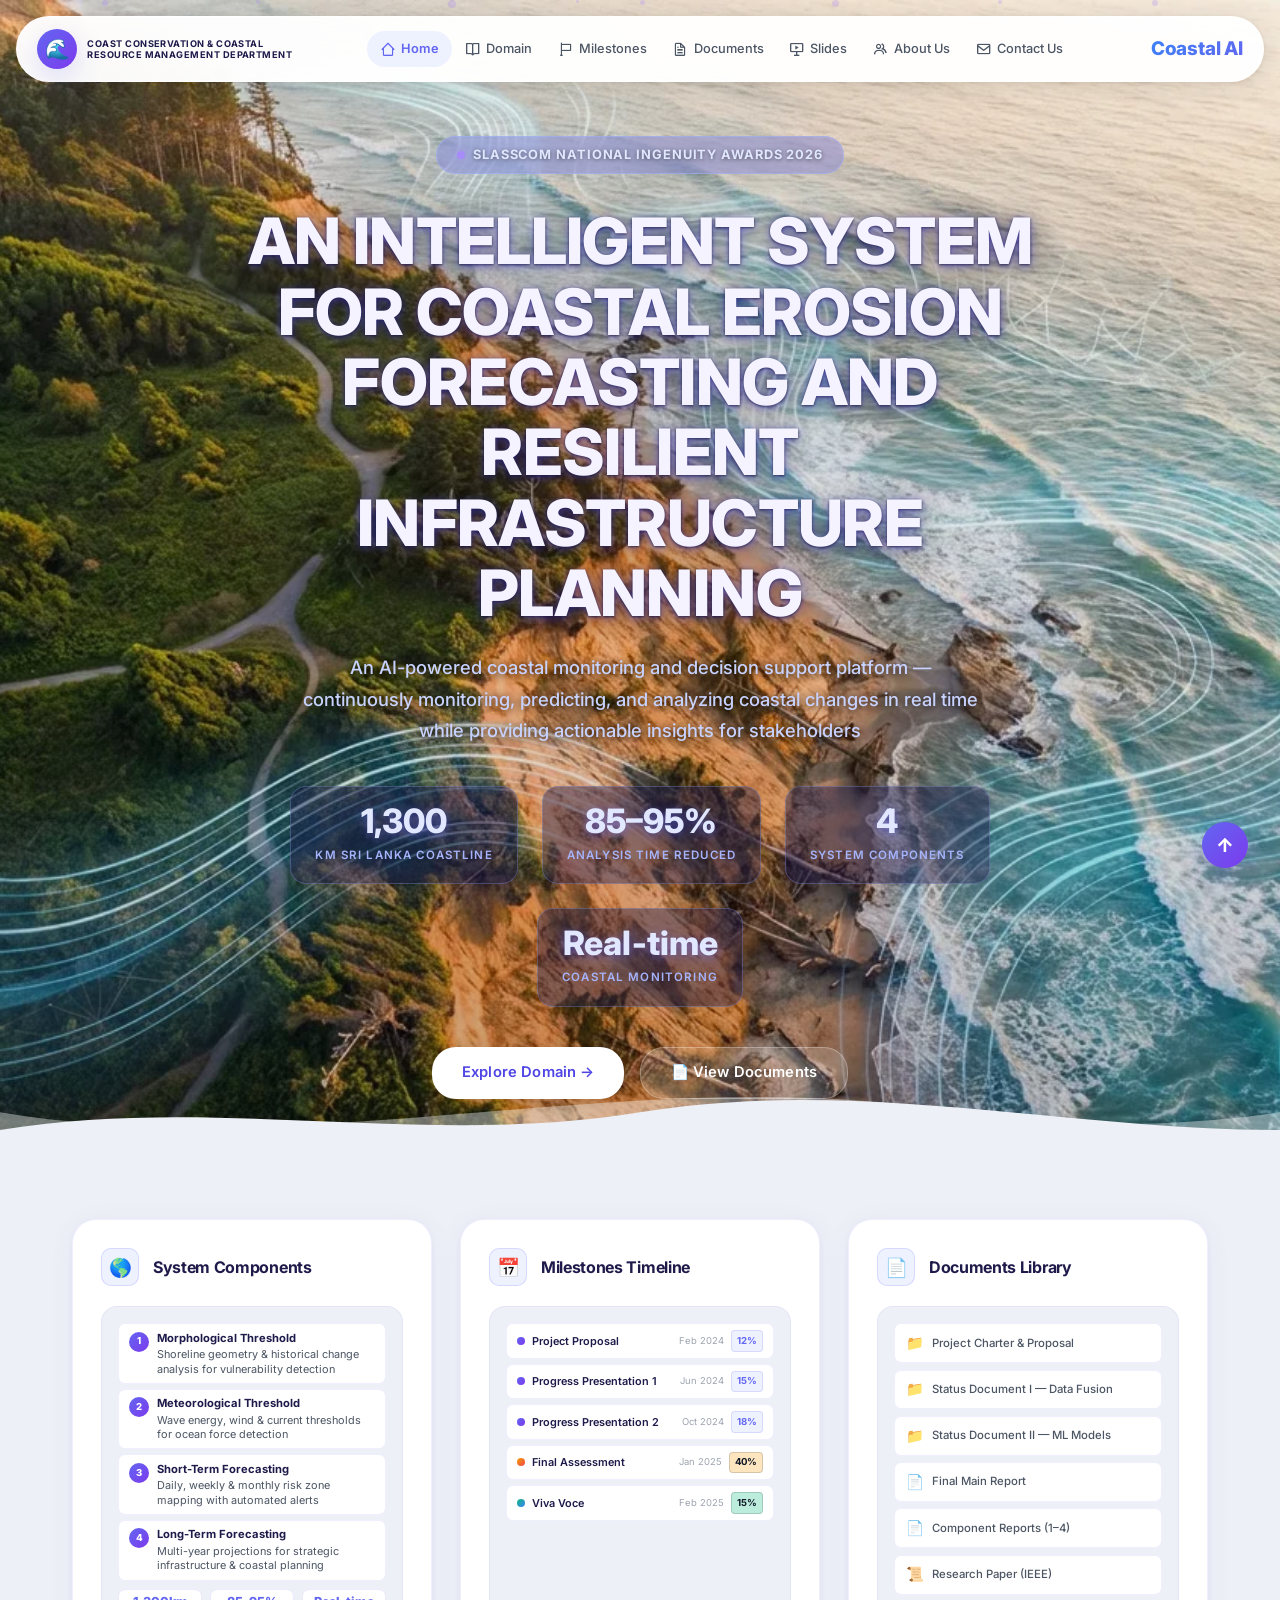
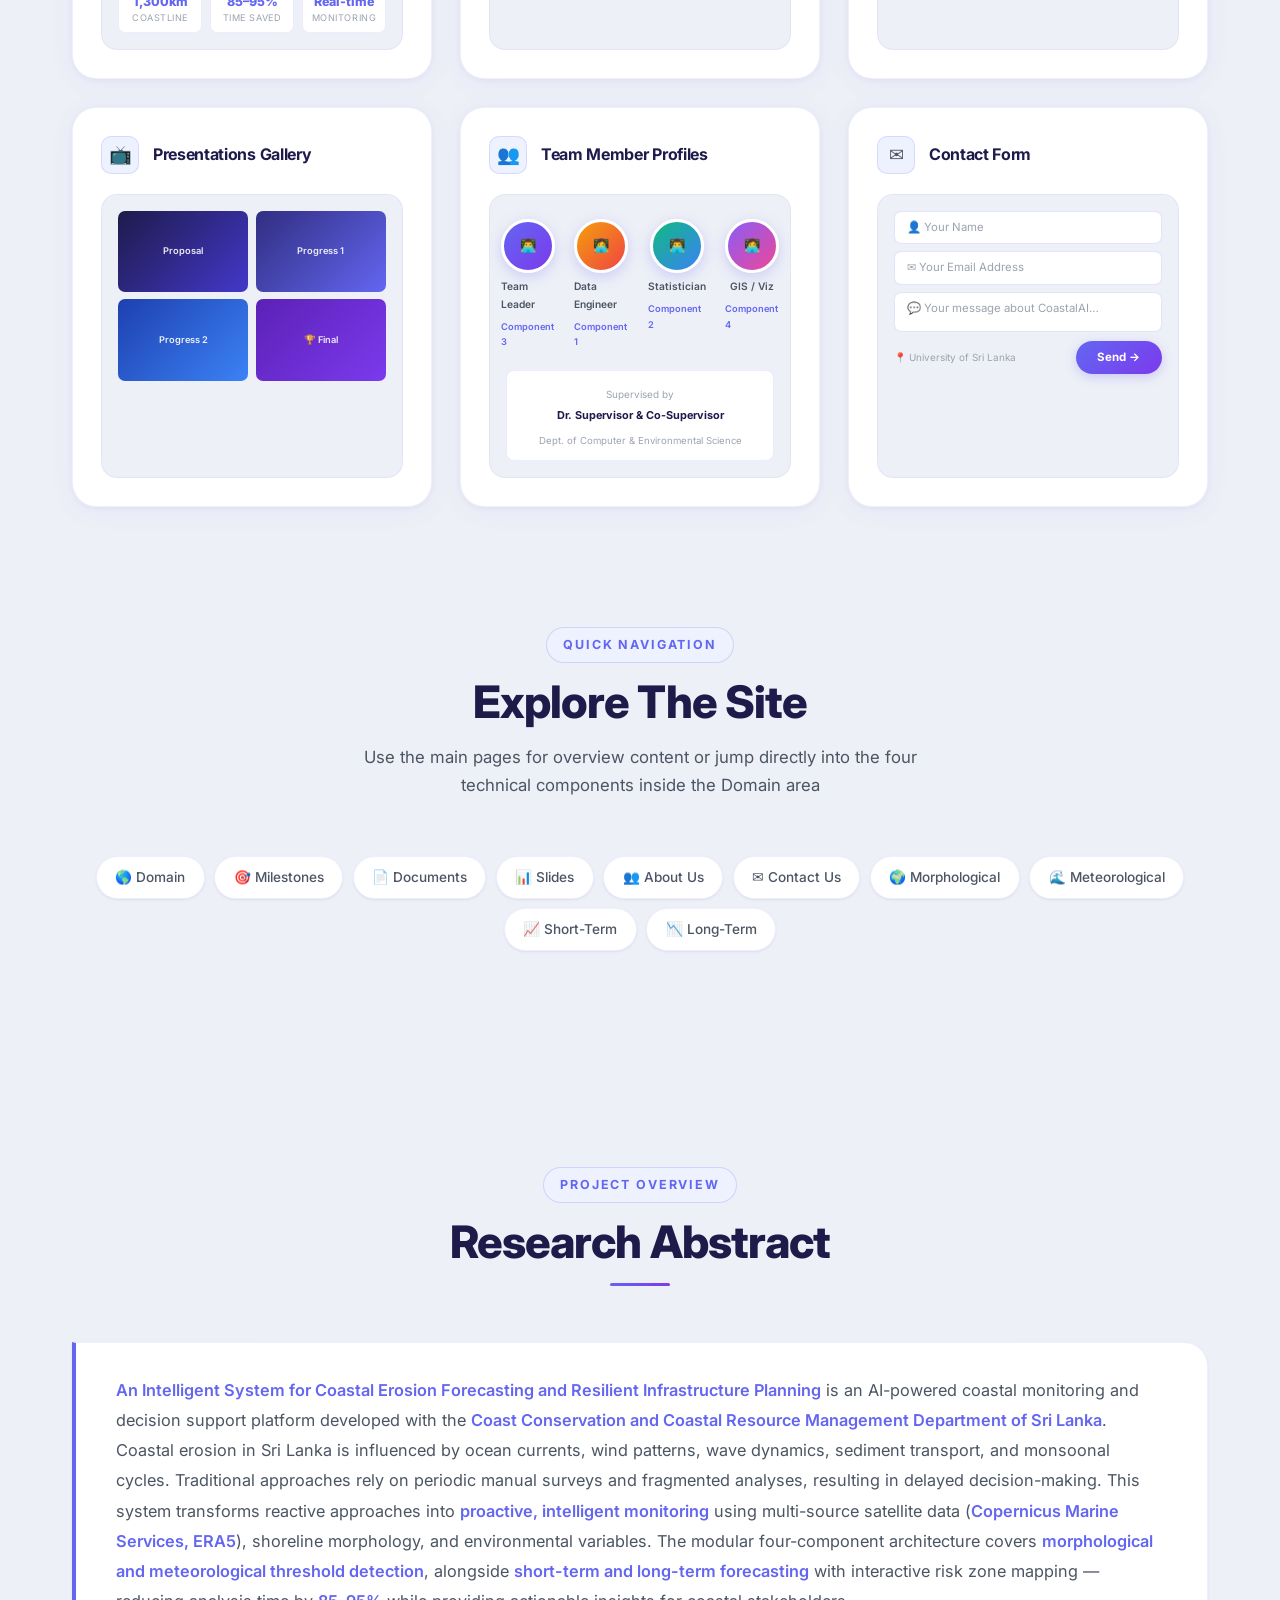
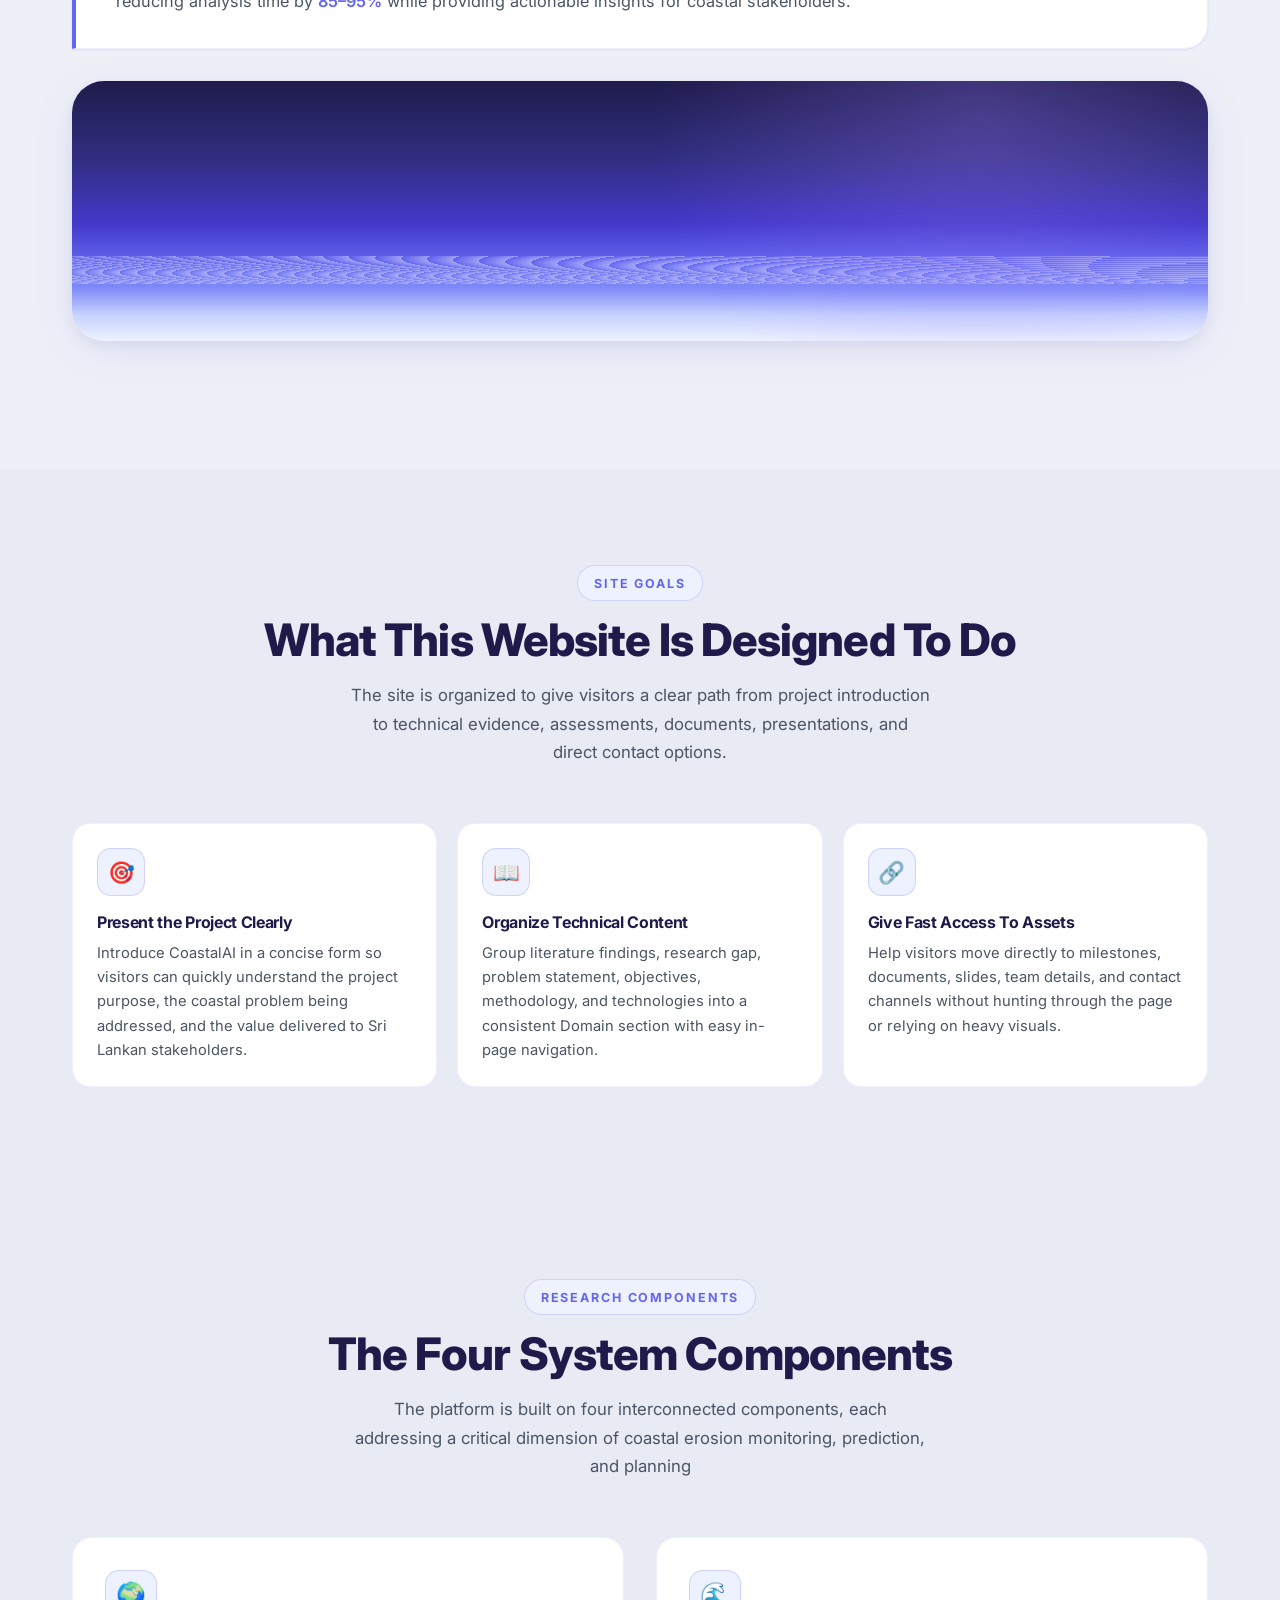
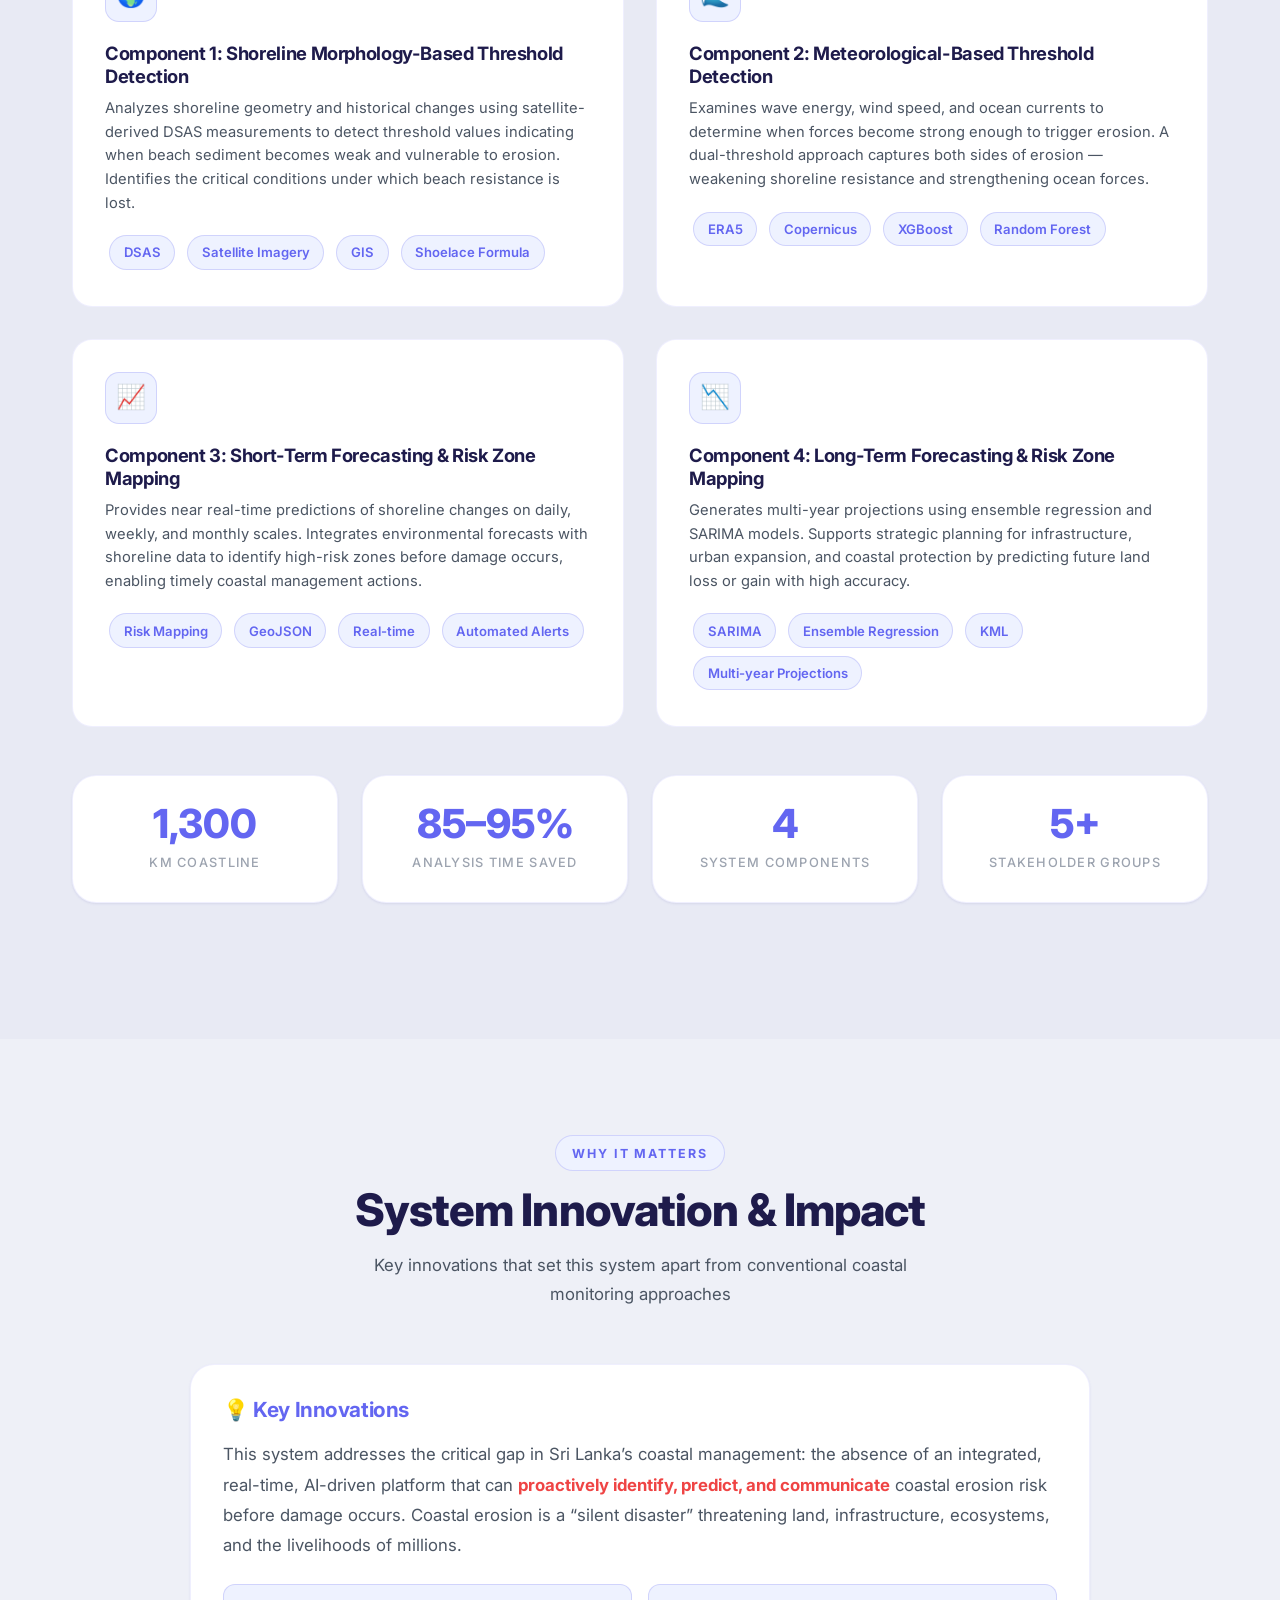
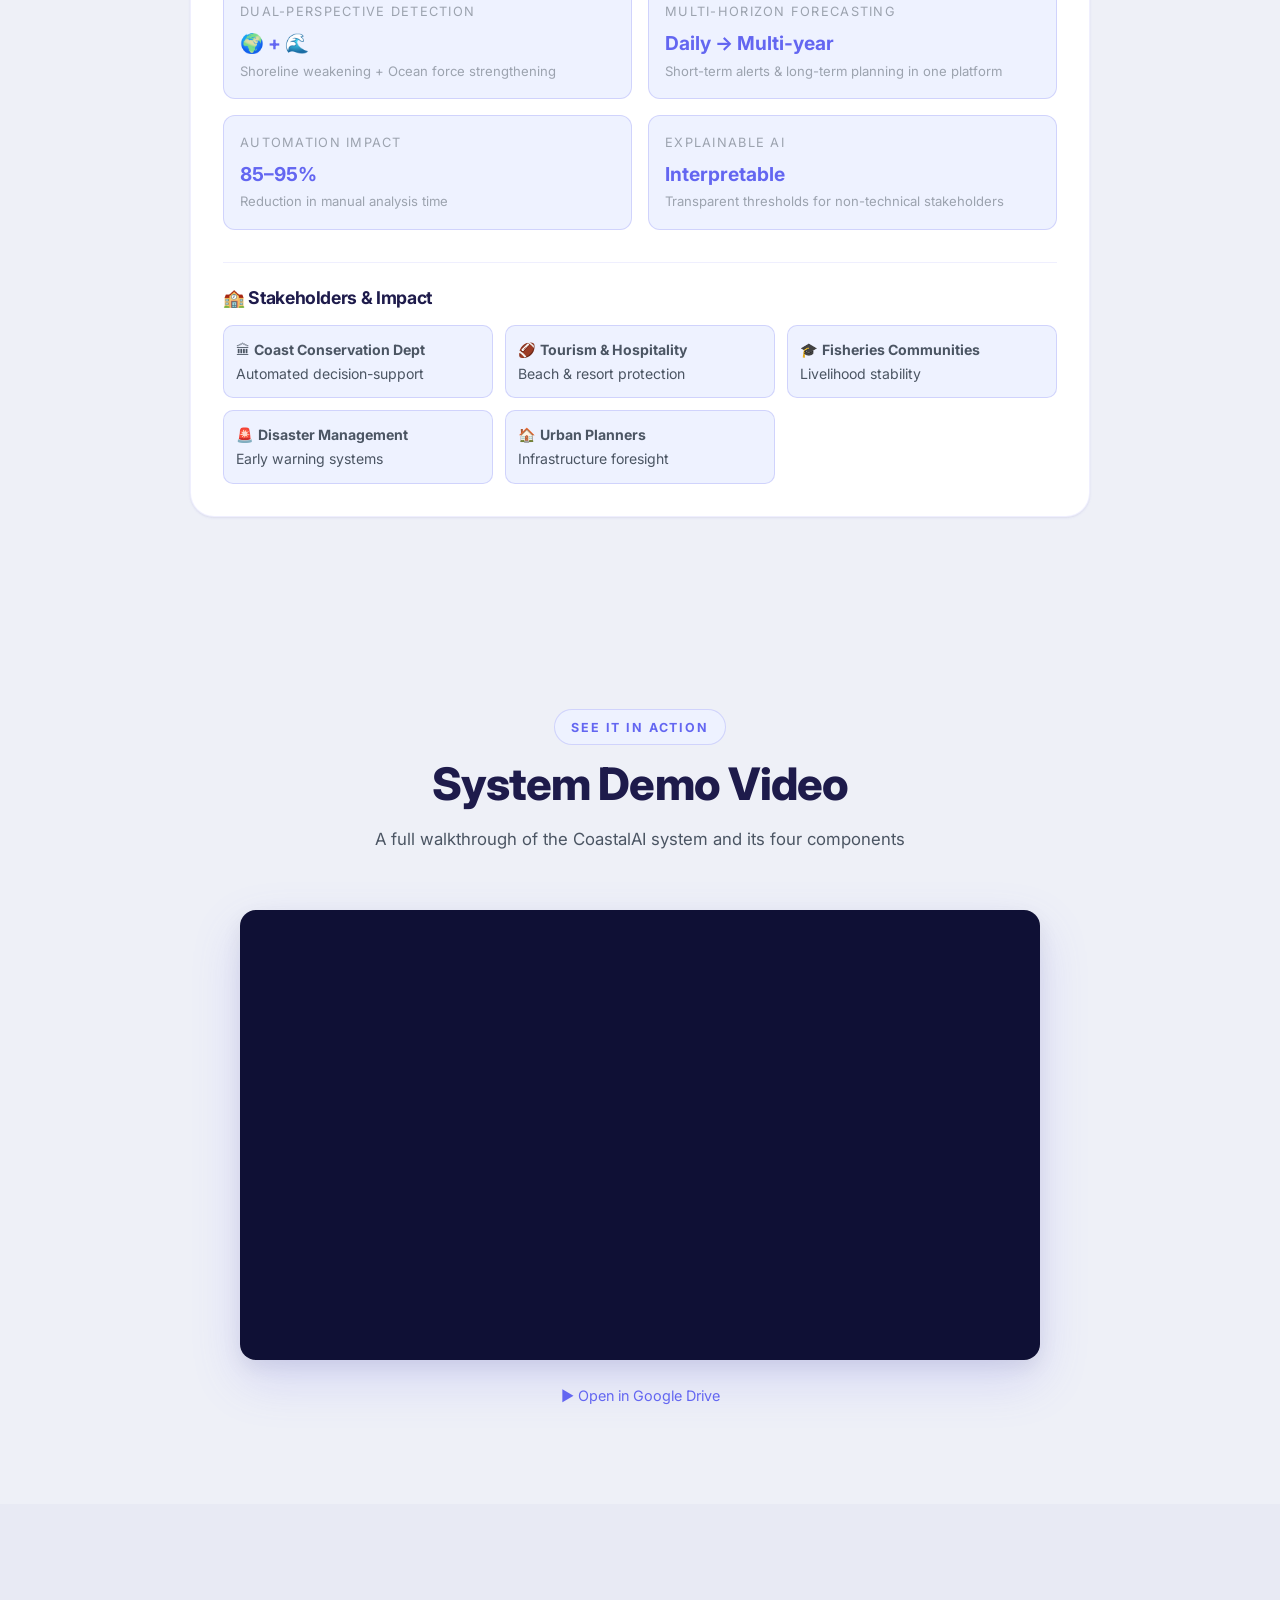
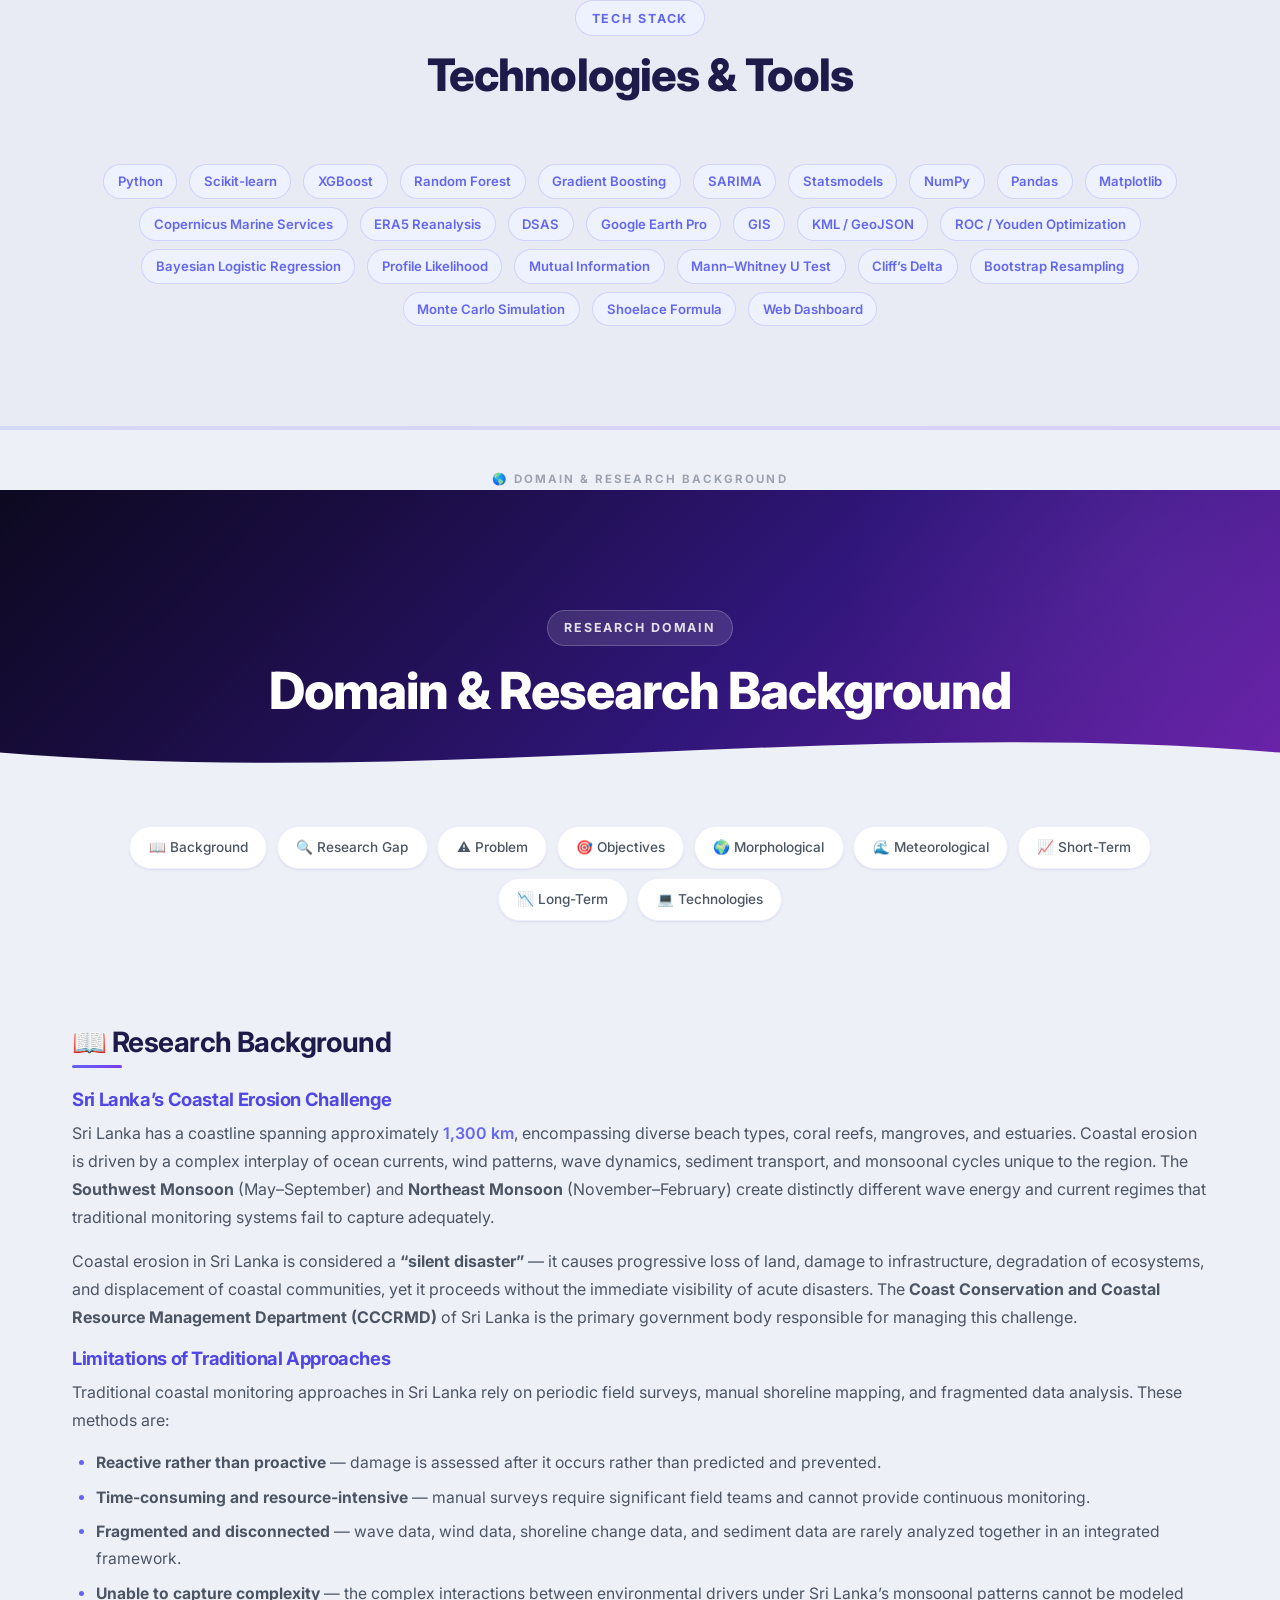
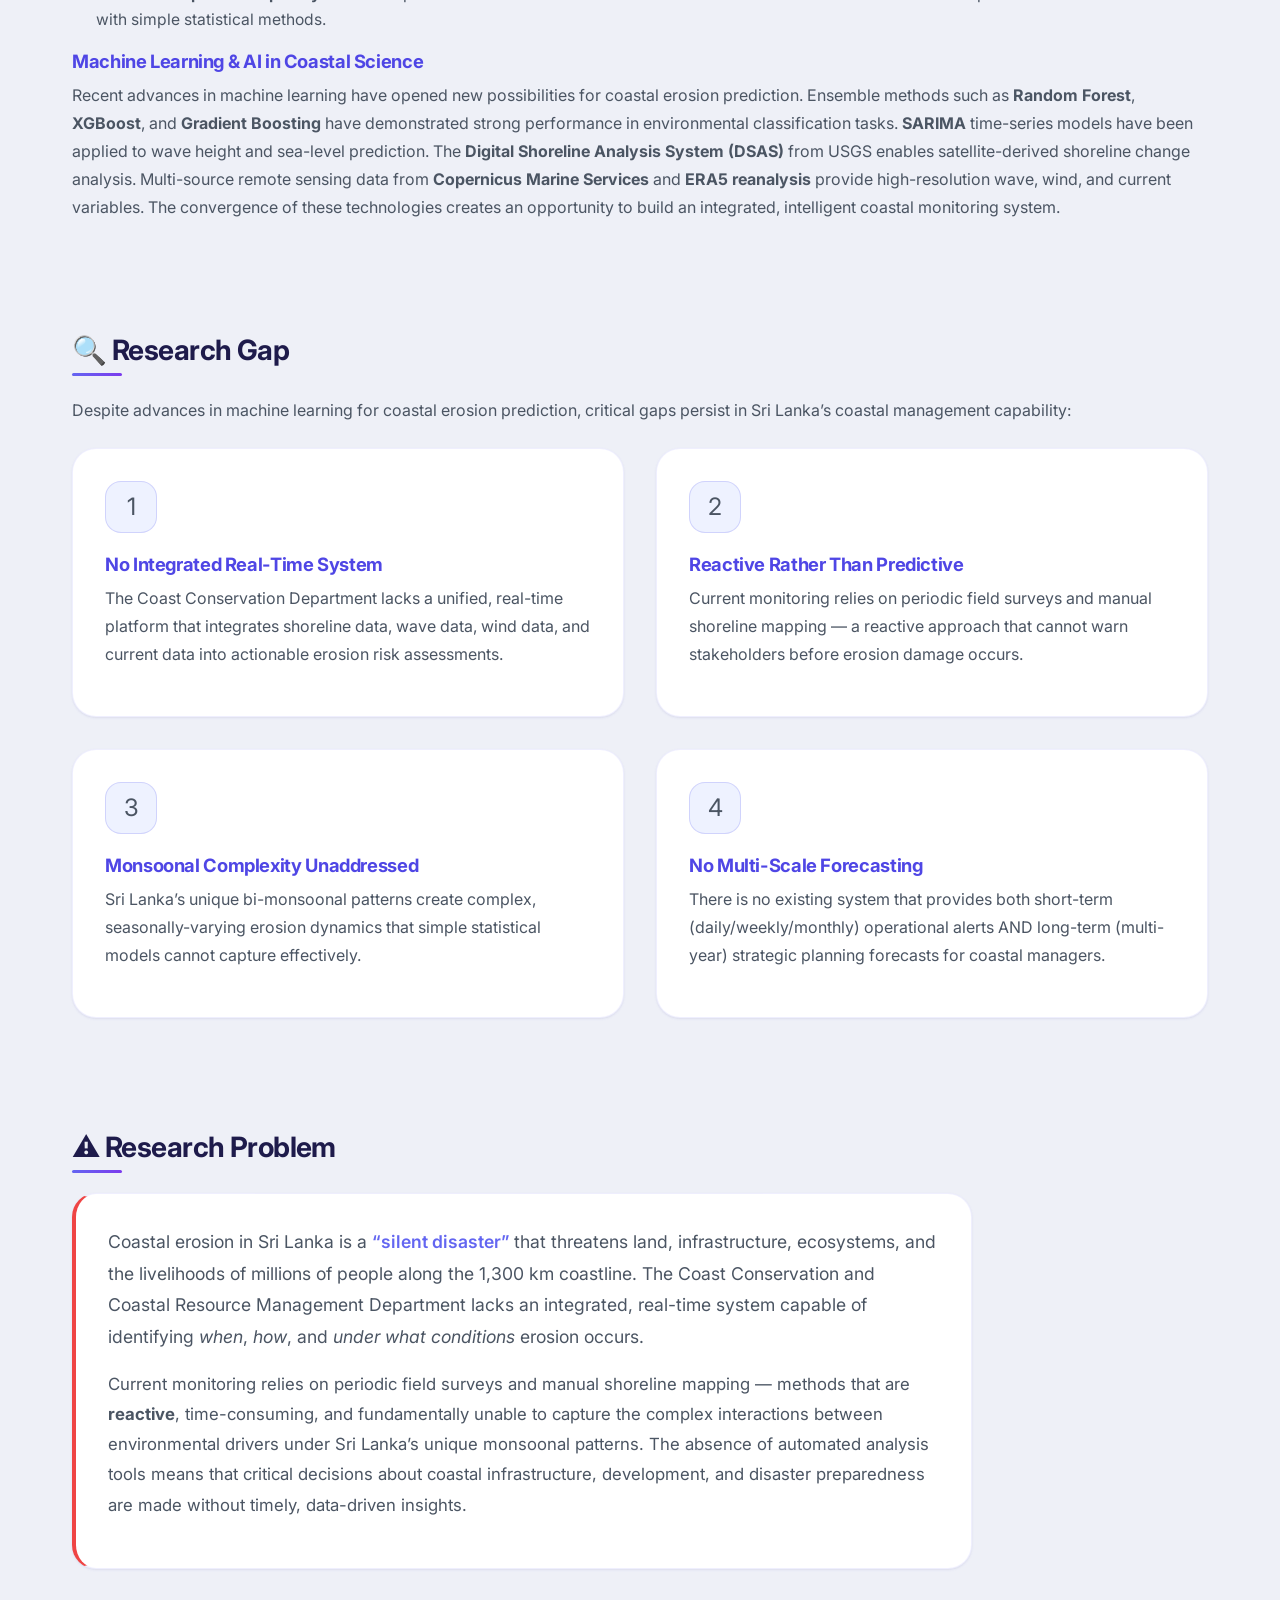
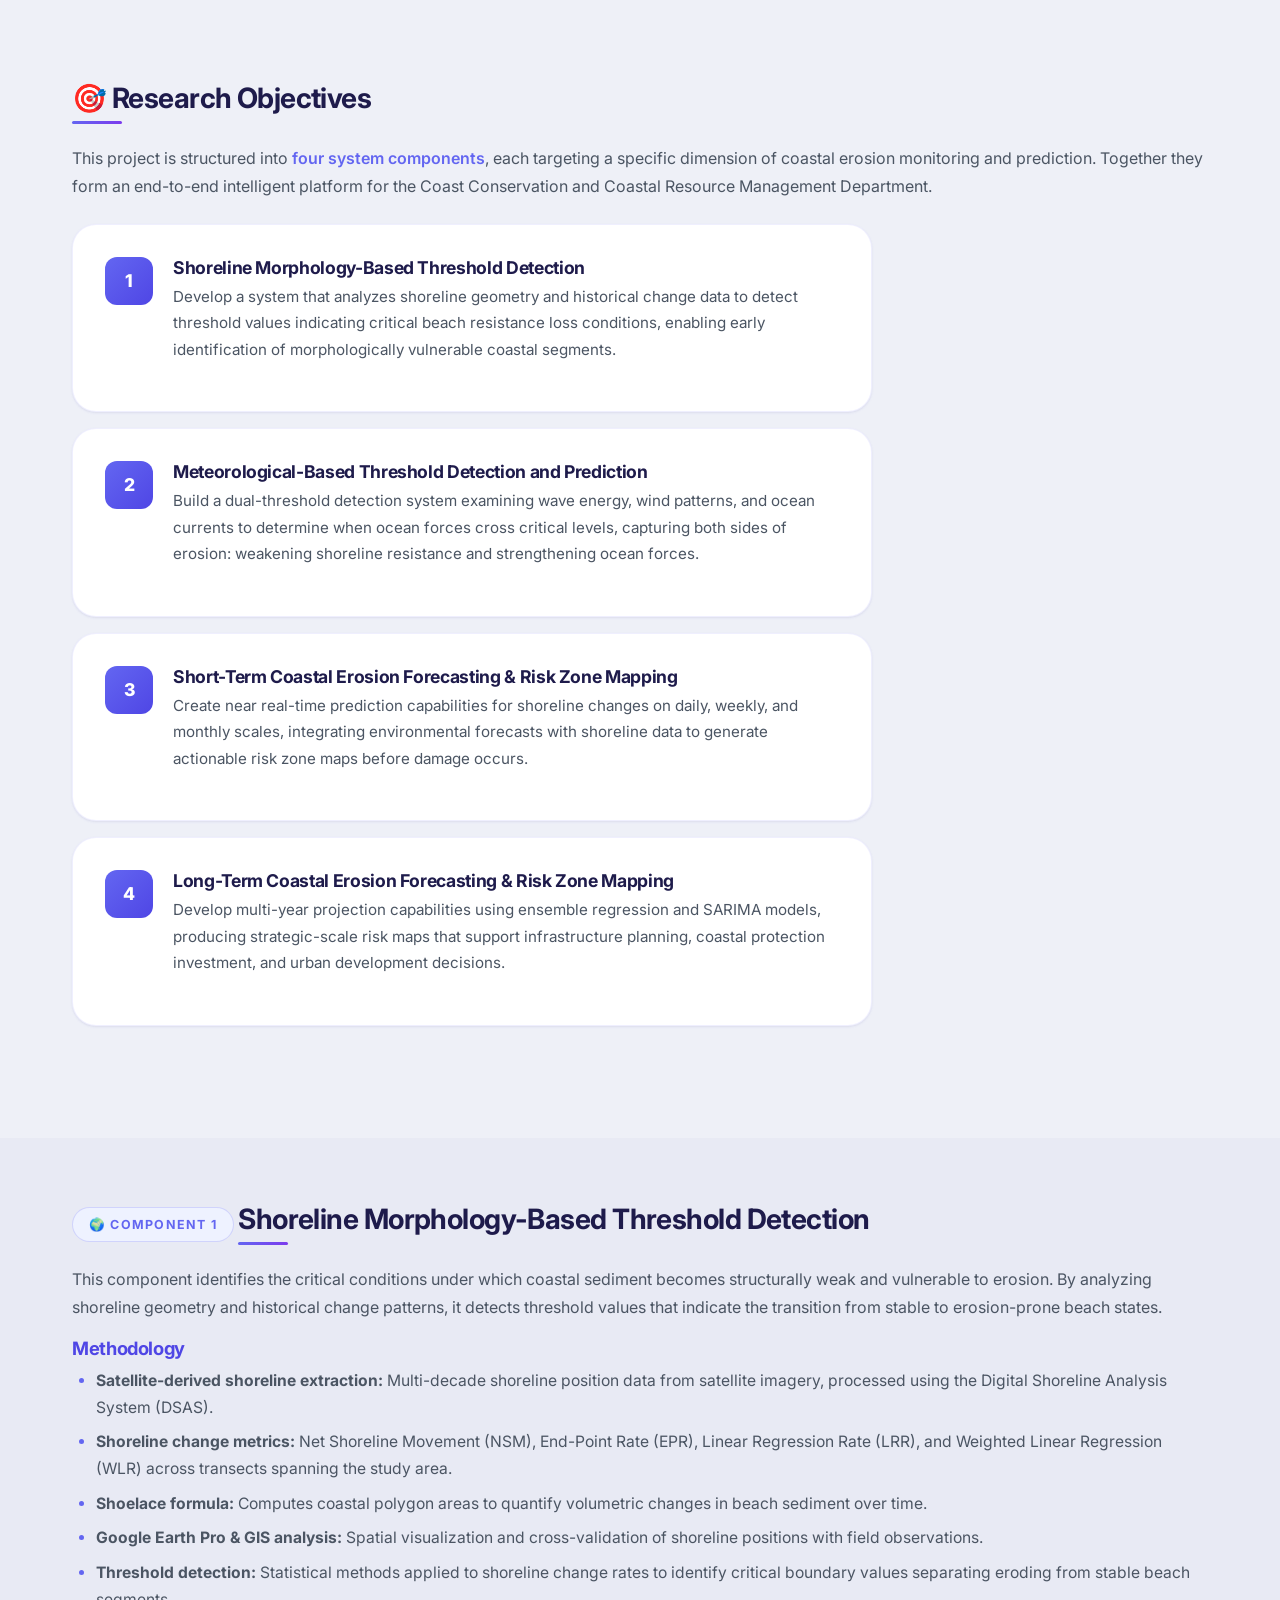
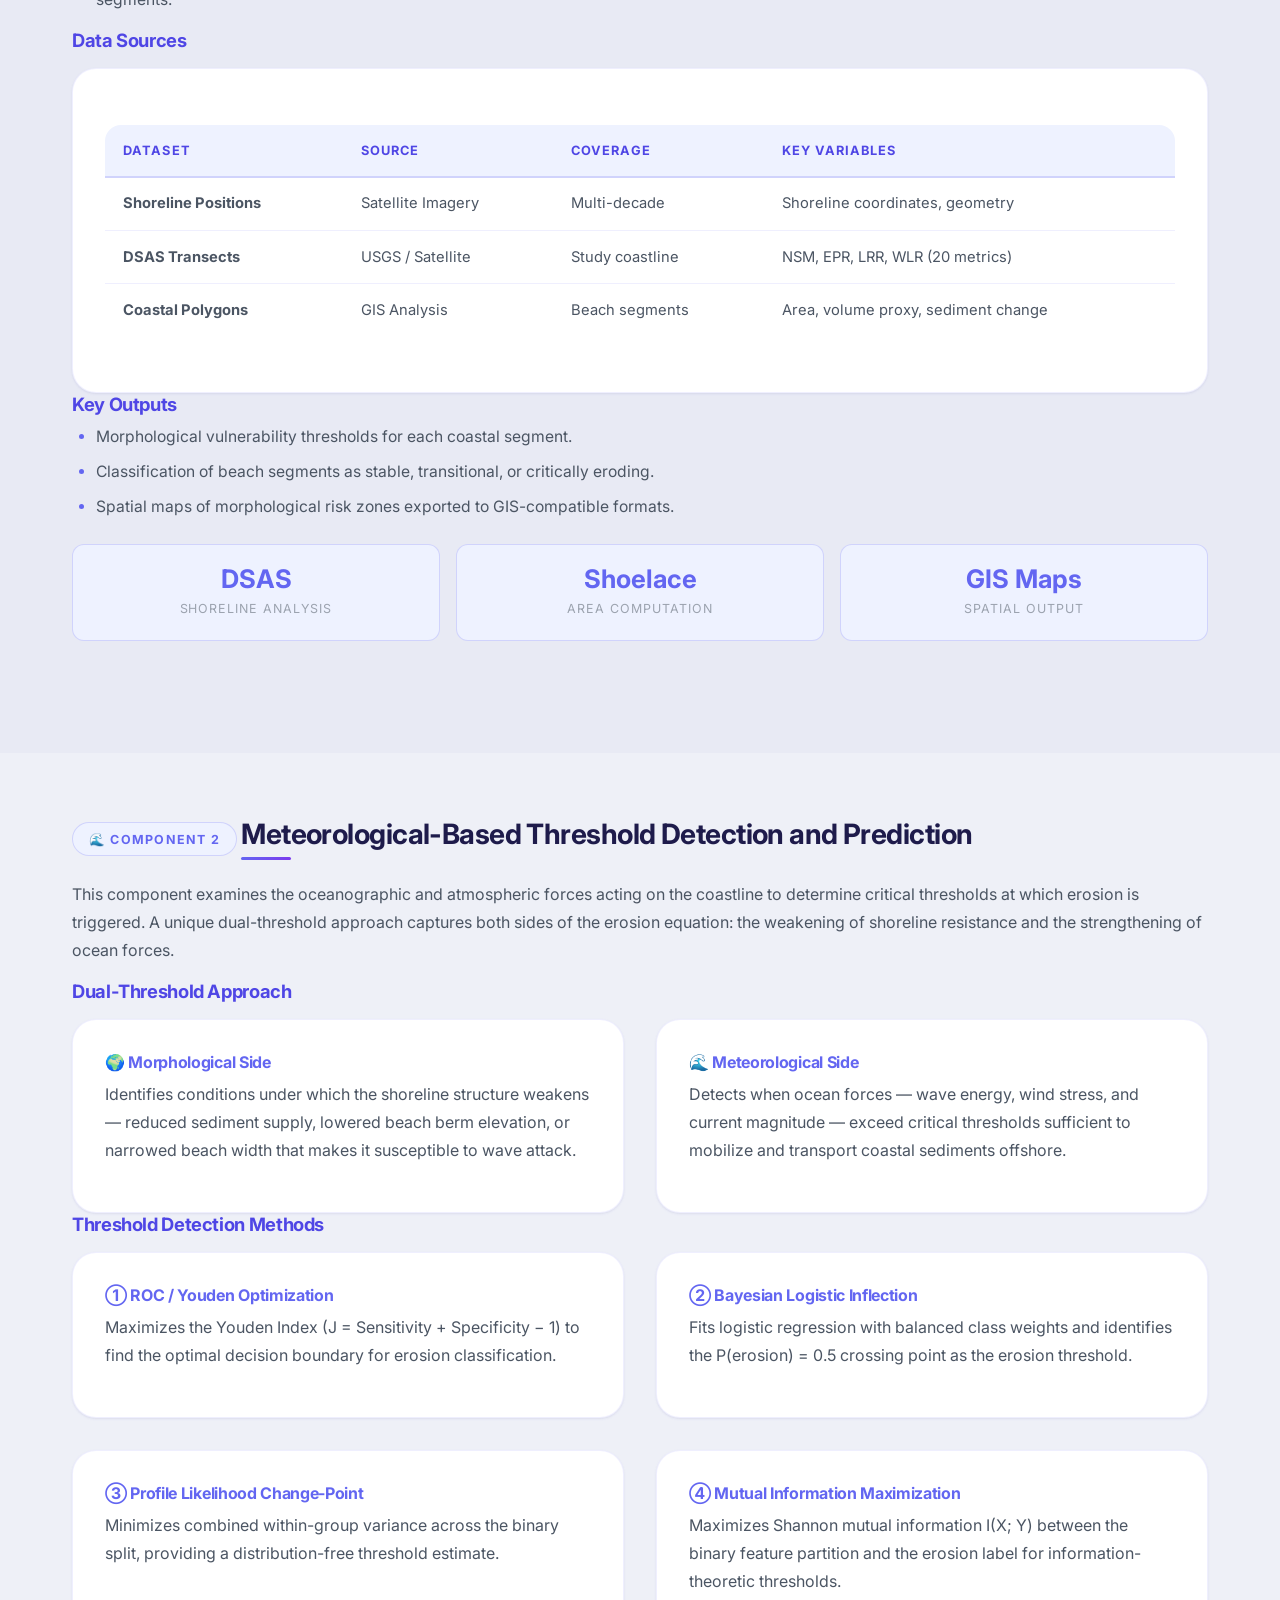
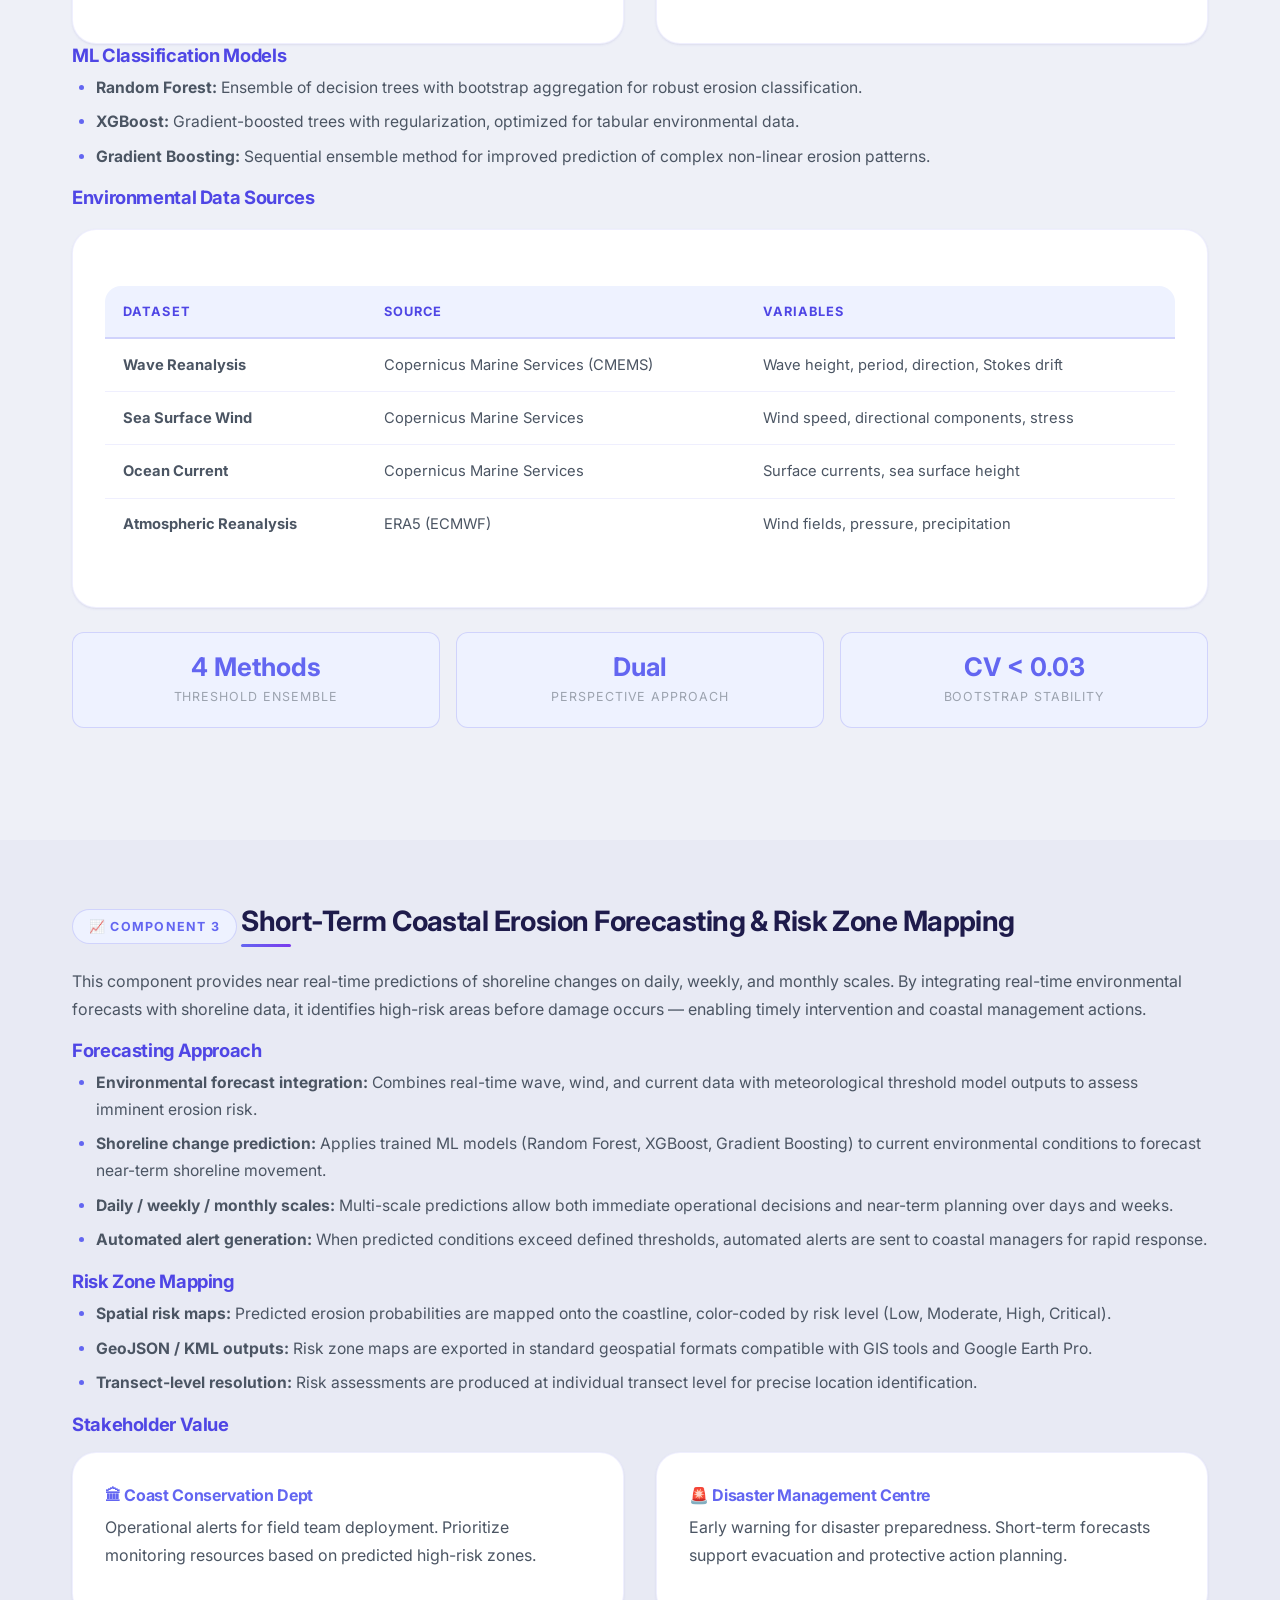
==== home.html @ 6106e82f "final" ====
﻿<!DOCTYPE html>
<html lang="en">
<head>
  <meta charset="UTF-8">
  <meta name="viewport" content="width=device-width, initial-scale=1.0">
  <title>CoastalAI &ndash; Intelligent System for Coastal Erosion Forecasting &amp; Resilient Infrastructure Planning</title>
  <meta name="description" content="An AI-powered coastal monitoring and decision support platform developed with the Coast Conservation &amp; Coastal Resource Management Department of Sri Lanka. Continuously monitoring, predicting, and analyzing coastal changes with actionable insights.">
  <link rel="preload" as="image" href="images/hero-bg.webp" type="image/webp">
  <link rel="stylesheet" href="css/style.css">
  <link rel="stylesheet" href="https://unpkg.com/boxicons@2.1.4/css/boxicons.min.css">
  <style>
    /* ===== PAGE SECTION DIVIDERS ===== */
    .page-section-divider {
      width: 100%;
      height: 4px;
      background: var(--gradient-teal);
      opacity: 0.18;
    }

    /* ===== FEATURE CARDS (Home) ===== */
    .feature-highlight {
      display: grid;
      grid-template-columns: repeat(2, 1fr);
      gap: 2rem;
      margin: 3rem 0;
    }
    @media (max-width: 768px) { .feature-highlight { grid-template-columns: 1fr; } }
    .feature-card {
      position: relative;
      padding: 2rem;
      border-radius: 20px;
      background: var(--surface-white);
      border: 1px solid var(--border-light);
      overflow: hidden;
      transition: var(--ease-smooth);
    }
    .feature-card::before {
      content: '';
      position: absolute;
      top: 0; left: 0; right: 0;
      height: 3px;
      background: var(--gradient-teal);
      opacity: 0;
      transition: opacity 0.4s ease;
    }
    .feature-card:hover::before { opacity: 1; }
    .feature-card:hover { transform: translateY(-6px); box-shadow: var(--shadow-card-hover); }
    .feature-card .fc-icon {
      width: 52px; height: 52px;
      background: var(--teal-50);
      border: 1px solid var(--border-teal);
      border-radius: 14px;
      display: flex; align-items: center; justify-content: center;
      font-size: 1.5rem;
      margin-bottom: 1.25rem;
    }
    .feature-card h3 {
      font-family: var(--font-body);
      font-size: 1.15rem;
      font-weight: 700;
      color: var(--text-heading);
      margin-bottom: 0.6rem;
    }
    .feature-card p { font-size: 0.92rem; color: var(--text-body); line-height: 1.6; }

    .discovery-card { max-width: 900px; margin: 0 auto; }
    .discovery-card h3 { color: var(--teal); margin-bottom: 1rem; font-size: 1.3rem; }
    .stat-grid { display: grid; grid-template-columns: repeat(2, 1fr); gap: 1rem; margin-top: 1.5rem; }
    .stat-item { padding: 1rem; background: var(--teal-50); border: 1px solid var(--border-teal); border-radius: 12px; }
    .stat-item .stat-name { font-size: 0.8rem; color: var(--text-muted); text-transform: uppercase; letter-spacing: 0.1em; margin-bottom: 0.25rem; }
    .stat-item .stat-val { font-size: 1.2rem; font-weight: 700; color: var(--teal); }
    .stat-item .stat-p { font-size: 0.82rem; color: var(--text-muted); }
    @media (max-width: 768px) { .stat-grid { grid-template-columns: 1fr; } }

    .goal-grid {
      display: grid;
      grid-template-columns: repeat(3, minmax(0, 1fr));
      gap: 1.25rem;
      margin-top: 2rem;
    }
    .goal-card {
      padding: 1.5rem;
      border-radius: 18px;
      background: var(--surface-white);
      border: 1px solid var(--border-light);
      box-shadow: var(--shadow-card);
    }
    .goal-card h3 {
      font-size: 1rem;
      color: var(--text-heading);
      margin-bottom: 0.55rem;
    }
    .goal-card p {
      font-size: 0.92rem;
      line-height: 1.65;
      color: var(--text-body);
    }
    .goal-card .goal-icon {
      width: 48px;
      height: 48px;
      display: inline-flex;
      align-items: center;
      justify-content: center;
      border-radius: 14px;
      margin-bottom: 1rem;
      background: var(--teal-50);
      border: 1px solid var(--border-teal);
      font-size: 1.35rem;
    }
    .email-template {
      margin-top: 1.5rem;
      padding: 1rem 1.1rem;
      border-radius: 14px;
      background: rgba(13, 148, 136, 0.06);
      border: 1px solid rgba(13, 148, 136, 0.14);
    }
    .email-template h4 {
      font-size: 0.95rem;
      color: var(--text-heading);
      margin-bottom: 0.55rem;
    }
    .email-template p {
      font-size: 0.88rem;
      color: var(--text-body);
      margin-bottom: 0.4rem;
    }
    .email-template code {
      display: block;
      white-space: pre-line;
      font-family: var(--font-body);
      font-size: 0.86rem;
      line-height: 1.7;
      color: var(--text-muted);
    }
    @media (max-width: 900px) { .goal-grid { grid-template-columns: 1fr; } }

    /* ===== DOMAIN PAGE ===== */
    .component-badge {
      display: inline-flex;
      align-items: center;
      gap: 0.4rem;
      padding: 0.35rem 1rem;
      background: var(--teal-50);
      border: 1px solid var(--border-teal);
      border-radius: 50px;
      font-size: 0.78rem;
      font-weight: 700;
      color: var(--teal);
      text-transform: uppercase;
      letter-spacing: 0.1em;
      margin-bottom: 0.75rem;
    }
    .result-highlight {
      display: grid;
      grid-template-columns: repeat(3, 1fr);
      gap: 1rem;
      margin: 1.5rem 0;
    }
    .result-highlight .rh-item {
      text-align: center;
      padding: 1.25rem 0.75rem;
      background: var(--teal-50);
      border: 1px solid var(--border-teal);
      border-radius: var(--radius-md);
    }
    .rh-item .rh-val { font-family: var(--font-heading); font-size: 1.6rem; font-weight: 700; color: var(--teal); line-height: 1.1; }
    .rh-item .rh-label { font-size: 0.78rem; color: var(--text-muted); text-transform: uppercase; letter-spacing: 0.08em; margin-top: 0.3rem; }
    @media (max-width: 768px) { .result-highlight { grid-template-columns: 1fr; } }

    /* ===== CONTACT MAP PLACEHOLDER ===== */
    .map-placeholder {
      width: 100%;
      height: 200px;
      background: linear-gradient(135deg, rgba(13,148,136,0.06), rgba(12,106,154,0.06));
      border: 1px solid var(--border-light);
      border-radius: 14px;
      display: flex;
      align-items: center;
      justify-content: center;
      color: var(--text-muted);
      font-size: 0.9rem;
      margin-top: 1.5rem;
    }

    /* ===== STICKY NAV HIGHLIGHT ===== */
    .nav-links a.active-section { color: var(--teal); background: var(--teal-50); }
    .nav-links a.active-section::after { width: 50%; }

    /* ===== SECTION ANCHOR LABELS ===== */
    .page-anchor-label {
      display: block;
      text-align: center;
      padding: 2.5rem 0 0;
      font-size: 0.72rem;
      font-weight: 700;
      color: var(--text-muted);
      text-transform: uppercase;
      letter-spacing: 0.18em;
    }
  </style>
</head>
<body>

  <!-- ================================================================
       NAVIGATION
       ================================================================ -->
  <nav class="navbar" id="navbar">
    <div class="container">
      <!-- Left: Logo + Dept Name -->
      <a href="#home" class="nav-brand">
        <div class="brand-icon">&#x1F30A;</div>
        <div class="brand-dept">
          <span>Coast Conservation &amp; Coastal</span>
          <span>Resource Management Department</span>
        </div>
      </a>

      <button class="nav-toggle" id="navToggle" aria-label="Toggle navigation">
        <span></span><span></span><span></span>
      </button>

      <!-- Center: Nav Links with icons -->
      <ul class="nav-links" id="navLinks">
        <li><a href="#home" data-section="home"><i class='bx bx-home-alt-2'></i>Home</a></li>
        <li><a href="#domain" data-section="domain"><i class='bx bx-book-open'></i>Domain</a></li>
        <li><a href="#milestones" data-section="milestones"><i class='bx bx-flag'></i>Milestones</a></li>
        <li><a href="#documents" data-section="documents"><i class='bx bx-file'></i>Documents</a></li>
        <li><a href="#slides" data-section="slides"><i class='bx bx-slideshow'></i>Slides</a></li>
        <li><a href="#about" data-section="about"><i class='bx bx-group'></i>About Us</a></li>
        <li><a href="#contact" data-section="contact"><i class='bx bx-envelope'></i>Contact Us</a></li>
      </ul>

      <!-- Right: Brand name -->
      <a href="#home" class="nav-coastal-brand">Coastal AI</a>
    </div>
  </nav>

  <!-- ================================================================
       HOME PAGE
       ================================================================ -->
  <section id="home">

    <!-- HERO -->
    <section class="hero" id="hero-top">
      <div class="floating-particles">
        <div class="particle"></div><div class="particle"></div><div class="particle"></div>
        <div class="particle"></div><div class="particle"></div><div class="particle"></div>
        <div class="particle"></div><div class="particle"></div>
      </div>
      <div class="hero-content">
        <div class="hero-badge">
          <span class="pulse-dot"></span>
          SLASSCOM National Ingenuity Awards 2026
        </div>
        <h1>An Intelligent System for Coastal Erosion Forecasting and Resilient Infrastructure Planning</h1>
        <p class="hero-subtitle">
          An AI-powered coastal monitoring and decision support platform &mdash; continuously monitoring, predicting, and analyzing coastal changes in real time while providing actionable insights for stakeholders
        </p>
        <div class="hero-stats">
          <div class="hero-stat">
            <span class="stat-number">1,300</span>
            <span class="stat-label">km Sri Lanka Coastline</span>
          </div>
          <div class="hero-stat">
            <span class="stat-number">85&ndash;95%</span>
            <span class="stat-label">Analysis Time Reduced</span>
          </div>
          <div class="hero-stat">
            <span class="stat-number">4</span>
            <span class="stat-label">System Components</span>
          </div>
          <div class="hero-stat">
            <span class="stat-number">Real&#8209;time</span>
            <span class="stat-label">Coastal Monitoring</span>
          </div>
        </div>
        <div class="hero-cta">
          <a href="#domain" class="btn btn-primary">Explore Domain &#8594;</a>
          <a href="#documents" class="btn btn-secondary">&#128196; View Documents</a>
        </div>
      </div>
      <div class="hero-wave">
        <svg viewBox="0 0 1440 120" preserveAspectRatio="none">
          <path d="M0,60 C360,120 720,0 1080,60 C1260,90 1440,60 1440,60 L1440,120 L0,120 Z" fill="rgba(248,250,251,0.4)"/>
          <path d="M0,80 C240,40 480,100 720,60 C960,20 1200,80 1440,80 L1440,120 L0,120 Z" fill="#eef0f7"/>
        </svg>
      </div>
    </section>

    <!-- OVERVIEW DASHBOARD CARDS -->
    <section class="overview-section">
      <div class="container">
        <div class="overview-grid">

          <!-- System Components -->
          <a href="#domain" class="overview-card">
            <div class="ov-header">
              <div class="ov-icon">&#127758;</div>
              <h3>System Components</h3>
            </div>
            <div class="ov-preview">
              <div class="ovc-list">
                <div class="ovc-item">
                  <div class="ovc-num">1</div>
                  <div class="ovc-text"><strong>Morphological Threshold</strong>Shoreline geometry &amp; historical change analysis for vulnerability detection</div>
                </div>
                <div class="ovc-item">
                  <div class="ovc-num">2</div>
                  <div class="ovc-text"><strong>Meteorological Threshold</strong>Wave energy, wind &amp; current thresholds for ocean force detection</div>
                </div>
                <div class="ovc-item">
                  <div class="ovc-num">3</div>
                  <div class="ovc-text"><strong>Short-Term Forecasting</strong>Daily, weekly &amp; monthly risk zone mapping with automated alerts</div>
                </div>
                <div class="ovc-item">
                  <div class="ovc-num">4</div>
                  <div class="ovc-text"><strong>Long-Term Forecasting</strong>Multi-year projections for strategic infrastructure &amp; coastal planning</div>
                </div>
              </div>
              <div class="ovc-stat-row">
                <div class="ovc-stat"><span class="csv">1,300km</span><span class="csl">Coastline</span></div>
                <div class="ovc-stat"><span class="csv">85&ndash;95%</span><span class="csl">Time Saved</span></div>
                <div class="ovc-stat"><span class="csv">Real-time</span><span class="csl">Monitoring</span></div>
              </div>
            </div>
          </a>

          <!-- Milestones Timeline -->
          <a href="#milestones" class="overview-card">
            <div class="ov-header">
              <div class="ov-icon">&#128197;</div>
              <h3>Milestones Timeline</h3>
            </div>
            <div class="ov-preview">
              <div class="ovm-list">
                <div class="ovm-item">
                  <div class="ovm-dot"></div>
                  <div class="ovm-name">Project Proposal</div>
                  <div class="ovm-date">Feb 2024</div>
                  <div class="ovm-pct">12%</div>
                </div>
                <div class="ovm-item">
                  <div class="ovm-dot"></div>
                  <div class="ovm-name">Progress Presentation 1</div>
                  <div class="ovm-date">Jun 2024</div>
                  <div class="ovm-pct">15%</div>
                </div>
                <div class="ovm-item">
                  <div class="ovm-dot"></div>
                  <div class="ovm-name">Progress Presentation 2</div>
                  <div class="ovm-date">Oct 2024</div>
                  <div class="ovm-pct">18%</div>
                </div>
                <div class="ovm-item">
                  <div class="ovm-dot" style="background:linear-gradient(135deg,#f59e0b,#ef4444);"></div>
                  <div class="ovm-name">Final Assessment</div>
                  <div class="ovm-date">Jan 2025</div>
                  <div class="ovm-pct" style="color:#111827;border-color:rgba(17,24,39,0.16);background:rgba(245,158,11,0.26);">40%</div>
                </div>
                <div class="ovm-item">
                  <div class="ovm-dot" style="background:linear-gradient(135deg,#10b981,#3b82f6);"></div>
                  <div class="ovm-name">Viva Voce</div>
                  <div class="ovm-date">Feb 2025</div>
                  <div class="ovm-pct" style="color:#111827;border-color:rgba(17,24,39,0.16);background:rgba(16,185,129,0.28);">15%</div>
                </div>
              </div>
            </div>
          </a>

          <!-- Documents Library -->
          <a href="#documents" class="overview-card">
            <div class="ov-header">
              <div class="ov-icon">&#128196;</div>
              <h3>Documents Library</h3>
            </div>
            <div class="ov-preview">
              <div class="ov-docs">
                <div class="ovd-item"><span class="ovd-icon">&#128193;</span>Project Charter &amp; Proposal</div>
                <div class="ovd-item"><span class="ovd-icon">&#128193;</span>Status Document I &mdash; Data Fusion</div>
                <div class="ovd-item"><span class="ovd-icon">&#128193;</span>Status Document II &mdash; ML Models</div>
                <div class="ovd-item"><span class="ovd-icon">&#128196;</span>Final Main Report</div>
                <div class="ovd-item"><span class="ovd-icon">&#128196;</span>Component Reports (1&ndash;4)</div>
                <div class="ovd-item"><span class="ovd-icon">&#128220;</span>Research Paper (IEEE)</div>
              </div>
            </div>
          </a>

          <!-- Presentations Gallery -->
          <a href="#slides" class="overview-card">
            <div class="ov-header">
              <div class="ov-icon">&#128250;</div>
              <h3>Presentations Gallery</h3>
            </div>
            <div class="ov-preview">
              <div class="ov-slides">
                <div class="ovs-row">
                  <div class="ovs-thumb">
                    <div class="ovs-inner" style="background:linear-gradient(135deg,#1e1b4b,#4338ca)">Proposal</div>
                    <span class="ovs-label">Proposal Presentation</span>
                    <span class="ovs-date">Feb 2024</span>
                  </div>
                  <div class="ovs-thumb">
                    <div class="ovs-inner" style="background:linear-gradient(135deg,#312e81,#6366f1)">Progress 1</div>
                    <span class="ovs-label">Progress Presentation 1</span>
                    <span class="ovs-date">Jun 2024</span>
                  </div>
                </div>
                <div class="ovs-row">
                  <div class="ovs-thumb">
                    <div class="ovs-inner" style="background:linear-gradient(135deg,#1e40af,#3b82f6)">Progress 2</div>
                    <span class="ovs-label">Progress Presentation 2</span>
                    <span class="ovs-date">Oct 2024</span>
                  </div>
                  <div class="ovs-thumb">
                    <div class="ovs-inner" style="background:linear-gradient(135deg,#5b21b6,#7c3aed)">&#127942; Final</div>
                    <span class="ovs-label">Final Presentation</span>
                    <span class="ovs-date">Jan 2025</span>
                  </div>
                </div>
              </div>
            </div>
          </a>

          <!-- Team Member Profiles -->
          <a href="#about" class="overview-card">
            <div class="ov-header">
              <div class="ov-icon">&#128101;</div>
              <h3>Team Member Profiles</h3>
            </div>
            <div class="ov-preview">
              <div class="ov-team">
                <div class="ovt-member">
                  <div class="ovt-avatar">&#128104;&#8205;&#128187;</div>
                  <small>Team Leader</small>
                  <small style="color:var(--primary);font-size:0.58rem;">Component 3</small>
                </div>
                <div class="ovt-member">
                  <div class="ovt-avatar ovt-av2">&#128105;&#8205;&#128187;</div>
                  <small>Data Engineer</small>
                  <small style="color:var(--primary);font-size:0.58rem;">Component 1</small>
                </div>
                <div class="ovt-member">
                  <div class="ovt-avatar ovt-av3">&#128104;&#8205;&#128187;</div>
                  <small>Statistician</small>
                  <small style="color:var(--primary);font-size:0.58rem;">Component 2</small>
                </div>
                <div class="ovt-member">
                  <div class="ovt-avatar ovt-av4">&#128105;&#8205;&#128187;</div>
                  <small>GIS / Viz</small>
                  <small style="color:var(--primary);font-size:0.58rem;">Component 4</small>
                </div>
              </div>
              <div style="margin-top:0.75rem;padding:0.5rem 0.65rem;background:white;border:1px solid rgba(99,102,241,0.12);border-radius:8px;text-align:center;">
                <span style="font-size:0.62rem;color:var(--text-muted);">Supervised by</span>
                <span style="font-size:0.68rem;font-weight:700;color:var(--text-heading);display:block;">Dr. Supervisor &amp; Co-Supervisor</span>
                <span style="font-size:0.60rem;color:var(--text-muted);">Dept. of Computer &amp; Environmental Science</span>
              </div>
            </div>
          </a>

          <!-- Contact Form -->
          <a href="#contact" class="overview-card">
            <div class="ov-header">
              <div class="ov-icon">&#9993;</div>
              <h3>Contact Form</h3>
            </div>
            <div class="ov-preview">
              <div class="ov-form">
                <div class="ovf-input">&#128100; Your Name</div>
                <div class="ovf-input">&#9993; Your Email Address</div>
                <div class="ovf-textarea" style="padding-top:0.38rem;">&#128172; Your message about CoastalAI&hellip;</div>
                <div style="display:flex;justify-content:space-between;align-items:center;margin-top:0.15rem;">
                  <span style="font-size:0.62rem;color:var(--text-muted);">&#128205; University of Sri Lanka</span>
                  <div class="ovf-btn">Send &#8594;</div>
                </div>
              </div>
            </div>
          </a>

        </div>
      </div>
    </section>

    <!-- QUICK NAVIGATION -->
    <section class="section" style="padding-top: 2rem;">
      <div class="container">
        <div class="section-header">
          <span class="section-label">Quick Navigation</span>
          <h2 class="section-title">Explore The Site</h2>
          <p class="section-desc">Use the main pages for overview content or jump directly into the four technical components inside the Domain area</p>
        </div>
        <div class="quick-nav">
          <a href="#domain">&#127758; Domain</a>
          <a href="#milestones">&#127919; Milestones</a>
          <a href="#documents">&#128196; Documents</a>
          <a href="#slides">&#128202; Slides</a>
          <a href="#about">&#128101; About Us</a>
          <a href="#contact">&#9993; Contact Us</a>
          <a href="#morphological-threshold">&#127757; Morphological</a>
          <a href="#meteorological-threshold">&#127754; Meteorological</a>
          <a href="#short-term-forecasting">&#128200; Short-Term</a>
          <a href="#long-term-forecasting">&#128201; Long-Term</a>
        </div>
      </div>
    </section>

    <!-- ABSTRACT -->
    <section class="section">
      <div class="container">
        <div class="section-header">
          <span class="section-label">Project Overview</span>
          <h2 class="section-title">Research Abstract</h2>
          <div class="glow-line"></div>
        </div>
        <div class="abstract-box">
          <strong>An Intelligent System for Coastal Erosion Forecasting and Resilient Infrastructure Planning</strong> is an AI-powered coastal monitoring and decision support platform developed with the <strong>Coast Conservation and Coastal Resource Management Department of Sri Lanka</strong>. Coastal erosion in Sri Lanka is influenced by ocean currents, wind patterns, wave dynamics, sediment transport, and monsoonal cycles. Traditional approaches rely on periodic manual surveys and fragmented analyses, resulting in delayed decision-making. This system transforms reactive approaches into <strong>proactive, intelligent monitoring</strong> using multi-source satellite data (<strong>Copernicus Marine Services, ERA5</strong>), shoreline morphology, and environmental variables. The modular four-component architecture covers <strong>morphological and meteorological threshold detection</strong>, alongside <strong>short-term and long-term forecasting</strong> with interactive risk zone mapping &mdash; reducing analysis time by <strong>85&ndash;95%</strong> while providing actionable insights for coastal stakeholders.
        </div>
        <div class="coastal-visual" aria-hidden="true"></div>
      </div>
    </section>

    <section class="section section-alt">
      <div class="container">
        <div class="section-header">
          <span class="section-label">Site Goals</span>
          <h2 class="section-title">What This Website Is Designed To Do</h2>
          <p class="section-desc">The site is organized to give visitors a clear path from project introduction to technical evidence, assessments, documents, presentations, and direct contact options.</p>
        </div>
        <div class="goal-grid">
          <div class="goal-card">
            <div class="goal-icon">&#127919;</div>
            <h3>Present the Project Clearly</h3>
            <p>Introduce CoastalAI in a concise form so visitors can quickly understand the project purpose, the coastal problem being addressed, and the value delivered to Sri Lankan stakeholders.</p>
          </div>
          <div class="goal-card">
            <div class="goal-icon">&#128214;</div>
            <h3>Organize Technical Content</h3>
            <p>Group literature findings, research gap, problem statement, objectives, methodology, and technologies into a consistent Domain section with easy in-page navigation.</p>
          </div>
          <div class="goal-card">
            <div class="goal-icon">&#128279;</div>
            <h3>Give Fast Access To Assets</h3>
            <p>Help visitors move directly to milestones, documents, slides, team details, and contact channels without hunting through the page or relying on heavy visuals.</p>
          </div>
        </div>
      </div>
    </section>

    <!-- 4 RESEARCH COMPONENTS -->
    <section class="section section-alt">
      <div class="container">
        <div class="section-header">
          <span class="section-label">Research Components</span>
          <h2 class="section-title">The Four System Components</h2>
          <p class="section-desc">The platform is built on four interconnected components, each addressing a critical dimension of coastal erosion monitoring, prediction, and planning</p>
        </div>
        <div class="feature-highlight">
          <div class="feature-card">
            <div class="fc-icon">&#127757;</div>
            <h3>Component 1: Shoreline Morphology-Based Threshold Detection</h3>
            <p>Analyzes shoreline geometry and historical changes using satellite-derived DSAS measurements to detect threshold values indicating when beach sediment becomes weak and vulnerable to erosion. Identifies the critical conditions under which beach resistance is lost.</p>
            <div style="margin-top: 1rem;">
              <span class="tech-tag">DSAS</span>
              <span class="tech-tag">Satellite Imagery</span>
              <span class="tech-tag">GIS</span>
              <span class="tech-tag">Shoelace Formula</span>
            </div>
          </div>
          <div class="feature-card">
            <div class="fc-icon">&#127754;</div>
            <h3>Component 2: Meteorological-Based Threshold Detection</h3>
            <p>Examines wave energy, wind speed, and ocean currents to determine when forces become strong enough to trigger erosion. A dual-threshold approach captures both sides of erosion &mdash; weakening shoreline resistance and strengthening ocean forces.</p>
            <div style="margin-top: 1rem;">
              <span class="tech-tag">ERA5</span>
              <span class="tech-tag">Copernicus</span>
              <span class="tech-tag">XGBoost</span>
              <span class="tech-tag">Random Forest</span>
            </div>
          </div>
          <div class="feature-card">
            <div class="fc-icon">&#128200;</div>
            <h3>Component 3: Short-Term Forecasting &amp; Risk Zone Mapping</h3>
            <p>Provides near real-time predictions of shoreline changes on daily, weekly, and monthly scales. Integrates environmental forecasts with shoreline data to identify high-risk zones before damage occurs, enabling timely coastal management actions.</p>
            <div style="margin-top: 1rem;">
              <span class="tech-tag">Risk Mapping</span>
              <span class="tech-tag">GeoJSON</span>
              <span class="tech-tag">Real-time</span>
              <span class="tech-tag">Automated Alerts</span>
            </div>
          </div>
          <div class="feature-card">
            <div class="fc-icon">&#128201;</div>
            <h3>Component 4: Long-Term Forecasting &amp; Risk Zone Mapping</h3>
            <p>Generates multi-year projections using ensemble regression and SARIMA models. Supports strategic planning for infrastructure, urban expansion, and coastal protection by predicting future land loss or gain with high accuracy.</p>
            <div style="margin-top: 1rem;">
              <span class="tech-tag">SARIMA</span>
              <span class="tech-tag">Ensemble Regression</span>
              <span class="tech-tag">KML</span>
              <span class="tech-tag">Multi-year Projections</span>
            </div>
          </div>
        </div>
        <div class="counter-grid">
          <div class="card counter-card">
            <div class="counter-value">1,300</div>
            <div class="counter-label">km Coastline</div>
          </div>
          <div class="card counter-card">
            <div class="counter-value">85&ndash;95%</div>
            <div class="counter-label">Analysis Time Saved</div>
          </div>
          <div class="card counter-card">
            <div class="counter-value">4</div>
            <div class="counter-label">System Components</div>
          </div>
          <div class="card counter-card">
            <div class="counter-value">5+</div>
            <div class="counter-label">Stakeholder Groups</div>
          </div>
        </div>
      </div>
    </section>

    <!-- SYSTEM INNOVATION -->
    <section class="section">
      <div class="container">
        <div class="section-header">
          <span class="section-label">Why It Matters</span>
          <h2 class="section-title">System Innovation &amp; Impact</h2>
          <p class="section-desc">Key innovations that set this system apart from conventional coastal monitoring approaches</p>
        </div>
        <div class="card discovery-card">
          <h3>&#128161; Key Innovations</h3>
          <p style="font-size: 1.05rem; line-height: 1.8; margin-bottom: 1.5rem;">
            This system addresses the critical gap in Sri Lanka&rsquo;s coastal management: the absence of an integrated, real-time, AI-driven platform that can <strong style="color: var(--coral);">proactively identify, predict, and communicate</strong> coastal erosion risk before damage occurs. Coastal erosion is a &ldquo;silent disaster&rdquo; threatening land, infrastructure, ecosystems, and the livelihoods of millions.
          </p>
          <div class="stat-grid">
            <div class="stat-item">
              <div class="stat-name">Dual-Perspective Detection</div>
              <div class="stat-val">&#127757; + &#127754;</div>
              <div class="stat-p">Shoreline weakening + Ocean force strengthening</div>
            </div>
            <div class="stat-item">
              <div class="stat-name">Multi-Horizon Forecasting</div>
              <div class="stat-val">Daily &rarr; Multi-year</div>
              <div class="stat-p">Short-term alerts &amp; long-term planning in one platform</div>
            </div>
            <div class="stat-item">
              <div class="stat-name">Automation Impact</div>
              <div class="stat-val">85&ndash;95%</div>
              <div class="stat-p">Reduction in manual analysis time</div>
            </div>
            <div class="stat-item">
              <div class="stat-name">Explainable AI</div>
              <div class="stat-val">Interpretable</div>
              <div class="stat-p">Transparent thresholds for non-technical stakeholders</div>
            </div>
          </div>
          <div style="margin-top: 2rem; padding-top: 1.5rem; border-top: 1px solid var(--border-light);">
            <h3 style="font-size: 1.1rem; color: var(--text-heading); margin-bottom: 1rem;">&#127979; Stakeholders &amp; Impact</h3>
            <div style="display: grid; grid-template-columns: repeat(auto-fit, minmax(200px, 1fr)); gap: 0.75rem;">
              <div style="padding: 0.75rem; background: var(--teal-50); border: 1px solid var(--border-teal); border-radius: 10px; font-size: 0.88rem;">&#127963; <strong>Coast Conservation Dept</strong><br>Automated decision-support</div>
              <div style="padding: 0.75rem; background: var(--teal-50); border: 1px solid var(--border-teal); border-radius: 10px; font-size: 0.88rem;">&#127944; <strong>Tourism &amp; Hospitality</strong><br>Beach &amp; resort protection</div>
              <div style="padding: 0.75rem; background: var(--teal-50); border: 1px solid var(--border-teal); border-radius: 10px; font-size: 0.88rem;">&#127891; <strong>Fisheries Communities</strong><br>Livelihood stability</div>
              <div style="padding: 0.75rem; background: var(--teal-50); border: 1px solid var(--border-teal); border-radius: 10px; font-size: 0.88rem;">&#128680; <strong>Disaster Management</strong><br>Early warning systems</div>
              <div style="padding: 0.75rem; background: var(--teal-50); border: 1px solid var(--border-teal); border-radius: 10px; font-size: 0.88rem;">&#127968; <strong>Urban Planners</strong><br>Infrastructure foresight</div>
            </div>
          </div>
        </div>
      </div>
    </section>

    <!-- VIDEO DEMO -->
    <section class="section">
      <div class="container">
        <div class="section-header">
          <span class="section-label">See It In Action</span>
          <h2 class="section-title">System Demo Video</h2>
          <p class="section-desc">A full walkthrough of the CoastalAI system and its four components</p>
        </div>
        <div style="max-width: 800px; margin: 0 auto; border-radius: 16px; overflow: hidden; box-shadow: var(--shadow-card-hover);">
          <div style="position: relative; padding-bottom: 56.25%; height: 0; background: #0f1035;">
            <iframe
              src="https://drive.google.com/file/d/1Yq-ggrwutBS0LMsXV_qB17KOEIExHYwq/preview"
              style="position: absolute; top: 0; left: 0; width: 100%; height: 100%; border: none;"
              allow="autoplay"
              title="CoastalAI System Demo">
            </iframe>
          </div>
        </div>
        <p style="text-align: center; color: var(--text-muted); font-size: 0.9rem; margin-top: 1.5rem;">
          <a href="https://drive.google.com/file/d/1Yq-ggrwutBS0LMsXV_qB17KOEIExHYwq/view?usp=sharing" target="_blank" rel="noopener" style="color: var(--teal);">&#9654; Open in Google Drive</a>
        </p>
      </div>
    </section>

    <!-- TECHNOLOGIES -->
    <section class="section section-alt">
      <div class="container">
        <div class="section-header">
          <span class="section-label">Tech Stack</span>
          <h2 class="section-title">Technologies &amp; Tools</h2>
        </div>
        <div style="text-align: center;">
          <span class="tech-tag">Python</span>
          <span class="tech-tag">Scikit-learn</span>
          <span class="tech-tag">XGBoost</span>
          <span class="tech-tag">Random Forest</span>
          <span class="tech-tag">Gradient Boosting</span>
          <span class="tech-tag">SARIMA</span>
          <span class="tech-tag">Statsmodels</span>
          <span class="tech-tag">NumPy</span>
          <span class="tech-tag">Pandas</span>
          <span class="tech-tag">Matplotlib</span>
          <span class="tech-tag">Copernicus Marine Services</span>
          <span class="tech-tag">ERA5 Reanalysis</span>
          <span class="tech-tag">DSAS</span>
          <span class="tech-tag">Google Earth Pro</span>
          <span class="tech-tag">GIS</span>
          <span class="tech-tag">KML / GeoJSON</span>
          <span class="tech-tag">ROC / Youden Optimization</span>
          <span class="tech-tag">Bayesian Logistic Regression</span>
          <span class="tech-tag">Profile Likelihood</span>
          <span class="tech-tag">Mutual Information</span>
          <span class="tech-tag">Mann&ndash;Whitney U Test</span>
          <span class="tech-tag">Cliff&rsquo;s Delta</span>
          <span class="tech-tag">Bootstrap Resampling</span>
          <span class="tech-tag">Monte Carlo Simulation</span>
          <span class="tech-tag">Shoelace Formula</span>
          <span class="tech-tag">Web Dashboard</span>
        </div>
      </div>
    </section>

  </section><!-- /home -->

  <div class="page-section-divider"></div>

  <!-- ================================================================
       DOMAIN PAGE
       ================================================================ -->
  <section id="domain">
    <span class="page-anchor-label">&#127758; Domain &amp; Research Background</span>

    <!-- Page Header -->
    <div class="page-header">
      <div class="container">
        <span class="section-label">Research Domain</span>
        <h1>Domain &amp; Research Background</h1>
      </div>
      <div class="page-header-wave"><svg viewBox="0 0 1440 80" preserveAspectRatio="none"><path d="M0,40 C480,80 960,0 1440,40 L1440,80 L0,80 Z" fill="#eef0f7"/></svg></div>
    </div>

    <!-- Quick Nav -->
    <div style="padding: 1rem 0;">
      <div class="container">
        <div class="quick-nav">
          <a href="#domain-literature">&#128214; Background</a>
          <a href="#domain-gap">&#128269; Research Gap</a>
          <a href="#domain-problem">&#9888;&#65039; Problem</a>
          <a href="#domain-objectives">&#127919; Objectives</a>
          <a href="#morphological-threshold">&#127757; Morphological</a>
          <a href="#meteorological-threshold">&#127754; Meteorological</a>
          <a href="#short-term-forecasting">&#128200; Short-Term</a>
          <a href="#long-term-forecasting">&#128201; Long-Term</a>
          <a href="#domain-technologies">&#128187; Technologies</a>
        </div>
      </div>
    </div>

    <!-- LITERATURE SURVEY -->
    <section class="content-section" id="domain-literature">
      <div class="container">
        <div class="content-block">
          <h2>&#128214; Research Background</h2>
          <h3>Sri Lanka&rsquo;s Coastal Erosion Challenge</h3>
          <p>Sri Lanka has a coastline spanning approximately <strong class="highlight">1,300 km</strong>, encompassing diverse beach types, coral reefs, mangroves, and estuaries. Coastal erosion is driven by a complex interplay of ocean currents, wind patterns, wave dynamics, sediment transport, and monsoonal cycles unique to the region. The <strong>Southwest Monsoon</strong> (May&ndash;September) and <strong>Northeast Monsoon</strong> (November&ndash;February) create distinctly different wave energy and current regimes that traditional monitoring systems fail to capture adequately.</p>
          <p>Coastal erosion in Sri Lanka is considered a <strong>&ldquo;silent disaster&rdquo;</strong> &mdash; it causes progressive loss of land, damage to infrastructure, degradation of ecosystems, and displacement of coastal communities, yet it proceeds without the immediate visibility of acute disasters. The <strong>Coast Conservation and Coastal Resource Management Department (CCCRMD)</strong> of Sri Lanka is the primary government body responsible for managing this challenge.</p>
          <h3>Limitations of Traditional Approaches</h3>
          <p>Traditional coastal monitoring approaches in Sri Lanka rely on periodic field surveys, manual shoreline mapping, and fragmented data analysis. These methods are:</p>
          <ul>
            <li><strong>Reactive rather than proactive</strong> &mdash; damage is assessed after it occurs rather than predicted and prevented.</li>
            <li><strong>Time-consuming and resource-intensive</strong> &mdash; manual surveys require significant field teams and cannot provide continuous monitoring.</li>
            <li><strong>Fragmented and disconnected</strong> &mdash; wave data, wind data, shoreline change data, and sediment data are rarely analyzed together in an integrated framework.</li>
            <li><strong>Unable to capture complexity</strong> &mdash; the complex interactions between environmental drivers under Sri Lanka&rsquo;s monsoonal patterns cannot be modeled with simple statistical methods.</li>
          </ul>
          <h3>Machine Learning &amp; AI in Coastal Science</h3>
          <p>Recent advances in machine learning have opened new possibilities for coastal erosion prediction. Ensemble methods such as <strong>Random Forest</strong>, <strong>XGBoost</strong>, and <strong>Gradient Boosting</strong> have demonstrated strong performance in environmental classification tasks. <strong>SARIMA</strong> time-series models have been applied to wave height and sea-level prediction. The <strong>Digital Shoreline Analysis System (DSAS)</strong> from USGS enables satellite-derived shoreline change analysis. Multi-source remote sensing data from <strong>Copernicus Marine Services</strong> and <strong>ERA5 reanalysis</strong> provide high-resolution wave, wind, and current variables. The convergence of these technologies creates an opportunity to build an integrated, intelligent coastal monitoring system.</p>
        </div>
      </div>
    </section>

    <!-- RESEARCH GAP -->
    <section class="content-section" id="domain-gap" style="padding-top: 0;">
      <div class="container">
        <div class="content-block">
          <h2>&#128269; Research Gap</h2>
          <p>Despite advances in machine learning for coastal erosion prediction, critical gaps persist in Sri Lanka&rsquo;s coastal management capability:</p>
          <div class="grid-2" style="margin-top: 1.5rem;">
            <div class="card" style="text-align: left;">
              <div class="card-icon">1</div>
              <h3>No Integrated Real-Time System</h3>
              <p>The Coast Conservation Department lacks a unified, real-time platform that integrates shoreline data, wave data, wind data, and current data into actionable erosion risk assessments.</p>
            </div>
            <div class="card" style="text-align: left;">
              <div class="card-icon">2</div>
              <h3>Reactive Rather Than Predictive</h3>
              <p>Current monitoring relies on periodic field surveys and manual shoreline mapping &mdash; a reactive approach that cannot warn stakeholders before erosion damage occurs.</p>
            </div>
            <div class="card" style="text-align: left;">
              <div class="card-icon">3</div>
              <h3>Monsoonal Complexity Unaddressed</h3>
              <p>Sri Lanka&rsquo;s unique bi-monsoonal patterns create complex, seasonally-varying erosion dynamics that simple statistical models cannot capture effectively.</p>
            </div>
            <div class="card" style="text-align: left;">
              <div class="card-icon">4</div>
              <h3>No Multi-Scale Forecasting</h3>
              <p>There is no existing system that provides both short-term (daily/weekly/monthly) operational alerts AND long-term (multi-year) strategic planning forecasts for coastal managers.</p>
            </div>
          </div>
        </div>
      </div>
    </section>

    <!-- RESEARCH PROBLEM -->
    <section class="content-section" id="domain-problem" style="padding-top: 0;">
      <div class="container">
        <div class="content-block">
          <h2>&#9888;&#65039; Research Problem</h2>
          <div class="card" style="border-left: 4px solid var(--coral); max-width: 900px;">
            <p style="font-size: 1.1rem; line-height: 1.8; color: var(--text-body);">
              Coastal erosion in Sri Lanka is a <strong class="highlight">&ldquo;silent disaster&rdquo;</strong> that threatens land, infrastructure, ecosystems, and the livelihoods of millions of people along the 1,300 km coastline. The Coast Conservation and Coastal Resource Management Department lacks an integrated, real-time system capable of identifying <em>when</em>, <em>how</em>, and <em>under what conditions</em> erosion occurs.
            </p>
            <p style="font-size: 1.05rem; line-height: 1.8; color: var(--text-body); margin-top: 1rem;">
              Current monitoring relies on periodic field surveys and manual shoreline mapping &mdash; methods that are <strong>reactive</strong>, time-consuming, and fundamentally unable to capture the complex interactions between environmental drivers under Sri Lanka&rsquo;s unique monsoonal patterns. The absence of automated analysis tools means that critical decisions about coastal infrastructure, development, and disaster preparedness are made without timely, data-driven insights.
            </p>
          </div>
        </div>
      </div>
    </section>

    <!-- RESEARCH OBJECTIVES -->
    <section class="content-section" id="domain-objectives" style="padding-top: 0;">
      <div class="container">
        <div class="content-block">
          <h2>&#127919; Research Objectives</h2>
          <p>This project is structured into <strong class="highlight">four system components</strong>, each targeting a specific dimension of coastal erosion monitoring and prediction. Together they form an end-to-end intelligent platform for the Coast Conservation and Coastal Resource Management Department.</p>
          <div style="max-width: 800px; margin-top: 1.5rem;">
            <div class="card" style="margin-bottom: 1rem; display: flex; align-items: flex-start; gap: 1.25rem;">
              <div style="min-width: 48px; height: 48px; background: linear-gradient(135deg, var(--teal), var(--ocean-500)); border-radius: 12px; display: flex; align-items: center; justify-content: center; font-weight: 800; color: white; font-size: 1.1rem;">1</div>
              <div>
                <h3 style="font-size: 1.1rem; margin-bottom: 0.3rem; color: var(--text-heading);">Shoreline Morphology-Based Threshold Detection</h3>
                <p style="color: var(--text-body); font-size: 0.95rem;">Develop a system that analyzes shoreline geometry and historical change data to detect threshold values indicating critical beach resistance loss conditions, enabling early identification of morphologically vulnerable coastal segments.</p>
              </div>
            </div>
            <div class="card" style="margin-bottom: 1rem; display: flex; align-items: flex-start; gap: 1.25rem;">
              <div style="min-width: 48px; height: 48px; background: linear-gradient(135deg, var(--teal), var(--ocean-500)); border-radius: 12px; display: flex; align-items: center; justify-content: center; font-weight: 800; color: white; font-size: 1.1rem;">2</div>
              <div>
                <h3 style="font-size: 1.1rem; margin-bottom: 0.3rem; color: var(--text-heading);">Meteorological-Based Threshold Detection and Prediction</h3>
                <p style="color: var(--text-body); font-size: 0.95rem;">Build a dual-threshold detection system examining wave energy, wind patterns, and ocean currents to determine when ocean forces cross critical levels, capturing both sides of erosion: weakening shoreline resistance and strengthening ocean forces.</p>
              </div>
            </div>
            <div class="card" style="margin-bottom: 1rem; display: flex; align-items: flex-start; gap: 1.25rem;">
              <div style="min-width: 48px; height: 48px; background: linear-gradient(135deg, var(--teal), var(--ocean-500)); border-radius: 12px; display: flex; align-items: center; justify-content: center; font-weight: 800; color: white; font-size: 1.1rem;">3</div>
              <div>
                <h3 style="font-size: 1.1rem; margin-bottom: 0.3rem; color: var(--text-heading);">Short-Term Coastal Erosion Forecasting &amp; Risk Zone Mapping</h3>
                <p style="color: var(--text-body); font-size: 0.95rem;">Create near real-time prediction capabilities for shoreline changes on daily, weekly, and monthly scales, integrating environmental forecasts with shoreline data to generate actionable risk zone maps before damage occurs.</p>
              </div>
            </div>
            <div class="card" style="margin-bottom: 1rem; display: flex; align-items: flex-start; gap: 1.25rem;">
              <div style="min-width: 48px; height: 48px; background: linear-gradient(135deg, var(--teal), var(--ocean-500)); border-radius: 12px; display: flex; align-items: center; justify-content: center; font-weight: 800; color: white; font-size: 1.1rem;">4</div>
              <div>
                <h3 style="font-size: 1.1rem; margin-bottom: 0.3rem; color: var(--text-heading);">Long-Term Coastal Erosion Forecasting &amp; Risk Zone Mapping</h3>
                <p style="color: var(--text-body); font-size: 0.95rem;">Develop multi-year projection capabilities using ensemble regression and SARIMA models, producing strategic-scale risk maps that support infrastructure planning, coastal protection investment, and urban development decisions.</p>
              </div>
            </div>
          </div>
        </div>
      </div>
    </section>

    <!-- COMPONENT 1: MORPHOLOGICAL THRESHOLD -->
    <section class="content-section section-alt" id="morphological-threshold">
      <div class="container">
        <div class="content-block">
          <div class="component-badge">&#127757; Component 1</div>
          <h2>Shoreline Morphology-Based Threshold Detection</h2>
          <p>This component identifies the critical conditions under which coastal sediment becomes structurally weak and vulnerable to erosion. By analyzing shoreline geometry and historical change patterns, it detects threshold values that indicate the transition from stable to erosion-prone beach states.</p>
          <h3>Methodology</h3>
          <ul>
            <li><strong>Satellite-derived shoreline extraction:</strong> Multi-decade shoreline position data from satellite imagery, processed using the Digital Shoreline Analysis System (DSAS).</li>
            <li><strong>Shoreline change metrics:</strong> Net Shoreline Movement (NSM), End-Point Rate (EPR), Linear Regression Rate (LRR), and Weighted Linear Regression (WLR) across transects spanning the study area.</li>
            <li><strong>Shoelace formula:</strong> Computes coastal polygon areas to quantify volumetric changes in beach sediment over time.</li>
            <li><strong>Google Earth Pro &amp; GIS analysis:</strong> Spatial visualization and cross-validation of shoreline positions with field observations.</li>
            <li><strong>Threshold detection:</strong> Statistical methods applied to shoreline change rates to identify critical boundary values separating eroding from stable beach segments.</li>
          </ul>
          <h3>Data Sources</h3>
          <div class="card" style="overflow-x: auto; margin-top: 1rem;">
            <table class="data-table">
              <thead>
                <tr><th>Dataset</th><th>Source</th><th>Coverage</th><th>Key Variables</th></tr>
              </thead>
              <tbody>
                <tr><td><strong>Shoreline Positions</strong></td><td>Satellite Imagery</td><td>Multi-decade</td><td>Shoreline coordinates, geometry</td></tr>
                <tr><td><strong>DSAS Transects</strong></td><td>USGS / Satellite</td><td>Study coastline</td><td>NSM, EPR, LRR, WLR (20 metrics)</td></tr>
                <tr><td><strong>Coastal Polygons</strong></td><td>GIS Analysis</td><td>Beach segments</td><td>Area, volume proxy, sediment change</td></tr>
              </tbody>
            </table>
          </div>
          <h3>Key Outputs</h3>
          <ul>
            <li>Morphological vulnerability thresholds for each coastal segment.</li>
            <li>Classification of beach segments as stable, transitional, or critically eroding.</li>
            <li>Spatial maps of morphological risk zones exported to GIS-compatible formats.</li>
          </ul>
          <div class="result-highlight">
            <div class="rh-item"><div class="rh-val">DSAS</div><div class="rh-label">Shoreline Analysis</div></div>
            <div class="rh-item"><div class="rh-val">Shoelace</div><div class="rh-label">Area Computation</div></div>
            <div class="rh-item"><div class="rh-val">GIS Maps</div><div class="rh-label">Spatial Output</div></div>
          </div>
        </div>
      </div>
    </section>
    <!-- COMPONENT 2: METEOROLOGICAL THRESHOLD -->
    <section class="content-section" id="meteorological-threshold">
      <div class="container">
        <div class="content-block">
          <div class="component-badge">&#127754; Component 2</div>
          <h2>Meteorological-Based Threshold Detection and Prediction</h2>
          <p>This component examines the oceanographic and atmospheric forces acting on the coastline to determine critical thresholds at which erosion is triggered. A unique dual-threshold approach captures both sides of the erosion equation: the weakening of shoreline resistance and the strengthening of ocean forces.</p>
          <h3>Dual-Threshold Approach</h3>
          <div class="grid-2" style="margin-top: 1rem;">
            <div class="card">
              <h3 style="color: var(--teal); font-size: 1rem; margin-bottom: 0.5rem;">&#127757; Morphological Side</h3>
              <p>Identifies conditions under which the shoreline structure weakens &mdash; reduced sediment supply, lowered beach berm elevation, or narrowed beach width that makes it susceptible to wave attack.</p>
            </div>
            <div class="card">
              <h3 style="color: var(--teal); font-size: 1rem; margin-bottom: 0.5rem;">&#127754; Meteorological Side</h3>
              <p>Detects when ocean forces &mdash; wave energy, wind stress, and current magnitude &mdash; exceed critical thresholds sufficient to mobilize and transport coastal sediments offshore.</p>
            </div>
          </div>
          <h3>Threshold Detection Methods</h3>
          <div class="grid-2" style="margin-top: 1rem;">
            <div class="card">
              <h3 style="color: var(--teal); font-size: 1rem; margin-bottom: 0.5rem;">&#9312; ROC / Youden Optimization</h3>
              <p>Maximizes the Youden Index (J = Sensitivity + Specificity &minus; 1) to find the optimal decision boundary for erosion classification.</p>
            </div>
            <div class="card">
              <h3 style="color: var(--teal); font-size: 1rem; margin-bottom: 0.5rem;">&#9313; Bayesian Logistic Inflection</h3>
              <p>Fits logistic regression with balanced class weights and identifies the P(erosion)&nbsp;=&nbsp;0.5 crossing point as the erosion threshold.</p>
            </div>
            <div class="card">
              <h3 style="color: var(--teal); font-size: 1rem; margin-bottom: 0.5rem;">&#9314; Profile Likelihood Change-Point</h3>
              <p>Minimizes combined within-group variance across the binary split, providing a distribution-free threshold estimate.</p>
            </div>
            <div class="card">
              <h3 style="color: var(--teal); font-size: 1rem; margin-bottom: 0.5rem;">&#9315; Mutual Information Maximization</h3>
              <p>Maximizes Shannon mutual information I(X;&nbsp;Y) between the binary feature partition and the erosion label for information-theoretic thresholds.</p>
            </div>
          </div>
          <h3>ML Classification Models</h3>
          <ul>
            <li><strong>Random Forest:</strong> Ensemble of decision trees with bootstrap aggregation for robust erosion classification.</li>
            <li><strong>XGBoost:</strong> Gradient-boosted trees with regularization, optimized for tabular environmental data.</li>
            <li><strong>Gradient Boosting:</strong> Sequential ensemble method for improved prediction of complex non-linear erosion patterns.</li>
          </ul>
          <h3>Environmental Data Sources</h3>
          <div class="card" style="overflow-x: auto; margin: 1.25rem 0;">
            <table class="data-table">
              <thead>
                <tr><th>Dataset</th><th>Source</th><th>Variables</th></tr>
              </thead>
              <tbody>
                <tr><td><strong>Wave Reanalysis</strong></td><td>Copernicus Marine Services (CMEMS)</td><td>Wave height, period, direction, Stokes drift</td></tr>
                <tr><td><strong>Sea Surface Wind</strong></td><td>Copernicus Marine Services</td><td>Wind speed, directional components, stress</td></tr>
                <tr><td><strong>Ocean Current</strong></td><td>Copernicus Marine Services</td><td>Surface currents, sea surface height</td></tr>
                <tr><td><strong>Atmospheric Reanalysis</strong></td><td>ERA5 (ECMWF)</td><td>Wind fields, pressure, precipitation</td></tr>
              </tbody>
            </table>
          </div>
          <div class="result-highlight" style="margin-top: 1.5rem;">
            <div class="rh-item"><div class="rh-val">4 Methods</div><div class="rh-label">Threshold Ensemble</div></div>
            <div class="rh-item"><div class="rh-val">Dual</div><div class="rh-label">Perspective Approach</div></div>
            <div class="rh-item"><div class="rh-val">CV &lt; 0.03</div><div class="rh-label">Bootstrap Stability</div></div>
          </div>
        </div>
      </div>
    </section>

    <!-- COMPONENT 3: SHORT-TERM FORECASTING -->
    <section class="content-section section-alt" id="short-term-forecasting">
      <div class="container">
        <div class="content-block">
          <div class="component-badge">&#128200; Component 3</div>
          <h2>Short-Term Coastal Erosion Forecasting &amp; Risk Zone Mapping</h2>
          <p>This component provides near real-time predictions of shoreline changes on daily, weekly, and monthly scales. By integrating real-time environmental forecasts with shoreline data, it identifies high-risk areas before damage occurs &mdash; enabling timely intervention and coastal management actions.</p>
          <h3>Forecasting Approach</h3>
          <ul>
            <li><strong>Environmental forecast integration:</strong> Combines real-time wave, wind, and current data with meteorological threshold model outputs to assess imminent erosion risk.</li>
            <li><strong>Shoreline change prediction:</strong> Applies trained ML models (Random Forest, XGBoost, Gradient Boosting) to current environmental conditions to forecast near-term shoreline movement.</li>
            <li><strong>Daily / weekly / monthly scales:</strong> Multi-scale predictions allow both immediate operational decisions and near-term planning over days and weeks.</li>
            <li><strong>Automated alert generation:</strong> When predicted conditions exceed defined thresholds, automated alerts are sent to coastal managers for rapid response.</li>
          </ul>
          <h3>Risk Zone Mapping</h3>
          <ul>
            <li><strong>Spatial risk maps:</strong> Predicted erosion probabilities are mapped onto the coastline, color-coded by risk level (Low, Moderate, High, Critical).</li>
            <li><strong>GeoJSON / KML outputs:</strong> Risk zone maps are exported in standard geospatial formats compatible with GIS tools and Google Earth Pro.</li>
            <li><strong>Transect-level resolution:</strong> Risk assessments are produced at individual transect level for precise location identification.</li>
          </ul>
          <h3>Stakeholder Value</h3>
          <div class="grid-2" style="margin-top: 1rem;">
            <div class="card">
              <h3 style="color: var(--teal); font-size: 1rem; margin-bottom: 0.5rem;">&#127963; Coast Conservation Dept</h3>
              <p>Operational alerts for field team deployment. Prioritize monitoring resources based on predicted high-risk zones.</p>
            </div>
            <div class="card">
              <h3 style="color: var(--teal); font-size: 1rem; margin-bottom: 0.5rem;">&#128680; Disaster Management Centre</h3>
              <p>Early warning for disaster preparedness. Short-term forecasts support evacuation and protective action planning.</p>
            </div>
            <div class="card">
              <h3 style="color: var(--teal); font-size: 1rem; margin-bottom: 0.5rem;">&#127944; Tourism &amp; Hospitality</h3>
              <p>Beach resort operators receive advance notice of elevated erosion risk for protective infrastructure action.</p>
            </div>
            <div class="card">
              <h3 style="color: var(--teal); font-size: 1rem; margin-bottom: 0.5rem;">&#127891; Fisheries Communities</h3>
              <p>Fishing communities are alerted to coastal access hazards and shoreline changes affecting landing sites.</p>
            </div>
          </div>
          <div class="result-highlight">
            <div class="rh-item"><div class="rh-val">Real-time</div><div class="rh-label">Monitoring</div></div>
            <div class="rh-item"><div class="rh-val">3 Scales</div><div class="rh-label">Daily / Weekly / Monthly</div></div>
            <div class="rh-item"><div class="rh-val">GeoJSON</div><div class="rh-label">Geospatial Output</div></div>
          </div>
        </div>
      </div>
    </section>

    <!-- COMPONENT 4: LONG-TERM FORECASTING -->
    <section class="content-section" id="long-term-forecasting">
      <div class="container">
        <div class="content-block">
          <div class="component-badge">&#128201; Component 4</div>
          <h2>Long-Term Coastal Erosion Forecasting &amp; Risk Zone Mapping</h2>
          <p>This component generates multi-year projections of coastal erosion using ensemble regression and SARIMA time-series models. It supports strategic planning for infrastructure, urban expansion, and coastal protection by predicting future land loss or gain with high accuracy.</p>
          <h3>Forecasting Methodology</h3>
          <ul>
            <li><strong>SARIMA time-series models:</strong> Seasonal Autoregressive Integrated Moving Average models capture annual monsoon seasonality (period=12) in shoreline change data. AIC grid search selects optimal model parameters.</li>
            <li><strong>Ensemble regression:</strong> Multiple regression models are combined to improve long-term prediction accuracy and reduce individual model bias.</li>
            <li><strong>Stationarity testing:</strong> ADF (Augmented Dickey-Fuller) tests ensure appropriate data transformation before modeling.</li>
            <li><strong>Monte Carlo uncertainty propagation:</strong> 2,000 simulations propagate forecast uncertainty to produce probability distributions with 95% confidence intervals.</li>
          </ul>
          <h3>Forecast Horizons</h3>
          <div class="card" style="overflow-x: auto; margin: 1.25rem 0;">
            <table class="data-table">
              <thead>
                <tr><th>Horizon</th><th>Time Scale</th><th>Primary Use</th><th>Output</th></tr>
              </thead>
              <tbody>
                <tr><td><strong>Short (1&ndash;2 yr)</strong></td><td>1&ndash;2 years</td><td>Annual coastal management plans</td><td>Shoreline change forecast + risk map</td></tr>
                <tr><td><strong>Medium (3&ndash;5 yr)</strong></td><td>3&ndash;5 years</td><td>Infrastructure planning</td><td>Vulnerability zones + KML layers</td></tr>
                <tr><td><strong>Long (5+ yr)</strong></td><td>5+ years</td><td>Urban development &amp; policy</td><td>Land loss/gain projections</td></tr>
              </tbody>
            </table>
          </div>
          <h3>Geospatial Outputs</h3>
          <ul>
            <li><strong>KML files:</strong> Vulnerability maps compatible with Google Earth Pro for visual exploration.</li>
            <li><strong>GeoJSON layers:</strong> Interoperable format for integration with web GIS platforms and decision dashboards.</li>
            <li><strong>5-tier risk classification:</strong> Very Low / Low / Moderate / High / Very High, computed for each coastal transect.</li>
          </ul>
          <h3>Commercialization Potential</h3>
          <div class="card" style="border-left: 4px solid var(--teal); margin-top: 1rem;">
            <p style="font-size: 1.05rem; line-height: 1.8; margin-bottom: 1rem;">
              The long-term forecasting component forms the core of the SaaS commercialization model: government agencies and urban planners subscribing to <strong>annual strategic reports</strong>, while infrastructure developers access <strong>on-demand multi-year projections</strong> for specific coastal segments.
            </p>
            <p style="font-size: 1rem; line-height: 1.8;">
              Market opportunity: <strong>Sri Lanka&rsquo;s 1,300 km coastline</strong> as the initial market, with scalability to South and Southeast Asian coastal nations sharing similar monsoonal erosion dynamics.
            </p>
          </div>
          <div class="result-highlight">
            <div class="rh-item"><div class="rh-val">SARIMA</div><div class="rh-label">Time-Series Model</div></div>
            <div class="rh-item"><div class="rh-val">2,000</div><div class="rh-label">MC Simulations</div></div>
            <div class="rh-item"><div class="rh-val">KML + GeoJSON</div><div class="rh-label">Geospatial Output</div></div>
          </div>
        </div>
      </div>
    </section>

    <!-- END-TO-END PIPELINE -->
    <section class="content-section section-alt" id="domain-methodology">
      <div class="container">
        <div class="content-block">
          <h2>&#9881;&#65039; End-to-End System Architecture</h2>
          <p>The four components connect in a modular pipeline. Each component&rsquo;s outputs feed the next, creating a seamless flow from raw satellite data to actionable stakeholder insights:</p>
          <div class="flow-container">
            <div class="card flow-step"><div class="step-number">1</div><h4>Data Ingestion</h4><p>Satellite imagery, Copernicus Marine Services, ERA5 reanalysis</p></div>
            <div class="flow-arrow">&#10140;</div>
            <div class="card flow-step"><div class="step-number">2</div><h4>Morphological Analysis</h4><p>DSAS processing, Shoelace formula, shoreline geometry</p></div>
            <div class="flow-arrow">&#10140;</div>
            <div class="card flow-step"><div class="step-number">3</div><h4>Meteorological Analysis</h4><p>Wave, wind, current threshold detection</p></div>
            <div class="flow-arrow">&#10140;</div>
            <div class="card flow-step"><div class="step-number">4</div><h4>Dual-Threshold Ensemble</h4><p>ROC/Youden, Bayesian, Profile Likelihood, Mutual Information</p></div>
          </div>
          <div class="flow-container">
            <div class="card flow-step"><div class="step-number">5</div><h4>ML Classification</h4><p>Random Forest, XGBoost, Gradient Boosting</p></div>
            <div class="flow-arrow">&#10140;</div>
            <div class="card flow-step"><div class="step-number">6</div><h4>Short-Term Forecast</h4><p>Daily / weekly / monthly risk predictions</p></div>
            <div class="flow-arrow">&#10140;</div>
            <div class="card flow-step"><div class="step-number">7</div><h4>Long-Term Forecast</h4><p>SARIMA, ensemble regression, multi-year projections</p></div>
            <div class="flow-arrow">&#10140;</div>
            <div class="card flow-step"><div class="step-number">8</div><h4>Risk Maps &amp; Dashboard</h4><p>KML, GeoJSON, stakeholder decision support</p></div>
          </div>
        </div>
      </div>
    </section>

    <!-- TECHNOLOGIES -->
    <section class="content-section" id="domain-technologies" style="padding-top: 0;">
      <div class="container">
        <div class="content-block">
          <h2>&#128187; Technologies Used</h2>
          <div class="grid-3" style="margin-top: 1.5rem;">
            <div class="card">
              <div class="card-icon">&#128013;</div>
              <h3>Python Ecosystem</h3>
              <p>NumPy, Pandas, Matplotlib for data manipulation and publication-quality visualizations. End-to-end automated data pipeline.</p>
            </div>
            <div class="card">
              <div class="card-icon">&#129302;</div>
              <h3>Machine Learning</h3>
              <p>Scikit-learn (Random Forest, LOO-CV, ROC), XGBoost, and Gradient Boosting for erosion classification. Statsmodels for SARIMA.</p>
            </div>
            <div class="card">
              <div class="card-icon">&#128200;</div>
              <h3>Time Series &amp; Statistics</h3>
              <p>SARIMA models (AIC grid search), Mann&ndash;Whitney U, Cliff&rsquo;s Delta, Bootstrap resampling (2,000 iter), Monte Carlo simulation.</p>
            </div>
            <div class="card">
              <div class="card-icon">&#127754;</div>
              <h3>Ocean &amp; Climate Data</h3>
              <p>Copernicus Marine Services (CMEMS) for wave, wind, and current data. ERA5 reanalysis from ECMWF for atmospheric variables.</p>
            </div>
            <div class="card">
              <div class="card-icon">&#127758;</div>
              <h3>Remote Sensing &amp; GIS</h3>
              <p>DSAS for satellite-derived shoreline analysis. Google Earth Pro &amp; GIS for spatial visualization. Shoelace formula for area computation.</p>
            </div>
            <div class="card">
              <div class="card-icon">&#128190;</div>
              <h3>Geospatial Outputs</h3>
              <p>KML files for Google Earth visualization. GeoJSON for web GIS integration. Interactive risk maps on the web-based dashboard.</p>
            </div>
          </div>
        </div>
      </div>
    </section>

  </section><!-- /domain -->

  <div class="page-section-divider"></div>

  <!-- ================================================================
       MILESTONES PAGE
       ================================================================ -->
  <section id="milestones">
    <span class="page-anchor-label">&#127919; Milestones</span>

    <div class="page-header">
      <div class="container">
        <span class="section-label">Project Assessments</span>
        <h1>Milestones</h1>
      </div>
      <div class="page-header-wave"><svg viewBox="0 0 1440 80" preserveAspectRatio="none"><path d="M0,40 C480,80 960,0 1440,40 L1440,80 L0,80 Z" fill="#eef0f7"/></svg></div>
    </div>

    <section class="content-section">
      <div class="container">
        <div class="section-header">
          <p class="section-desc">Select a milestone from the dropdown below to view assessment details, dates, and marks allocation.</p>
        </div>

        <div class="dropdown-group">

          <div class="dropdown-item">
            <input type="checkbox" id="ms1">
            <label for="ms1" class="dropdown-toggle">
              <span>&#128203; Project Proposal</span>
              <span class="arrow">&#9660;</span>
            </label>
            <div class="dropdown-content">
              <p>The project proposal outlines the initial research concept, problem statement, objectives, and proposed methodology for the CoastalAI intelligent system for coastal erosion forecasting. Developed in partnership with the Coast Conservation and Coastal Resource Management Department of Sri Lanka, this assessment evaluates the feasibility, novelty, and real-world applicability of the proposed approach.</p>
              <div class="meta">
                <span>&#128197; <strong>Date:</strong> February 2024</span>
                <span>&#127942; <strong>Marks:</strong> 12%</span>
                <span>&#128210; <strong>Type:</strong> Document + Presentation</span>
              </div>
            </div>
          </div>

          <div class="dropdown-item">
            <input type="checkbox" id="ms2">
            <label for="ms2" class="dropdown-toggle">
              <span>&#128202; Progress Presentation 1</span>
              <span class="arrow">&#9660;</span>
            </label>
            <div class="dropdown-content">
              <p>First progress evaluation covering data collection from Copernicus Marine Services, ERA5 reanalysis, and DSAS shoreline processing. Demonstrates completion of the morphological and meteorological data ingestion pipeline, including satellite-derived shoreline analysis and environmental variable extraction for Sri Lanka&rsquo;s coastline.</p>
              <div class="meta">
                <span>&#128197; <strong>Date:</strong> June 2024</span>
                <span>&#127942; <strong>Marks:</strong> 15%</span>
                <span>&#128210; <strong>Type:</strong> Presentation + Demo</span>
              </div>
            </div>
          </div>

          <div class="dropdown-item">
            <input type="checkbox" id="ms3">
            <label for="ms3" class="dropdown-toggle">
              <span>&#128202; Progress Presentation 2</span>
              <span class="arrow">&#9660;</span>
            </label>
            <div class="dropdown-content">
              <p>Second progress evaluation showcasing the dual-threshold detection implementation (morphological and meteorological), ensemble threshold methods (ROC/Youden, Bayesian Logistic, Profile Likelihood, Mutual Information), and short-term risk zone mapping prototype. Includes preliminary long-term SARIMA forecasting results and initial stakeholder feedback from the Coast Conservation Department.</p>
              <div class="meta">
                <span>&#128197; <strong>Date:</strong> October 2024</span>
                <span>&#127942; <strong>Marks:</strong> 18%</span>
                <span>&#128210; <strong>Type:</strong> Presentation + Demo</span>
              </div>
            </div>
          </div>

          <div class="dropdown-item">
            <input type="checkbox" id="ms4">
            <label for="ms4" class="dropdown-toggle">
              <span>&#127941; Final Assessment</span>
              <span class="arrow">&#9660;</span>
            </label>
            <div class="dropdown-content">
              <p>Comprehensive final evaluation of the complete CoastalAI intelligent system including all four components: morphological threshold detection, meteorological threshold detection, short-term and long-term forecasting with risk zone mapping. Includes the web-based decision support dashboard, full technical documentation, and demonstration to the Coast Conservation Department.</p>
              <div class="meta">
                <span>&#128197; <strong>Date:</strong> January 2025</span>
                <span>&#127942; <strong>Marks:</strong> 40%</span>
                <span>&#128210; <strong>Type:</strong> Document + Presentation + Demo</span>
              </div>
            </div>
          </div>

          <div class="dropdown-item">
            <input type="checkbox" id="ms5">
            <label for="ms5" class="dropdown-toggle">
              <span>&#127891; Viva Voce</span>
              <span class="arrow">&#9660;</span>
            </label>
            <div class="dropdown-content">
              <p>Individual viva voce examination where each team member defends their contribution to the project. Covers theoretical understanding of the threshold detection ensemble methods, forecasting models, geospatial risk mapping, and the system&rsquo;s real-world applicability for Sri Lanka&rsquo;s coastal management.</p>
              <div class="meta">
                <span>&#128197; <strong>Date:</strong> February 2025</span>
                <span>&#127942; <strong>Marks:</strong> 15%</span>
                <span>&#128210; <strong>Type:</strong> Oral Examination</span>
              </div>
            </div>
          </div>

        </div>

        <!-- Timeline Visualization -->
        <div class="section-header" style="margin-top: 4rem;">
          <span class="section-label">Project Timeline</span>
          <h2 class="section-title">Assessment Timeline</h2>
        </div>

        <div class="timeline">
          <div class="timeline-item card">
            <div class="timeline-date">February 2024</div>
            <h3>Project Proposal</h3>
            <p style="color: var(--text-body); font-size: 0.92rem;">Initial concept, problem statement &amp; proposed methodology</p>
            <span class="timeline-marks">12% Marks</span>
          </div>
          <div class="timeline-item card">
            <div class="timeline-date">June 2024</div>
            <h3>Progress Presentation 1</h3>
            <p style="color: var(--text-body); font-size: 0.92rem;">ERA5 data ingestion, DSAS shoreline processing &amp; meteorological feature engineering</p>
            <span class="timeline-marks">15% Marks</span>
          </div>
          <div class="timeline-item card">
            <div class="timeline-date">October 2024</div>
            <h3>Progress Presentation 2</h3>
            <p style="color: var(--text-body); font-size: 0.92rem;">Dual-threshold detection, ML classification &amp; initial short-term forecasting results</p>
            <span class="timeline-marks">18% Marks</span>
          </div>
          <div class="timeline-item card">
            <div class="timeline-date">January 2025</div>
            <h3>Final Assessment</h3>
            <p style="color: var(--text-body); font-size: 0.92rem;">Complete intelligent system, all 4 components, risk zone maps &amp; web dashboard</p>
            <span class="timeline-marks">40% Marks</span>
          </div>
          <div class="timeline-item card">
            <div class="timeline-date">February 2025</div>
            <h3>Viva Voce</h3>
            <p style="color: var(--text-body); font-size: 0.92rem;">Individual defense of contributions &amp; theoretical understanding</p>
            <span class="timeline-marks">15% Marks</span>
          </div>
        </div>

      </div>
    </section>
  </section><!-- /milestones -->

  <div class="page-section-divider"></div>

  <!-- ================================================================
       DOCUMENTS PAGE
       ================================================================ -->
  <section id="documents">
    <span class="page-anchor-label">&#128196; Documents</span>

    <div class="page-header">
      <div class="container">
        <span class="section-label">Project Documents</span>
        <h1>Documents</h1>
      </div>
      <div class="page-header-wave"><svg viewBox="0 0 1440 80" preserveAspectRatio="none"><path d="M0,40 C480,80 960,0 1440,40 L1440,80 L0,80 Z" fill="#eef0f7"/></svg></div>
    </div>

    <section class="content-section">
      <div class="container">
        <p style="text-align: center; color: var(--text-body); max-width: 650px; margin: 0 auto 3rem; font-size: 1.05rem;">
          All project documents are listed below. Available documents can be downloaded directly. Pending documents will be updated as they become available.
        </p>

        <div class="card doc-card" style="margin-bottom: 1.25rem;">
          <div class="doc-icon">&#128220;</div>
          <div class="doc-info" style="flex: 1;">
            <h3>Project Charter</h3>
            <p>Defines the project scope, objectives, stakeholders, deliverables, timeline, and resource allocation.</p>
            <span class="doc-status available">Available</span>
          </div>
          <a href="docs/project-charter.pdf" class="download-btn">&#11015; Download</a>
        </div>

        <div class="card doc-card" style="margin-bottom: 1.25rem;">
          <div class="doc-icon">&#128196;</div>
          <div class="doc-info" style="flex: 1;">
            <h3>Proposal Document</h3>
            <p>Comprehensive research proposal detailing the literature review, research gap analysis, proposed ensemble threshold methodology, and expected outcomes.</p>
            <span class="doc-status available">Available</span>
          </div>
          <a href="docs/proposal-document.pdf" class="download-btn">&#11015; Download</a>
        </div>

        <div class="card doc-card" style="margin-bottom: 1.25rem;">
          <div class="doc-icon">&#128203;</div>
          <div class="doc-info" style="flex: 1;">
            <h3>Status Document 1</h3>
            <p>First checklist and status report covering data collection from ERA5, Copernicus Marine Services, satellite imagery, and DSAS shoreline processing pipeline completion for Sri Lanka&rsquo;s coastline.</p>
            <span class="doc-status available">Available</span>
          </div>
          <a href="docs/status-document-1.pdf" class="download-btn">&#11015; Download</a>
        </div>

        <div class="card doc-card" style="margin-bottom: 1.25rem;">
          <div class="doc-icon">&#128203;</div>
          <div class="doc-info" style="flex: 1;">
            <h3>Status Document 2</h3>
            <p>Second progress checklist documenting meteorological threshold ensemble results, dual-threshold validation outcomes, and ML classification model performance (XGBoost, Random Forest, Gradient Boosting).</p>
            <span class="doc-status available">Available</span>
          </div>
          <a href="docs/status-document-2.pdf" class="download-btn">&#11015; Download</a>
        </div>

        <div style="text-align: center; margin: 3rem 0 2rem;">
          <span class="section-label">Final Documents</span>
          <p style="color: var(--text-muted); font-size: 0.9rem; margin-top: 0.75rem;">The final submission consists of 4 individual component documents plus the main consolidated report</p>
        </div>

        <div class="card doc-card" style="margin-bottom: 1.25rem; border-left: 3px solid var(--teal);">
          <div class="doc-icon">&#128218;</div>
          <div class="doc-info" style="flex: 1;">
            <h3>Final Document &mdash; Main Report</h3>
            <p>Complete consolidated report covering all four intelligent system components: shoreline morphology-based and meteorological-based threshold detection, short-term and long-term forecasting with risk zone mapping, and the web-based decision support dashboard for the Coast Conservation Department.</p>
            <span class="doc-status available">Available</span>
          </div>
          <a href="docs/final-main-report.pdf" class="download-btn">&#11015; Download</a>
        </div>

        <div class="card doc-card" style="margin-bottom: 1.25rem;">
          <div class="doc-icon">&#128209;</div>
          <div class="doc-info" style="flex: 1;">
            <h3>Final Document &mdash; Component 1: Shoreline Morphology-Based Threshold Detection</h3>
            <p>Satellite-derived shoreline analysis using DSAS (187 transects), Shoelace formula for area computation, Google Earth Pro and GIS integration, and morphological threshold detection for erosion-onset classification.</p>
            <span class="doc-status available">Available</span>
          </div>
          <a href="docs/final-component-1.pdf" class="download-btn">&#11015; Download</a>
        </div>

        <div class="card doc-card" style="margin-bottom: 1.25rem;">
          <div class="doc-icon">&#128209;</div>
          <div class="doc-info" style="flex: 1;">
            <h3>Final Document &mdash; Component 2: Meteorological-Based Threshold Detection</h3>
            <p>Dual-threshold ensemble approach using ERA5 and Copernicus Marine data. Four threshold methods (ROC/Youden, Bayesian Logistic, Profile Likelihood, Mutual Information). XGBoost, Random Forest, and Gradient Boosting classifiers with bootstrap stability (CV &lt; 0.03).</p>
            <span class="doc-status available">Available</span>
          </div>
          <a href="docs/final-component-2.pdf" class="download-btn">&#11015; Download</a>
        </div>

        <div class="card doc-card" style="margin-bottom: 1.25rem;">
          <div class="doc-icon">&#128209;</div>
          <div class="doc-info" style="flex: 1;">
            <h3>Final Document &mdash; Component 3: Short-Term Forecasting &amp; Risk Zone Mapping</h3>
            <p>Real-time shoreline change prediction using environmental forecast integration. Daily, weekly, and monthly risk zone mapping with GeoJSON/KML outputs. Automated alert generation for coastal management response.</p>
            <span class="doc-status available">Available</span>
          </div>
          <a href="docs/final-component-3.pdf" class="download-btn">&#11015; Download</a>
        </div>

        <div class="card doc-card" style="margin-bottom: 1.25rem;">
          <div class="doc-icon">&#128209;</div>
          <div class="doc-info" style="flex: 1;">
            <h3>Final Document &mdash; Component 4: Long-Term Forecasting &amp; Risk Zone Mapping</h3>
            <p>SARIMA ensemble forecasting across seasonal and decadal horizons. Monte Carlo uncertainty propagation (2,000 simulations), per-transect vulnerability scoring, KML/GeoJSON geospatial output, and SaaS model integration for the Coast Conservation Department.</p>
            <span class="doc-status available">Available</span>
          </div>
          <a href="docs/final-component-4.pdf" class="download-btn">&#11015; Download</a>
        </div>

        <div style="text-align: center; margin: 3rem 0 2rem;">
          <span class="section-label">Publication</span>
        </div>

        <div class="card doc-card" style="margin-bottom: 1.25rem; border-left: 3px solid var(--amber);">
          <div class="doc-icon">&#128240;</div>
          <div class="doc-info" style="flex: 1;">
            <h3>Research Paper (IEEE Format)</h3>
            <p>&ldquo;An Intelligent System for Coastal Erosion Forecasting and Resilient Infrastructure Planning: A Multi-Component AI Approach for Sri Lanka&rsquo;s Coastline&rdquo;</p>
            <span class="doc-status pending">In Review</span>
          </div>
          <a href="docs/research-paper.pdf" class="download-btn">&#11015; Download</a>
        </div>

      </div>
    </section>
  </section><!-- /documents -->

  <div class="page-section-divider"></div>

  <!-- ================================================================
       SLIDES PAGE
       ================================================================ -->
  <section id="slides">
    <span class="page-anchor-label">&#128202; Slides &amp; Presentations</span>

    <div class="page-header">
      <div class="container">
        <span class="section-label">Presentation Decks</span>
        <h1>Slides &amp; Presentations</h1>
      </div>
      <div class="page-header-wave"><svg viewBox="0 0 1440 80" preserveAspectRatio="none"><path d="M0,40 C480,80 960,0 1440,40 L1440,80 L0,80 Z" fill="#eef0f7"/></svg></div>
    </div>

    <section class="content-section">
      <div class="container">
        <p style="text-align: center; color: var(--text-body); max-width: 650px; margin: 0 auto 3rem; font-size: 1.05rem;">
          All past and upcoming presentation slide decks. Download slides directly or view online.
        </p>

        <div class="slides-grid">

          <div class="card slide-card">
            <div class="slide-thumb">&#128202;</div>
            <div style="flex: 1;">
              <h3>Proposal Presentation</h3>
              <p>Initial project proposal covering research problem, objectives, proposed methodology, and timeline.</p>
              <div style="display: flex; gap: 0.5rem; align-items: center; flex-wrap: wrap;">
                <span class="doc-status available">Available</span>
                <span style="font-size: 0.8rem; color: var(--text-muted);">February 2024</span>
              </div>
              <a href="slides/proposal-presentation.pdf" class="download-btn" style="margin-top: 0.75rem;">&#11015; Download Slides</a>
            </div>
          </div>

          <div class="card slide-card">
            <div class="slide-thumb">&#128202;</div>
            <div style="flex: 1;">
              <h3>Progress Presentation 1</h3>
              <p>Data pipeline completion, DSAS processing, Copernicus data ingestion, and feature engineering results.</p>
              <div style="display: flex; gap: 0.5rem; align-items: center; flex-wrap: wrap;">
                <span class="doc-status available">Available</span>
                <span style="font-size: 0.8rem; color: var(--text-muted);">June 2024</span>
              </div>
              <a href="slides/progress-presentation-1.pdf" class="download-btn" style="margin-top: 0.75rem;">&#11015; Download Slides</a>
            </div>
          </div>

          <div class="card slide-card">
            <div class="slide-thumb">&#128202;</div>
            <div style="flex: 1;">
              <h3>Progress Presentation 2</h3>
              <p>Ensemble threshold detection, dual-threshold validation, ML classification model performance, and initial short-term forecasting results.</p>
              <div style="display: flex; gap: 0.5rem; align-items: center; flex-wrap: wrap;">
                <span class="doc-status available">Available</span>
                <span style="font-size: 0.8rem; color: var(--text-muted);">October 2024</span>
              </div>
              <a href="slides/progress-presentation-2.pdf" class="download-btn" style="margin-top: 0.75rem;">&#11015; Download Slides</a>
            </div>
          </div>

          <div class="card slide-card">
            <div class="slide-thumb">&#127942;</div>
            <div style="flex: 1;">
              <h3>Final Presentation</h3>
              <p>Complete intelligent system demonstration: all four components, risk zone maps, long-term SARIMA forecasts, and the web-based decision support dashboard.</p>
              <div style="display: flex; gap: 0.5rem; align-items: center; flex-wrap: wrap;">
                <span class="doc-status available">Available</span>
                <span style="font-size: 0.8rem; color: var(--text-muted);">January 2025</span>
              </div>
              <a href="slides/final-presentation.pdf" class="download-btn" style="margin-top: 0.75rem;">&#11015; Download Slides</a>
            </div>
          </div>

        </div>

        <div style="text-align: center; margin: 4rem 0 2rem;">
          <span class="section-label">Upcoming</span>
          <h2 class="section-title" style="font-size: 1.8rem; margin-top: 1rem;">Future Presentations</h2>
        </div>

        <div class="slides-grid">
          <div class="card slide-card" style="opacity: 0.7;">
            <div class="slide-thumb" style="background: rgba(245,158,11,0.08); border-color: rgba(245,158,11,0.15);">&#128197;</div>
            <div style="flex: 1;">
              <h3>Conference Presentation</h3>
              <p>Presentation at an international conference on coastal engineering or environmental machine learning.</p>
              <span class="doc-status pending">Upcoming</span>
            </div>
          </div>
          <div class="card slide-card" style="opacity: 0.7;">
            <div class="slide-thumb" style="background: rgba(245,158,11,0.08); border-color: rgba(245,158,11,0.15);">&#128197;</div>
            <div style="flex: 1;">
              <h3>Workshop / Seminar</h3>
              <p>Departmental or public workshop demonstrating the CoastalAI forecasting system to stakeholders.</p>
              <span class="doc-status pending">Upcoming</span>
            </div>
          </div>
        </div>

      </div>
    </section>
  </section><!-- /slides -->

  <div class="page-section-divider"></div>

  <!-- ================================================================
       ABOUT PAGE
       ================================================================ -->
  <section id="about">
    <span class="page-anchor-label">&#128101; About Us</span>

    <div class="page-header">
      <div class="container">
        <span class="section-label">Our Team</span>
        <h1>About Us</h1>
      </div>
      <div class="page-header-wave"><svg viewBox="0 0 1440 80" preserveAspectRatio="none"><path d="M0,40 C480,80 960,0 1440,40 L1440,80 L0,80 Z" fill="#eef0f7"/></svg></div>
    </div>

    <!-- Supervisor Section -->
    <section class="content-section">
      <div class="container">
        <div class="section-header">
          <span class="section-label">Supervisor</span>
          <h2 class="section-title">Project Supervisor</h2>
        </div>

        <div class="card supervisor-card">
          <div class="avatar">&#128105;&#8205;&#127891;</div>
          <div>
            <h3>Dr. Supervisor Name</h3>
            <div class="role">Senior Lecturer &mdash; Department of Computer Science</div>
            <p style="color: var(--text-body); font-size: 0.92rem; margin-bottom: 0.5rem;">Expert in machine learning, environmental informatics, and data-driven coastal management systems.</p>
            <div class="email">&#9993; supervisor@university.lk</div>
          </div>
        </div>

        <div class="card supervisor-card">
          <div class="avatar">&#128104;&#8205;&#127891;</div>
          <div>
            <h3>Dr. Co-Supervisor Name</h3>
            <div class="role">Lecturer &mdash; Department of Environmental Science</div>
            <p style="color: var(--text-body); font-size: 0.92rem; margin-bottom: 0.5rem;">Specialist in coastal geomorphology, remote sensing, and GIS-based environmental analysis.</p>
            <div class="email">&#9993; cosupervisor@university.lk</div>
          </div>
        </div>
      </div>
    </section>

    <!-- Team Members -->
    <section class="content-section" style="padding-top: 0;">
      <div class="container">
        <div class="section-header">
          <span class="section-label">Research Team</span>
          <h2 class="section-title">Group Members</h2>
          <p class="section-desc">The dedicated team behind the CoastalAI intelligent system for coastal erosion forecasting and resilient infrastructure planning</p>
        </div>
        <div class="grid-4">
          <div class="card team-card">
            <div class="avatar">&#128104;&#8205;&#128187;</div>
            <h3>Member 1</h3>
            <div class="role">Team Leader / ML Engineer</div>
            <p class="email">&#9993; member1@university.lk</p>
            <p class="achievements"><strong style="color: var(--teal);">Component 2:</strong> Meteorological Threshold Detection &mdash; Developed the dual-threshold ensemble approach, implemented XGBoost/Random Forest/Gradient Boosting pipeline for meteorological erosion classification, and bootstrap stability validation (CV &lt; 0.03).</p>
          </div>
          <div class="card team-card">
            <div class="avatar">&#128105;&#8205;&#128187;</div>
            <h3>Member 2</h3>
            <div class="role">Data Engineer</div>
            <p class="email">&#9993; member2@university.lk</p>
            <p class="achievements"><strong style="color: var(--teal);">Component 1:</strong> Shoreline Morphology-Based Threshold Detection &mdash; Designed the pipeline integrating DSAS shoreline analysis, satellite-derived measurements, Shoelace formula computation, and Google Earth Pro/GIS spatial analysis.</p>
          </div>
          <div class="card team-card">
            <div class="avatar">&#128104;&#8205;&#128187;</div>
            <h3>Member 3</h3>
            <div class="role">Statistical Analyst</div>
            <p class="email">&#9993; member3@university.lk</p>
            <p class="achievements"><strong style="color: var(--teal);">Component 2:</strong> Meteorological Threshold Detection &mdash; Conducted statistical analysis using ROC/Youden, Bayesian Logistic, Profile Likelihood, and Mutual Information threshold methods. Validated dual-threshold approach with bootstrap stability testing.</p>
          </div>
          <div class="card team-card">
            <div class="avatar">&#128105;&#8205;&#128187;</div>
            <h3>Member 4</h3>
            <div class="role">GIS / Visualization</div>
            <p class="email">&#9993; member4@university.lk</p>
            <p class="achievements"><strong style="color: var(--teal);">Components 3 &amp; 4:</strong> Short-Term &amp; Long-Term Forecasting &mdash; Implemented real-time risk zone mapping, SARIMA time-series models, Monte Carlo uncertainty propagation, and per-transect KML/GeoJSON vulnerability mapping.</p>
          </div>
        </div>
      </div>
    </section>

    <!-- Achievements -->
    <section class="content-section" style="padding-top: 0;">
      <div class="container">
        <div class="section-header">
          <span class="section-label">Highlights</span>
          <h2 class="section-title">Team Achievements</h2>
        </div>
        <div class="grid-3">
          <div class="card" style="text-align: center; padding: 2rem;">
            <div style="font-size: 2.5rem; margin-bottom: 1rem;">&#127942;</div>
            <h3 style="font-size: 1.1rem; color: var(--text-heading); margin-bottom: 0.5rem;">SLASSCOM National Ingenuity Awards 2026</h3>
            <p style="color: var(--text-body); font-size: 0.9rem;">Nominated for the SLASSCOM National Ingenuity Awards 2026, recognizing innovation in AI and technology for societal impact in Sri Lanka.</p>
          </div>
          <div class="card" style="text-align: center; padding: 2rem;">
            <div style="font-size: 2.5rem; margin-bottom: 1rem;">&#127759;</div>
            <h3 style="font-size: 1.1rem; color: var(--text-heading); margin-bottom: 0.5rem;">Government Partnership</h3>
            <p style="color: var(--text-body); font-size: 0.9rem;">Developed in collaboration with the Coast Conservation &amp; Coastal Resource Management Department of Sri Lanka, ensuring real-world applicability.</p>
          </div>
          <div class="card" style="text-align: center; padding: 2rem;">
            <div style="font-size: 2.5rem; margin-bottom: 1rem;">&#127919;</div>
            <h3 style="font-size: 1.1rem; color: var(--text-heading); margin-bottom: 0.5rem;">85&ndash;95% Efficiency Gain</h3>
            <p style="color: var(--text-body); font-size: 0.9rem;">End-to-end automation reduces manual coastal analysis time by 85&ndash;95%, enabling the Coast Conservation Department to monitor more coast with fewer resources.</p>
          </div>
        </div>
      </div>
    </section>

  </section><!-- /about -->

  <div class="page-section-divider"></div>

  <!-- ================================================================
       CONTACT PAGE
       ================================================================ -->
  <section id="contact">
    <span class="page-anchor-label">&#9993; Contact Us</span>

    <div class="page-header">
      <div class="container">
        <span class="section-label">Get In Touch</span>
        <h1>Contact Us</h1>
      </div>
      <div class="page-header-wave"><svg viewBox="0 0 1440 80" preserveAspectRatio="none"><path d="M0,40 C480,80 960,0 1440,40 L1440,80 L0,80 Z" fill="#eef0f7"/></svg></div>
    </div>

    <section class="content-section">
      <div class="container">
        <div class="contact-grid">

          <div class="card contact-info-card">
            <h3>Contact Information</h3>
            <p style="color: var(--text-body); font-size: 0.95rem; margin-bottom: 2rem;">
              Reach out to the CoastalAI research team for collaboration, questions, or feedback about our intelligent coastal erosion forecasting and infrastructure planning system.
            </p>

            <div class="contact-detail">
              <div class="icon">&#9993;</div>
              <div class="text">
                <h4>General Email</h4>
                <p>coastalai.research@university.lk</p>
              </div>
            </div>

            <div class="contact-detail">
              <div class="icon">&#128222;</div>
              <div class="text">
                <h4>Phone</h4>
                <p>+94 11 XXX XXXX</p>
              </div>
            </div>

            <div class="contact-detail">
              <div class="icon">&#127963;</div>
              <div class="text">
                <h4>Department</h4>
                <p>Department of Computer Science &amp; Software Engineering<br>Faculty of Computing</p>
              </div>
            </div>

            <div class="contact-detail">
              <div class="icon">&#128205;</div>
              <div class="text">
                <h4>Address</h4>
                <p>SLIIT, New Kandy Road,<br>Malabe, Sri Lanka</p>
              </div>
            </div>

            <div class="contact-detail">
              <div class="icon">&#128337;</div>
              <div class="text">
                <h4>Office Hours</h4>
                <p>Monday &ndash; Friday: 9:00 AM &ndash; 5:00 PM</p>
              </div>
            </div>

            <div style="margin-top: 1.5rem; padding-top: 1.5rem; border-top: 1px solid var(--border-light);">
              <h4 style="font-size: 0.95rem; color: var(--text-heading); margin-bottom: 1rem;">Team Members</h4>
              <div style="display: flex; flex-direction: column; gap: 0.5rem;">
                <p style="font-size: 0.88rem; color: var(--text-muted);">&#128100; Member 1 &mdash; member1@university.lk</p>
                <p style="font-size: 0.88rem; color: var(--text-muted);">&#128100; Member 2 &mdash; member2@university.lk</p>
                <p style="font-size: 0.88rem; color: var(--text-muted);">&#128100; Member 3 &mdash; member3@university.lk</p>
                <p style="font-size: 0.88rem; color: var(--text-muted);">&#128100; Member 4 &mdash; member4@university.lk</p>
              </div>
            </div>
          </div>

          <div class="card contact-form-card">
            <h3>&#9993; Send us a Message</h3>
            <p style="color: var(--text-body); font-size: 0.92rem; margin-bottom: 1.5rem;">
              Fill out the form below and we'll get back to you as soon as possible.
            </p>
            <div class="email-template">
              <h4>General Email Template</h4>
              <p>Visitors who prefer email can use this structure when contacting the team.</p>
              <code>To: coastalai.research@university.lk
Subject: CoastalAI Website Inquiry

Name:
Organization:
Purpose of inquiry:
Message:</code>
            </div>

            <form action="#" method="POST" onsubmit="return handleSubmit(event);">
              <div class="form-row">
                <div class="form-group">
                  <label for="firstName">First Name *</label>
                  <input type="text" id="firstName" name="firstName" placeholder="Your first name" required>
                </div>
                <div class="form-group">
                  <label for="lastName">Last Name *</label>
                  <input type="text" id="lastName" name="lastName" placeholder="Your last name" required>
                </div>
              </div>
              <div class="form-group">
                <label for="email">Email Address *</label>
                <input type="email" id="email" name="email" placeholder="your.email@example.com" required>
              </div>
              <div class="form-group">
                <label for="subject">Subject *</label>
                <select id="subject" name="subject" required>
                  <option value="" disabled selected>Select a subject...</option>
                  <option value="collaboration">Research Collaboration</option>
                  <option value="question">General Question</option>
                  <option value="data">Data Request</option>
                  <option value="feedback">Feedback</option>
                  <option value="other">Other</option>
                </select>
              </div>
              <div class="form-group">
                <label for="message">Message *</label>
                <textarea id="message" name="message" placeholder="Write your message here..." required></textarea>
              </div>
              <button type="submit" class="form-submit">&#9993; Send Message</button>
            </form>

            <p id="formSuccess" style="display: none; margin-top: 1rem; padding: 1rem; background: rgba(13,148,136,0.08); border: 1px solid rgba(13,148,136,0.15); border-radius: 10px; color: var(--teal); text-align: center; font-weight: 600;">
              &#10004; Thank you! Your message has been received. We'll respond shortly.
            </p>
          </div>

        </div>
      </div>
    </section>
  </section><!-- /contact -->

  <!-- ================================================================
       FOOTER
       ================================================================ -->
  <footer class="footer">
    <div class="container">
      <div class="footer-content">
        <div>
          <div class="footer-brand">&#127754; CoastalAI</div>
          <p class="footer-text">Intelligent Coastal Erosion Forecasting &amp; Resilient Infrastructure Planning</p>
        </div>
        <ul class="footer-links">
          <li><a href="#home">Home</a></li>
          <li><a href="#domain">Domain</a></li>
          <li><a href="#milestones">Milestones</a></li>
          <li><a href="#documents">Documents</a></li>
          <li><a href="#slides">Slides</a></li>
          <li><a href="#about">About</a></li>
          <li><a href="#contact">Contact</a></li>
        </ul>
      </div>
      <hr style="border: none; border-top: 1px solid rgba(255,255,255,0.08); margin: 1.5rem 0;">
      <p class="footer-text" style="text-align: center;">&copy; 2025 CoastalAI Research Team. All rights reserved.</p>
    </div>
  </footer>

  <a href="#hero-top" class="back-to-top" title="Back to top">&#8593;</a>

  <!-- ================================================================
       SCRIPTS
       ================================================================ -->
  <script>
    // Mobile nav toggle
    document.getElementById('navToggle').addEventListener('click', function () {
      document.getElementById('navLinks').classList.toggle('show');
    });

    // Close nav when a link is clicked on mobile
    document.querySelectorAll('.nav-links a').forEach(function (link) {
      link.addEventListener('click', function () {
        document.getElementById('navLinks').classList.remove('show');
      });
    });

    // Navbar scroll effect
    window.addEventListener('scroll', function () {
      var navbar = document.getElementById('navbar');
      if (window.scrollY > 50) { navbar.classList.add('scrolled'); }
      else { navbar.classList.remove('scrolled'); }
      highlightActiveNav();
    });

    // Active nav highlight based on scroll position
    var sections = ['home', 'domain', 'milestones', 'documents', 'slides', 'about', 'contact'];
    function highlightActiveNav() {
      var scrollPos = window.scrollY + 100;
      var active = 'home';
      sections.forEach(function (id) {
        var el = document.getElementById(id);
        if (el && el.getBoundingClientRect().top + window.scrollY <= scrollPos) {
          active = id;
        }
      });
      document.querySelectorAll('.nav-links a').forEach(function (a) {
        a.classList.remove('active', 'active-section');
        if (a.dataset.section === active) {
          a.classList.add('active', 'active-section');
        }
      });
    }
    highlightActiveNav();

    // Contact form
    function handleSubmit(e) {
      e.preventDefault();
      document.getElementById('formSuccess').style.display = 'block';
      e.target.reset();
      return false;
    }
  </script>
</body>
</html>
---- css/style.css ----
﻿/* ============================================================
   CoastalAI — Purple / Indigo Theme
   Research Website — Dark Hero, Light Body
   Pure CSS — Violet-Indigo Design System
   ============================================================ */

@import url('https://fonts.googleapis.com/css2?family=Inter:wght@300;400;500;600;700;800;900&family=JetBrains+Mono:wght@400;500&display=swap');

:root {
  /* Purple / Indigo Palette */
  --primary:          #6366f1;
  --primary-dark:     #4f46e5;
  --primary-darker:   #3730a3;
  --primary-light:    #818cf8;
  --primary-50:       #eef2ff;
  --primary-100:      #e0e7ff;
  --purple:           #7c3aed;
  --purple-light:     #a78bfa;
  --blue:             #3b82f6;
  --blue-dark:        #2563eb;

  /* Legacy aliases - teal maps to primary for compatibility */
  --teal:             #6366f1;
  --teal-light:       #818cf8;
  --teal-50:          #eef2ff;
  --teal-100:         #e0e7ff;
  --emerald:          #10b981;
  --amber:            #f59e0b;
  --coral:            #ef4444;

  /* Background */
  --white:            #ffffff;
  --off-white:        #eef0f7;
  --cream:            #e8eaf4;
  --ice-blue:         #e8eaf4;
  --powder:           #ddd6fe;
  --sky-light:        #c7d2fe;
  --surface-white:    #ffffff;

  /* Text */
  --text-dark:        #1e1b4b;
  --text-heading:     #1e1b4b;
  --text-body:        #4b5563;
  --text-muted:       #9ca3af;
  --text-light:       #d1d5db;

  /* Borders */
  --border-light:     rgba(99,102,241,0.10);
  --border-medium:    rgba(99,102,241,0.18);
  --border-teal:      rgba(99,102,241,0.22);

  /* Shadows */
  --shadow-sm:        0 1px 3px rgba(99,102,241,0.07),0 1px 2px rgba(0,0,0,0.04);
  --shadow-md:        0 4px 14px rgba(99,102,241,0.10),0 2px 6px rgba(0,0,0,0.04);
  --shadow-lg:        0 10px 40px rgba(99,102,241,0.12),0 4px 12px rgba(0,0,0,0.05);
  --shadow-xl:        0 20px 60px rgba(99,102,241,0.14),0 8px 20px rgba(0,0,0,0.06);
  --shadow-teal:      0 8px 28px rgba(99,102,241,0.22);
  --shadow-card-hover:0 20px 50px rgba(99,102,241,0.18),0 8px 20px rgba(0,0,0,0.07);

  /* Gradients */
  --gradient-hero:    linear-gradient(135deg,#0d0920 0%,#1a0d42 25%,#30167a 58%,#6b21a8 100%);
  --gradient-teal:    linear-gradient(135deg,#6366f1 0%,#7c3aed 100%);
  --gradient-blue:    linear-gradient(135deg,#3b82f6 0%,#6366f1 100%);

  /* Footer */
  --footer-bg:        #0f1035;
  --ocean-900:        #0f1035;

  /* More legacy aliases */
  --ocean-200:        #818cf8;
  --ocean-300:        #6366f1;
  --ocean-500:        #4f46e5;
  --ocean-600:        #3730a3;
  --ocean-700:        #312e81;

  /* Misc */
  --ease-smooth:      all 0.35s cubic-bezier(0.25,0.46,0.45,0.94);
  --font-heading:     'Inter',-apple-system,BlinkMacSystemFont,sans-serif;
  --font-body:        'Inter',-apple-system,BlinkMacSystemFont,sans-serif;
  --font-mono:        'JetBrains Mono',monospace;
  --container-max:    1200px;
  --nav-height:       72px;
  --radius-sm:        8px;
  --radius-md:        12px;
  --radius-lg:        16px;
  --radius-xl:        24px;
  --radius-2xl:       32px;
}

*,*::before,*::after { margin:0; padding:0; box-sizing:border-box; }
html { scroll-behavior:smooth; font-size:16px; -webkit-font-smoothing:antialiased; }
body { font-family:var(--font-body); background:var(--off-white); color:var(--text-body); line-height:1.7; overflow-x:hidden; }
::selection { background:rgba(99,102,241,0.15); color:var(--text-dark); }
::-webkit-scrollbar { width:8px; }
::-webkit-scrollbar-track { background:var(--cream); }
::-webkit-scrollbar-thumb { background:var(--primary-light); border-radius:4px; }
::-webkit-scrollbar-thumb:hover { background:var(--primary); }
h1,h2,h3,h4,h5,h6 { font-family:var(--font-heading); color:var(--text-heading); line-height:1.25; letter-spacing:-0.02em; }
a { color:var(--primary); text-decoration:none; transition:var(--ease-smooth); }
a:hover { color:var(--primary-dark); }
img { max-width:100%; display:block; }
.container { max-width:var(--container-max); margin:0 auto; padding:0 2rem; }

/* NAVIGATION */
.navbar { position:fixed; top:1rem; left:50%; transform:translateX(-50%); width:calc(100% - 2rem); max-width:1380px; height:66px; background:rgba(255,255,255,0.97); backdrop-filter:blur(24px) saturate(180%); -webkit-backdrop-filter:blur(24px) saturate(180%); border-radius:60px; box-shadow:0 4px 28px rgba(0,0,0,0.11),0 1px 6px rgba(0,0,0,0.07); border:1px solid rgba(255,255,255,0.85); z-index:1000; transition:var(--ease-smooth); }
.navbar.scrolled { background:rgba(255,255,255,0.99); box-shadow:0 8px 40px rgba(0,0,0,0.14),0 2px 8px rgba(0,0,0,0.07); }
.navbar .container { display:flex; align-items:center; justify-content:space-between; height:100%; max-width:100%; padding:0 1.25rem 0 1.25rem; gap:0.5rem; }
.nav-brand { display:flex; align-items:center; gap:0.65rem; text-decoration:none; flex-shrink:0; min-width:0; }
.nav-brand:hover { opacity:0.85; }
.brand-icon { width:40px; height:40px; min-width:40px; background:var(--gradient-teal); border-radius:50%; display:flex; align-items:center; justify-content:center; font-size:1.25rem; color:white; box-shadow:var(--shadow-teal); }
.brand-dept { display:flex; flex-direction:column; line-height:1.25; }
.brand-dept span { font-size:0.575rem; font-weight:700; color:var(--text-heading); text-transform:uppercase; letter-spacing:0.05em; display:block; white-space:nowrap; }
.nav-links { display:flex; list-style:none; gap:0.05rem; align-items:center; flex-shrink:1; }
.nav-links a { display:inline-flex; align-items:center; gap:0.32rem; padding:0.42rem 0.78rem; font-size:0.8rem; font-weight:500; color:var(--text-body); border-radius:50px; transition:var(--ease-smooth); text-decoration:none; white-space:nowrap; }
.nav-links a i { font-size:1rem; line-height:1; flex-shrink:0; }
.nav-links a:hover { color:var(--primary); background:var(--primary-50); }
.nav-links a.active, .nav-links a.active-section { color:var(--primary-dark); background:var(--primary-50); font-weight:600; }
.nav-coastal-brand { font-size:1.18rem; font-weight:800; background:linear-gradient(135deg,#3b82f6 0%,#6366f1 100%); -webkit-background-clip:text; -webkit-text-fill-color:transparent; background-clip:text; text-decoration:none; white-space:nowrap; flex-shrink:0; letter-spacing:-0.01em; }
.nav-toggle { display:none; flex-direction:column; gap:5px; cursor:pointer; padding:8px; border:none; background:none; z-index:1001; }
.nav-toggle span { width:24px; height:2px; background:var(--text-heading); border-radius:2px; transition:var(--ease-smooth); }

/* HERO */
.hero { position:relative; min-height:100vh; display:flex; align-items:center; justify-content:center; padding:calc(var(--nav-height) + 4rem) 2rem 4rem; overflow:hidden; background:url('../images/hero-bg.webp') center center / cover no-repeat; }
.hero::before { content:''; position:absolute; inset:0; background:linear-gradient(180deg,rgba(3,2,12,0.04) 0%,rgba(6,4,22,0.10) 60%,rgba(8,5,28,0.22) 100%); z-index:0; }
.hero::after { display:none; }
@keyframes heroFloat { 0%,100% { transform:translate(0,0) scale(1); } 33% { transform:translate(30px,-20px) scale(1.02); } 66% { transform:translate(-20px,15px) scale(0.98); } }
.hero-wave { position:absolute; bottom:-2px; left:0; width:100%; z-index:3; line-height:0; }
.hero-wave svg { display:block; width:100%; height:auto; }
.hero-content { position:relative; z-index:4; text-align:center; max-width:880px; }
.hero-badge { display:inline-flex; align-items:center; gap:0.5rem; padding:0.45rem 1.25rem; background:rgba(99,102,241,0.30); border:1px solid rgba(165,180,252,0.55); border-radius:50px; font-size:0.8rem; font-weight:700; color:#e0e7ff; margin-bottom:2rem; letter-spacing:0.07em; text-transform:uppercase; backdrop-filter:blur(14px); -webkit-backdrop-filter:blur(14px); animation:fadeInUp 0.8s ease-out both; text-shadow:0 1px 4px rgba(0,0,0,0.50); }
.hero-badge .pulse-dot { width:8px; height:8px; background:#a78bfa; border-radius:50%; animation:pulse 2s ease-in-out infinite; box-shadow:0 0 10px rgba(167,139,250,0.7); }
@keyframes pulse { 0%,100% { opacity:1; transform:scale(1); } 50% { opacity:0.5; transform:scale(1.4); } }
@keyframes fadeInUp { from { opacity:0; transform:translateY(30px); } to { opacity:1; transform:translateY(0); } }
.hero h1 { font-size:clamp(2.4rem,5.5vw,4rem); font-weight:800; color:#f5f3ff; margin-bottom:1.5rem; line-height:1.1; animation:fadeInUp 1s ease-out 0.15s both; text-shadow:0 2px 10px rgba(79,70,229,0.55),0 4px 30px rgba(0,0,0,0.55),0 1px 3px rgba(0,0,0,0.80); text-transform:uppercase; letter-spacing:-0.01em; }
.hero-subtitle { font-size:clamp(1rem,2vw,1.15rem); color:#c7d2fe; max-width:680px; margin:0 auto 2.5rem; font-weight:500; line-height:1.7; animation:fadeInUp 1s ease-out 0.3s both; text-shadow:0 1px 8px rgba(0,0,0,0.75),0 2px 16px rgba(0,0,0,0.45); }
.hero-stats { display:flex; justify-content:center; gap:1.5rem; margin-bottom:2.5rem; animation:fadeInUp 1s ease-out 0.45s both; flex-wrap:wrap; }
.hero-stat { text-align:center; padding:1rem 1.5rem; background:rgba(30,27,75,0.42); border:1px solid rgba(165,180,252,0.28); border-radius:var(--radius-lg); backdrop-filter:blur(18px); -webkit-backdrop-filter:blur(18px); min-width:130px; transition:var(--ease-smooth); }
.hero-stat:hover { background:rgba(30,27,75,0.58); transform:translateY(-3px); }
.hero-stat .stat-number { font-size:2.1rem; font-weight:800; color:#e0e7ff; display:block; line-height:1.1; text-shadow:0 2px 10px rgba(99,102,241,0.60); }
.hero-stat .stat-label { font-size:0.72rem; color:#a5b4fc; text-transform:uppercase; letter-spacing:0.1em; margin-top:0.3rem; font-weight:600; }
.hero-cta { display:flex; justify-content:center; gap:1rem; animation:fadeInUp 1s ease-out 0.6s both; flex-wrap:wrap; }
.floating-particles { position:absolute; width:100%; height:100%; top:0; left:0; overflow:hidden; pointer-events:none; z-index:2; }
.particle { position:absolute; background:rgba(163,128,255,0.25); border-radius:50%; animation:floatParticle linear infinite; }
.particle:nth-child(1) { left:8%;  width:6px; height:6px; animation-duration:18s; animation-delay:0s; }
.particle:nth-child(2) { left:20%; width:4px; height:4px; animation-duration:22s; animation-delay:2s; }
.particle:nth-child(3) { left:35%; width:8px; height:8px; animation-duration:16s; animation-delay:4s; }
.particle:nth-child(4) { left:50%; width:5px; height:5px; animation-duration:20s; animation-delay:1s; }
.particle:nth-child(5) { left:65%; width:7px; height:7px; animation-duration:24s; animation-delay:3s; }
.particle:nth-child(6) { left:78%; width:4px; height:4px; animation-duration:19s; animation-delay:5s; }
.particle:nth-child(7) { left:90%; width:6px; height:6px; animation-duration:21s; animation-delay:2s; }
.particle:nth-child(8) { left:45%; width:3px; height:3px; animation-duration:17s; animation-delay:6s; }
@keyframes floatParticle { 0% { bottom:-5%; opacity:0; transform:translateX(0); } 10% { opacity:0.7; } 90% { opacity:0.7; } 100% { bottom:105%; opacity:0; transform:translateX(40px); } }

/* BUTTONS */
.btn { display:inline-flex; align-items:center; gap:0.5rem; padding:0.8rem 1.85rem; border:none; border-radius:var(--radius-xl); font-family:var(--font-body); font-size:0.92rem; font-weight:600; cursor:pointer; transition:var(--ease-smooth); text-decoration:none; letter-spacing:0.01em; }
.btn-primary { background:white; color:var(--primary-dark); box-shadow:0 4px 15px rgba(0,0,0,0.12); }
.btn-primary:hover { transform:translateY(-2px); box-shadow:0 8px 25px rgba(0,0,0,0.18); color:var(--primary); }
.btn-secondary { background:rgba(255,255,255,0.15); color:white; border:1px solid rgba(255,255,255,0.28); backdrop-filter:blur(10px); }
.btn-secondary:hover { background:rgba(255,255,255,0.25); color:white; transform:translateY(-2px); }
.btn-outline { background:transparent; color:var(--primary); border:2px solid var(--primary); }
.btn-outline:hover { background:var(--primary); color:white; transform:translateY(-2px); box-shadow:var(--shadow-teal); }
.btn-teal { background:var(--gradient-teal); color:white; box-shadow:var(--shadow-teal); }
.btn-teal:hover { transform:translateY(-2px); box-shadow:0 12px 35px rgba(99,102,241,0.30); color:white; }

/* SECTIONS */
.section { padding:6rem 0; position:relative; }
.section-alt { background:var(--cream); }
.section-header { text-align:center; margin-bottom:3.5rem; }
.section-label { display:inline-flex; align-items:center; gap:0.4rem; font-size:0.78rem; font-weight:700; color:var(--primary); text-transform:uppercase; letter-spacing:0.15em; margin-bottom:0.75rem; padding:0.4rem 1rem; background:var(--primary-50); border:1px solid var(--border-teal); border-radius:50px; }
.section-title { font-size:clamp(2rem,4vw,2.8rem); font-weight:800; color:var(--text-heading); margin-bottom:0.75rem; }
.section-desc { font-size:1.05rem; color:var(--text-body); max-width:580px; margin:0 auto; line-height:1.7; }
.glow-line { width:60px; height:3px; background:var(--gradient-teal); border-radius:3px; margin:0.75rem auto 0; }

/* CARDS */
.card { background:var(--surface-white); border:1px solid var(--border-light); border-radius:var(--radius-xl); padding:2rem; transition:var(--ease-smooth); position:relative; overflow:hidden; box-shadow:var(--shadow-sm); }
.card::before { content:''; position:absolute; top:0; left:0; right:0; height:3px; background:var(--gradient-teal); opacity:0; transition:opacity 0.35s ease; }
.card:hover { transform:translateY(-5px); box-shadow:var(--shadow-card-hover); border-color:transparent; }
.card:hover::before { opacity:1; }
.card-icon { width:52px; height:52px; background:var(--primary-50); border:1px solid var(--border-teal); border-radius:var(--radius-lg); display:flex; align-items:center; justify-content:center; font-size:1.5rem; margin-bottom:1.25rem; transition:var(--ease-smooth); }
.card:hover .card-icon { background:var(--primary-100); transform:scale(1.08); }
.card h3 { font-family:var(--font-body); font-size:1.12rem; font-weight:700; color:var(--text-heading); margin-bottom:0.5rem; }
.card > p { font-size:0.93rem; color:var(--text-body); line-height:1.65; }

/* GRIDS */
.grid-2 { display:grid; grid-template-columns:repeat(2,1fr); gap:2rem; }
.grid-3 { display:grid; grid-template-columns:repeat(3,1fr); gap:2rem; }
.grid-4 { display:grid; grid-template-columns:repeat(4,1fr); gap:1.5rem; }

/* PAGE HEADER */
.page-header { position:relative; padding:calc(var(--nav-height) + 3rem) 0 3.5rem; text-align:center; background:var(--gradient-hero); overflow:hidden; }
.page-header::before { content:''; position:absolute; top:-50%; right:-20%; width:60%; height:150%; background:radial-gradient(circle,rgba(163,128,255,0.08) 0%,transparent 70%); border-radius:50%; }
.page-header .section-label { color:rgba(255,255,255,0.85); background:rgba(255,255,255,0.12); border-color:rgba(255,255,255,0.20); }
.page-header h1 { font-size:clamp(2rem,5vw,3.2rem); font-weight:800; color:white; margin-bottom:0.5rem; position:relative; }
.page-header-wave { position:absolute; bottom:-2px; left:0; width:100%; line-height:0; }
.page-header-wave svg { display:block; width:100%; }

/* CONTENT */
.content-section { padding:4rem 0; }
.content-block { margin-bottom:3rem; }
.content-block h2 { font-size:1.75rem; margin-bottom:1.25rem; color:var(--text-heading); display:inline-flex; align-items:center; gap:0.5rem; position:relative; padding-bottom:0.5rem; }
.content-block h2::after { content:''; position:absolute; bottom:0; left:0; width:50px; height:3px; background:var(--gradient-teal); border-radius:3px; }
.content-block h3 { font-size:1.15rem; margin-bottom:0.5rem; color:var(--primary-dark); font-family:var(--font-body); font-weight:700; }
.content-block p { color:var(--text-body); margin-bottom:1rem; font-size:1rem; line-height:1.75; }
.content-block ul,.content-block ol { color:var(--text-body); margin-bottom:1rem; padding-left:1.5rem; }
.content-block li { margin-bottom:0.5rem; font-size:0.98rem; line-height:1.7; }
.content-block li::marker { color:var(--primary); }

/* QUICK NAV */
.quick-nav { display:flex; flex-wrap:wrap; gap:0.6rem; justify-content:center; margin:1.5rem 0; }
.quick-nav a { padding:0.55rem 1.15rem; background:var(--surface-white); border:1px solid var(--border-light); border-radius:var(--radius-xl); font-size:0.85rem; font-weight:500; color:var(--text-body); transition:var(--ease-smooth); box-shadow:var(--shadow-sm); }
.quick-nav a:hover { background:var(--primary-50); border-color:var(--border-teal); color:var(--primary); transform:translateY(-2px); box-shadow:var(--shadow-md); }

/* ABSTRACT BOX */
.abstract-box { background:var(--surface-white); border:1px solid var(--border-light); border-left:4px solid var(--primary); border-radius:0 var(--radius-xl) var(--radius-xl) 0; padding:2rem 2.5rem; margin:2rem 0; font-size:1.02rem; color:var(--text-body); line-height:1.85; box-shadow:var(--shadow-sm); }
.abstract-box strong { color:var(--primary); font-weight:600; }

/* COASTAL VISUAL */
.coastal-visual { position:relative; width:100%; height:260px; border-radius:var(--radius-2xl); overflow:hidden; margin:2rem 0; background:linear-gradient(180deg,#1e1b4b 0%,#312e81 30%,#4338ca 55%,#6366f1 70%,#818cf8 80%,#c7d2fe 90%,#eef2ff 100%); box-shadow:var(--shadow-lg); }
.coastal-visual::before { content:''; position:absolute; bottom:22%; left:0; width:200%; height:28px; background:repeating-radial-gradient(ellipse at 50% 100%,rgba(255,255,255,0.4) 0px,transparent 16px); animation:coastWave 10s linear infinite; }
@keyframes coastWave { 0% { transform:translateX(0); } 100% { transform:translateX(-50%); } }
.coastal-visual::after { content:''; position:absolute; top:0; left:0; width:100%; height:100%; background:radial-gradient(circle at 80% 15%,rgba(163,128,255,0.28) 0%,transparent 35%); }

/* COUNTERS */
.counter-grid { display:grid; grid-template-columns:repeat(4,1fr); gap:1.5rem; margin:2.5rem 0; }
.counter-card { text-align:center; padding:1.75rem 1rem; }
.counter-card .counter-value { font-size:2.5rem; font-weight:800; color:var(--primary); line-height:1; margin-bottom:0.5rem; }
.counter-card .counter-label { font-size:0.8rem; color:var(--text-muted); text-transform:uppercase; letter-spacing:0.1em; font-weight:500; }

/* TECH TAGS */
.tech-tag { display:inline-block; padding:0.32rem 0.85rem; background:var(--primary-50); border:1px solid var(--border-teal); border-radius:var(--radius-xl); font-size:0.82rem; font-weight:600; color:var(--primary); margin:0.25rem; transition:var(--ease-smooth); }
.tech-tag:hover { background:var(--primary-100); transform:translateY(-1px); box-shadow:var(--shadow-sm); }
.highlight { color:var(--primary); font-weight:600; }
.text-gradient { background:var(--gradient-teal); -webkit-background-clip:text; -webkit-text-fill-color:transparent; background-clip:text; }

/* FLOW STEPS */
.flow-container { display:flex; flex-wrap:wrap; gap:0.75rem; justify-content:center; margin:2rem 0; align-items:center; }
.flow-step { flex:1; min-width:160px; max-width:200px; text-align:center; padding:1.5rem 1rem; }
.flow-step .step-number { width:38px; height:38px; margin:0 auto 0.85rem; background:var(--gradient-teal); border-radius:50%; display:flex; align-items:center; justify-content:center; font-weight:800; font-size:0.9rem; color:white; box-shadow:var(--shadow-teal); }
.flow-step h4 { font-size:0.88rem; font-family:var(--font-body); color:var(--text-heading); font-weight:700; margin-bottom:0.4rem; }
.flow-step p  { font-size:0.78rem; color:var(--text-muted); line-height:1.5; }
.flow-arrow   { font-size:1.3rem; color:var(--primary-light); padding-top:0.5rem; }

/* DATA TABLE */
.data-table { width:100%; border-collapse:separate; border-spacing:0; border-radius:var(--radius-lg); overflow:hidden; margin:1.5rem 0; }
.data-table thead { background:var(--primary-50); }
.data-table th { padding:0.9rem 1.15rem; text-align:left; font-size:0.8rem; font-weight:700; color:var(--primary-dark); text-transform:uppercase; letter-spacing:0.08em; border-bottom:2px solid var(--border-teal); }
.data-table td { padding:0.85rem 1.15rem; font-size:0.92rem; color:var(--text-body); border-bottom:1px solid var(--border-light); }
.data-table tbody tr { transition:var(--ease-smooth); }
.data-table tbody tr:hover { background:var(--primary-50); }
.data-table tbody tr:last-child td { border-bottom:none; }

/* DROPDOWN */
.dropdown-group { max-width:800px; margin:0 auto; }
.dropdown-item { margin-bottom:0.75rem; }
.dropdown-toggle { width:100%; display:flex; align-items:center; justify-content:space-between; padding:1.15rem 1.5rem; background:var(--surface-white); border:1px solid var(--border-light); border-radius:var(--radius-lg); color:var(--text-heading); font-family:var(--font-body); font-size:1rem; font-weight:600; cursor:pointer; transition:var(--ease-smooth); box-shadow:var(--shadow-sm); }
.dropdown-toggle:hover { border-color:var(--border-teal); box-shadow:var(--shadow-md); background:var(--primary-50); }
.dropdown-toggle .arrow { font-size:1rem; transition:transform 0.3s ease; color:var(--primary); }
.dropdown-item input[type="checkbox"] { display:none; }
.dropdown-item input[type="checkbox"]:checked ~ .dropdown-toggle { border-color:var(--primary); background:var(--primary-50); border-radius:var(--radius-lg) var(--radius-lg) 0 0; box-shadow:none; }
.dropdown-item input[type="checkbox"]:checked ~ .dropdown-toggle .arrow { transform:rotate(180deg); }
.dropdown-content { max-height:0; overflow:hidden; transition:max-height 0.4s ease,padding 0.4s ease; background:var(--surface-white); border:1px solid var(--border-light); border-top:none; border-radius:0 0 var(--radius-lg) var(--radius-lg); }
.dropdown-item input[type="checkbox"]:checked ~ .dropdown-content { max-height:500px; padding:1.5rem; border-color:var(--primary); }
.dropdown-content p { color:var(--text-body); font-size:0.95rem; line-height:1.75; }
.dropdown-content .meta { display:flex; gap:1.5rem; margin-top:1rem; flex-wrap:wrap; }
.dropdown-content .meta span { font-size:0.85rem; color:var(--text-muted); display:inline-flex; align-items:center; gap:0.25rem; }
.dropdown-content .meta strong { color:var(--primary); }

/* TIMELINE */
.timeline { position:relative; padding:2rem 0; }
.timeline::before { content:''; position:absolute; left:50%; top:0; bottom:0; width:3px; background:linear-gradient(180deg,var(--primary),var(--purple-light),var(--primary-100)); transform:translateX(-50%); border-radius:3px; }
.timeline-item { position:relative; width:44%; padding:1.75rem; margin-bottom:2rem; }
.timeline-item:nth-child(odd)  { margin-left:0; text-align:right; }
.timeline-item:nth-child(even) { margin-left:56%; }
.timeline-item::before { content:''; position:absolute; top:2rem; width:14px; height:14px; background:var(--gradient-teal); border:3px solid var(--white); border-radius:50%; box-shadow:0 0 0 4px rgba(99,102,241,0.18),var(--shadow-teal); }
.timeline-item:nth-child(odd)::before  { right:-8.5%; }
.timeline-item:nth-child(even)::before { left:-8.5%; }
.timeline-item h3 { font-size:1.1rem; color:var(--text-heading); margin-bottom:0.3rem; font-family:var(--font-body); font-weight:700; }
.timeline-date { font-size:0.82rem; color:var(--primary); font-weight:700; margin-bottom:0.4rem; text-transform:uppercase; letter-spacing:0.05em; }
.timeline-marks { display:inline-block; padding:0.25rem 0.75rem; background:var(--primary-50); border:1px solid var(--border-teal); border-radius:50px; font-size:0.78rem; color:var(--primary); font-weight:700; margin-top:0.5rem; }

/* DOC CARDS */
.doc-card { display:flex; align-items:center; gap:1.5rem; padding:1.5rem 1.75rem; }
.doc-card .doc-icon { width:52px; height:52px; min-width:52px; background:var(--primary-50); border:1px solid var(--border-teal); border-radius:var(--radius-lg); display:flex; align-items:center; justify-content:center; font-size:1.4rem; }
.doc-card .doc-info h3 { font-size:1.05rem; font-family:var(--font-body); font-weight:700; color:var(--text-heading); margin-bottom:0.2rem; }
.doc-card .doc-info p  { font-size:0.85rem; color:var(--text-muted); margin-bottom:0.5rem; line-height:1.5; }
.doc-card .download-btn { display:inline-flex; align-items:center; gap:0.4rem; padding:0.42rem 0.95rem; font-size:0.8rem; font-weight:600; color:var(--primary); background:var(--primary-50); border:1px solid var(--border-teal); border-radius:var(--radius-md); transition:var(--ease-smooth); white-space:nowrap; }
.doc-card .download-btn:hover { background:var(--gradient-teal); color:white; border-color:transparent; box-shadow:var(--shadow-teal); }
.doc-status { display:inline-block; padding:0.2rem 0.65rem; border-radius:6px; font-size:0.72rem; font-weight:700; text-transform:uppercase; letter-spacing:0.05em; }
.doc-status.available { background:rgba(99,102,241,0.10); color:var(--primary-dark); }
.doc-status.pending   { background:rgba(245,158,11,0.10); color:var(--amber); }

/* SLIDES */
.slides-grid { display:grid; grid-template-columns:repeat(2,1fr); gap:1.5rem; }
.slide-card { display:flex; align-items:center; gap:1.25rem; padding:1.75rem; }
.slide-card .slide-thumb { width:72px; height:54px; min-width:72px; background:var(--primary-50); border:1px solid var(--border-teal); border-radius:var(--radius-md); display:flex; align-items:center; justify-content:center; font-size:1.6rem; }
.slide-card h3 { font-size:1.05rem; font-family:var(--font-body); font-weight:700; color:var(--text-heading); margin-bottom:0.2rem; }
.slide-card p  { font-size:0.82rem; color:var(--text-muted); margin-bottom:0.4rem; line-height:1.5; }

/* TEAM */
.team-card { text-align:center; padding:2.5rem 1.5rem; }
.team-card .avatar { width:110px; height:110px; margin:0 auto 1.25rem; border-radius:50%; background:linear-gradient(135deg,var(--primary-50),var(--primary-100)); border:3px solid var(--border-teal); display:flex; align-items:center; justify-content:center; font-size:2.2rem; overflow:hidden; transition:var(--ease-smooth); box-shadow:var(--shadow-md); }
.team-card .avatar img { width:100%; height:100%; object-fit:cover; }
.team-card:hover .avatar { border-color:var(--primary); box-shadow:0 0 0 4px rgba(99,102,241,0.12),var(--shadow-lg); transform:scale(1.05); }
.team-card h3   { font-size:1.12rem; font-family:var(--font-body); font-weight:700; color:var(--text-heading); margin-bottom:0.15rem; }
.team-card .role { font-size:0.85rem; color:var(--primary); font-weight:600; margin-bottom:0.5rem; }
.team-card .email { font-size:0.82rem; color:var(--text-muted); }
.team-card .achievements { margin-top:0.75rem; font-size:0.82rem; color:var(--text-body); font-style:italic; line-height:1.5; }

/* CONTACT */
.contact-grid { display:grid; grid-template-columns:1fr 1fr; gap:2.5rem; align-items:start; }
.contact-info-card,.contact-form-card { padding:2.5rem; }
.contact-info-card h3,.contact-form-card h3 { font-size:1.35rem; font-family:var(--font-body); font-weight:700; margin-bottom:1.25rem; color:var(--text-heading); }
.contact-detail { display:flex; gap:1rem; margin-bottom:1.25rem; align-items:flex-start; }
.contact-detail .icon { width:42px; height:42px; min-width:42px; background:var(--primary-50); border:1px solid var(--border-teal); border-radius:var(--radius-md); display:flex; align-items:center; justify-content:center; font-size:1.1rem; }
.contact-detail .text h4 { font-family:var(--font-body); font-size:0.9rem; font-weight:600; color:var(--text-heading); margin-bottom:0.1rem; }
.contact-detail .text p  { font-size:0.85rem; color:var(--text-muted); }
.form-group { margin-bottom:1.15rem; }
.form-group label { display:block; font-size:0.85rem; font-weight:600; color:var(--text-heading); margin-bottom:0.35rem; }
.form-group input,.form-group textarea,.form-group select { width:100%; padding:0.8rem 1rem; background:var(--off-white); border:1.5px solid var(--border-medium); border-radius:var(--radius-md); color:var(--text-heading); font-family:var(--font-body); font-size:0.92rem; transition:var(--ease-smooth); outline:none; }
.form-group input:focus,.form-group textarea:focus,.form-group select:focus { border-color:var(--primary); box-shadow:0 0 0 3px rgba(99,102,241,0.10); background:white; }
.form-group textarea { min-height:130px; resize:vertical; }
.form-row { display:grid; grid-template-columns:1fr 1fr; gap:1rem; }
.form-submit { width:100%; padding:0.9rem; background:var(--gradient-teal); color:white; border:none; border-radius:var(--radius-xl); font-family:var(--font-body); font-size:0.95rem; font-weight:700; cursor:pointer; transition:var(--ease-smooth); box-shadow:var(--shadow-teal); margin-top:0.5rem; }
.form-submit:hover { transform:translateY(-2px); box-shadow:0 12px 35px rgba(99,102,241,0.30); }

/* FOOTER */
.footer { padding:2.5rem 0 2rem; background:var(--footer-bg); color:rgba(255,255,255,0.60); margin-top:0; }
.footer-content { display:flex; justify-content:space-between; align-items:center; flex-wrap:wrap; gap:1rem; }
.footer-brand { font-size:1.15rem; font-weight:800; color:white; letter-spacing:-0.01em; }
.footer-text { font-size:0.82rem; color:rgba(255,255,255,0.42); }
.footer-links { display:flex; gap:1.25rem; list-style:none; }
.footer-links a { font-size:0.82rem; color:rgba(255,255,255,0.52); }
.footer-links a:hover { color:var(--purple-light); }

/* BACK TO TOP */
.back-to-top { position:fixed; bottom:2rem; right:2rem; width:46px; height:46px; background:var(--gradient-teal); color:white; border-radius:50%; display:flex; align-items:center; justify-content:center; font-size:1.2rem; font-weight:800; text-decoration:none; box-shadow:var(--shadow-teal); transition:var(--ease-smooth); z-index:999; }
.back-to-top:hover { transform:translateY(-3px) scale(1.05); box-shadow:0 10px 30px rgba(99,102,241,0.35); color:white; }

/* SUPERVISOR CARD */
.supervisor-card { display:flex; align-items:center; gap:2rem; padding:2rem; max-width:680px; margin:0 auto 2rem; }
.supervisor-card .avatar { width:90px; height:90px; min-width:90px; border-radius:50%; background:linear-gradient(135deg,rgba(245,158,11,0.15),rgba(99,102,241,0.15)); border:3px solid rgba(245,158,11,0.3); display:flex; align-items:center; justify-content:center; font-size:2rem; box-shadow:var(--shadow-md); }
.supervisor-card h3   { font-size:1.2rem; color:var(--text-heading); margin-bottom:0.15rem; }
.supervisor-card .role { font-size:0.88rem; color:var(--amber); font-weight:600; margin-bottom:0.4rem; }
.supervisor-card .email { font-size:0.85rem; color:var(--text-muted); }

/* OVERVIEW SECTION — Dashboard Preview Cards */
.overview-section { padding:3.5rem 0 5.5rem; background:var(--off-white); }
.overview-grid { display:grid; grid-template-columns:repeat(3,1fr); gap:1.75rem; }
.overview-card { display:flex; flex-direction:column; background:white; border:1.5px solid rgba(99,102,241,0.10); border-radius:var(--radius-xl); padding:1.75rem; text-decoration:none; transition:var(--ease-smooth); box-shadow:0 4px 24px rgba(99,102,241,0.07),0 1px 6px rgba(0,0,0,0.04); overflow:hidden; color:inherit; }
.overview-card:hover { transform:translateY(-8px); box-shadow:0 20px 50px rgba(99,102,241,0.18),0 6px 18px rgba(0,0,0,0.07); border-color:var(--primary); }
.ov-header { display:flex; align-items:center; gap:0.875rem; margin-bottom:1.25rem; }
.ov-icon { width:38px; height:38px; border-radius:10px; background:var(--primary-50); border:1px solid rgba(99,102,241,0.18); display:flex; align-items:center; justify-content:center; font-size:1.15rem; flex-shrink:0; }
.ov-header h3 { font-size:1rem; font-weight:700; color:var(--text-heading); margin:0; line-height:1.3; }
.ov-preview { flex:1; border-radius:var(--radius-lg); background:var(--off-white); border:1px solid rgba(99,102,241,0.08); padding:1rem; overflow:hidden; }
/* Flowchart Preview */
.ov-flowchart { display:flex; flex-direction:column; align-items:center; gap:0.45rem; }
.ofc-row { display:flex; align-items:center; gap:0.35rem; justify-content:center; flex-wrap:wrap; }
.ofc-box { padding:0.32rem 0.7rem; background:linear-gradient(135deg,rgba(99,102,241,0.13),rgba(99,102,241,0.07)); border:1px solid rgba(99,102,241,0.28); border-radius:6px; font-size:0.69rem; font-weight:600; color:var(--primary-dark); text-align:center; white-space:nowrap; }
.ofc-wide { padding:0.32rem 1.5rem; }
.ofc-diamond { padding:0.32rem 0.6rem; background:linear-gradient(135deg,var(--primary),var(--purple)); color:white; border-radius:5px; font-size:0.68rem; font-weight:600; text-align:center; }
.ofc-arrow,.ofc-down { color:var(--primary-light); font-size:0.9rem; font-weight:700; line-height:1; user-select:none; }
/* Timeline Preview */
.ov-timeline { padding:0.25rem 0; }
.ovt-line { display:flex; align-items:center; margin-bottom:0.9rem; }
.ovt-dot { width:18px; height:18px; border-radius:50%; background:var(--gradient-teal); border:3px solid white; box-shadow:0 0 0 2px var(--primary); flex-shrink:0; }
.ovt-dot.ovt-active { background:white; box-shadow:0 0 0 3px var(--primary),0 0 14px rgba(99,102,241,0.50); }
.ovt-track { flex:1; height:3px; background:linear-gradient(90deg,var(--primary),var(--purple-light)); border-radius:2px; }
.ovt-labels { display:flex; justify-content:space-between; }
.ovt-lbl { display:flex; flex-direction:column; align-items:center; gap:0.2rem; text-align:center; flex:1; }
.ovt-icon-sm { font-size:1rem; line-height:1; }
.ovt-lbl > span { font-size:0.62rem; font-weight:600; color:var(--text-heading); line-height:1.3; display:block; }
.ovt-lbl small { font-size:0.58rem; color:var(--text-muted); }
/* Docs Preview */
.ov-docs { display:flex; flex-direction:column; gap:0.4rem; }
.ovd-item { display:flex; align-items:center; gap:0.5rem; padding:0.42rem 0.7rem; background:white; border:1px solid rgba(99,102,241,0.10); border-radius:7px; font-size:0.71rem; color:var(--text-body); font-weight:500; transition:var(--ease-smooth); }
.ovd-item:hover { border-color:var(--primary); background:var(--primary-50); }
.ovd-icon { font-size:0.9rem; flex-shrink:0; }
/* Slides Preview */
.ov-slides { display:flex; flex-direction:column; gap:0.45rem; }
.ovs-row { display:grid; grid-template-columns:1fr 1fr; gap:0.45rem; }
.ovs-thumb { border-radius:7px; overflow:hidden; aspect-ratio:16/10; }
.ovs-inner { width:100%; height:100%; min-height:44px; display:flex; align-items:center; justify-content:center; color:rgba(255,255,255,0.90); font-size:0.58rem; font-weight:600; text-align:center; line-height:1.35; padding:0.3rem; }
/* Team Preview */
.ov-team { display:flex; justify-content:center; gap:1.2rem; padding:0.5rem 0; }
.ovt-member { display:flex; flex-direction:column; align-items:center; gap:0.35rem; }
.ovt-avatar { width:54px; height:54px; border-radius:50%; background:linear-gradient(135deg,var(--primary),var(--purple)); display:flex; align-items:center; justify-content:center; font-size:0.82rem; font-weight:700; color:white; border:3px solid white; box-shadow:0 4px 14px rgba(99,102,241,0.25); }
.ovt-av2 { background:linear-gradient(135deg,#f59e0b,#ef4444); }
.ovt-av3 { background:linear-gradient(135deg,#10b981,#3b82f6); }
.ovt-av4 { background:linear-gradient(135deg,#8b5cf6,#ec4899); }
.ovt-member small { font-size:0.64rem; font-weight:600; color:var(--text-body); }
/* Form Preview */
.ov-form { display:flex; flex-direction:column; gap:0.45rem; }
.ovf-input,.ovf-textarea { padding:0.38rem 0.75rem; background:white; border:1.5px solid rgba(99,102,241,0.18); border-radius:7px; font-size:0.71rem; color:var(--text-muted); font-family:var(--font-body); }
.ovf-textarea { height:40px; }
.ovf-btn { padding:0.4rem 1.35rem; background:var(--gradient-teal); color:white; border-radius:20px; font-size:0.72rem; font-weight:700; align-self:flex-end; box-shadow:0 3px 12px rgba(99,102,241,0.28); }
/* Component List (Research card) */
.ovc-list { display:flex; flex-direction:column; gap:0.32rem; }
.ovc-item { display:flex; align-items:flex-start; gap:0.5rem; padding:0.4rem 0.65rem; background:white; border:1px solid rgba(99,102,241,0.10); border-radius:7px; transition:var(--ease-smooth); }
.ovc-item:hover { border-color:rgba(99,102,241,0.30); background:var(--primary-50); }
.ovc-num { width:20px; height:20px; min-width:20px; border-radius:50%; background:var(--gradient-teal); display:flex; align-items:center; justify-content:center; font-size:0.60rem; font-weight:800; color:white; margin-top:1px; flex-shrink:0; }
.ovc-text { font-size:0.68rem; color:var(--text-body); line-height:1.35; }
.ovc-text strong { color:var(--text-heading); font-weight:700; display:block; font-size:0.70rem; margin-bottom:0.08rem; }
.ovc-stat-row { display:flex; gap:0.5rem; margin-top:0.5rem; }
.ovc-stat { flex:1; text-align:center; padding:0.35rem 0.25rem; background:white; border:1px solid rgba(99,102,241,0.12); border-radius:7px; }
.ovc-stat .csv { font-size:0.78rem; font-weight:800; color:var(--primary); display:block; line-height:1.1; }
.ovc-stat .csl { font-size:0.57rem; color:var(--text-muted); text-transform:uppercase; letter-spacing:0.06em; margin-top:0.1rem; display:block; }
/* Milestone List (Milestones card) */
.ovm-list { display:flex; flex-direction:column; gap:0.3rem; }
.ovm-item { display:flex; align-items:center; gap:0.45rem; padding:0.38rem 0.6rem; background:white; border:1px solid rgba(99,102,241,0.10); border-radius:7px; transition:var(--ease-smooth); }
.ovm-item:hover { border-color:rgba(99,102,241,0.28); background:var(--primary-50); }
.ovm-dot { width:8px; height:8px; min-width:8px; border-radius:50%; background:var(--gradient-teal); flex-shrink:0; }
.ovm-name { flex:1; font-size:0.68rem; font-weight:600; color:var(--text-heading); line-height:1.3; }
.ovm-date { font-size:0.59rem; color:var(--text-muted); white-space:nowrap; }
.ovm-pct { font-size:0.60rem; font-weight:700; color:var(--primary); background:var(--primary-50); border:1px solid rgba(99,102,241,0.18); border-radius:4px; padding:0.1rem 0.32rem; white-space:nowrap; }
/* Slides Preview enhanced */
.ovs-label { font-size:0.64rem; font-weight:700; text-align:center; margin-top:0.22rem; color:var(--text-body); line-height:1.2; display:block; }
.ovs-date { font-size:0.58rem; color:var(--text-muted); text-align:center; display:block; }

/* RESPONSIVE */
@media (max-width:1024px) {
  .grid-3     { grid-template-columns:repeat(2,1fr); }
  .grid-4     { grid-template-columns:repeat(2,1fr); }
  .contact-grid   { grid-template-columns:1fr; }
  .slides-grid    { grid-template-columns:1fr; }
  .counter-grid   { grid-template-columns:repeat(2,1fr); }
  .overview-grid  { grid-template-columns:repeat(2,1fr); }
}
@media (max-width:640px) {
  .overview-grid { grid-template-columns:1fr; }
}
@media (max-width:768px) {
  :root { --nav-height:66px; }
  .navbar { top:0.6rem; width:calc(100% - 1.2rem); border-radius:40px; }
  .brand-dept { display:none; }
  .nav-coastal-brand { display:none; }
  .nav-links { display:none; position:absolute; top:calc(100% + 0.5rem); left:0; width:100%; background:rgba(255,255,255,0.98); backdrop-filter:blur(20px); flex-direction:column; padding:0.75rem 1rem 1rem; border-radius:20px; box-shadow:var(--shadow-lg); }
  .nav-links.show { display:flex; }
  .nav-toggle { display:flex; }
  .hero-stats { gap:0.75rem; }
  .hero-stat { min-width:100px; padding:0.75rem 1rem; }
  .hero-stat .stat-number { font-size:1.6rem; }
  .hero-cta { flex-direction:column; align-items:center; }
  .grid-2,.grid-3,.grid-4 { grid-template-columns:1fr; }
  .counter-grid { grid-template-columns:repeat(2,1fr); }
  .timeline::before { left:18px; }
  .timeline-item { width:100%; margin-left:46px !important; text-align:left !important; }
  .timeline-item::before { left:-36px !important; right:auto !important; }
  .form-row { grid-template-columns:1fr; }
  .flow-arrow { display:none; }
  .flow-container { flex-direction:column; align-items:center; }
  .supervisor-card { flex-direction:column; text-align:center; }
  .slides-grid { grid-template-columns:1fr; }
}
@media (max-width:480px) {
  .container { padding:0 1.25rem; }
  .section   { padding:4rem 0; }
  .hero h1   { font-size:2rem; }
  .hero-stat .stat-number { font-size:1.4rem; }
}
@media print {
  .navbar,.back-to-top,.floating-particles { display:none; }
  .card { box-shadow:none; border:1px solid #ddd; }
  body  { background:white; }
}
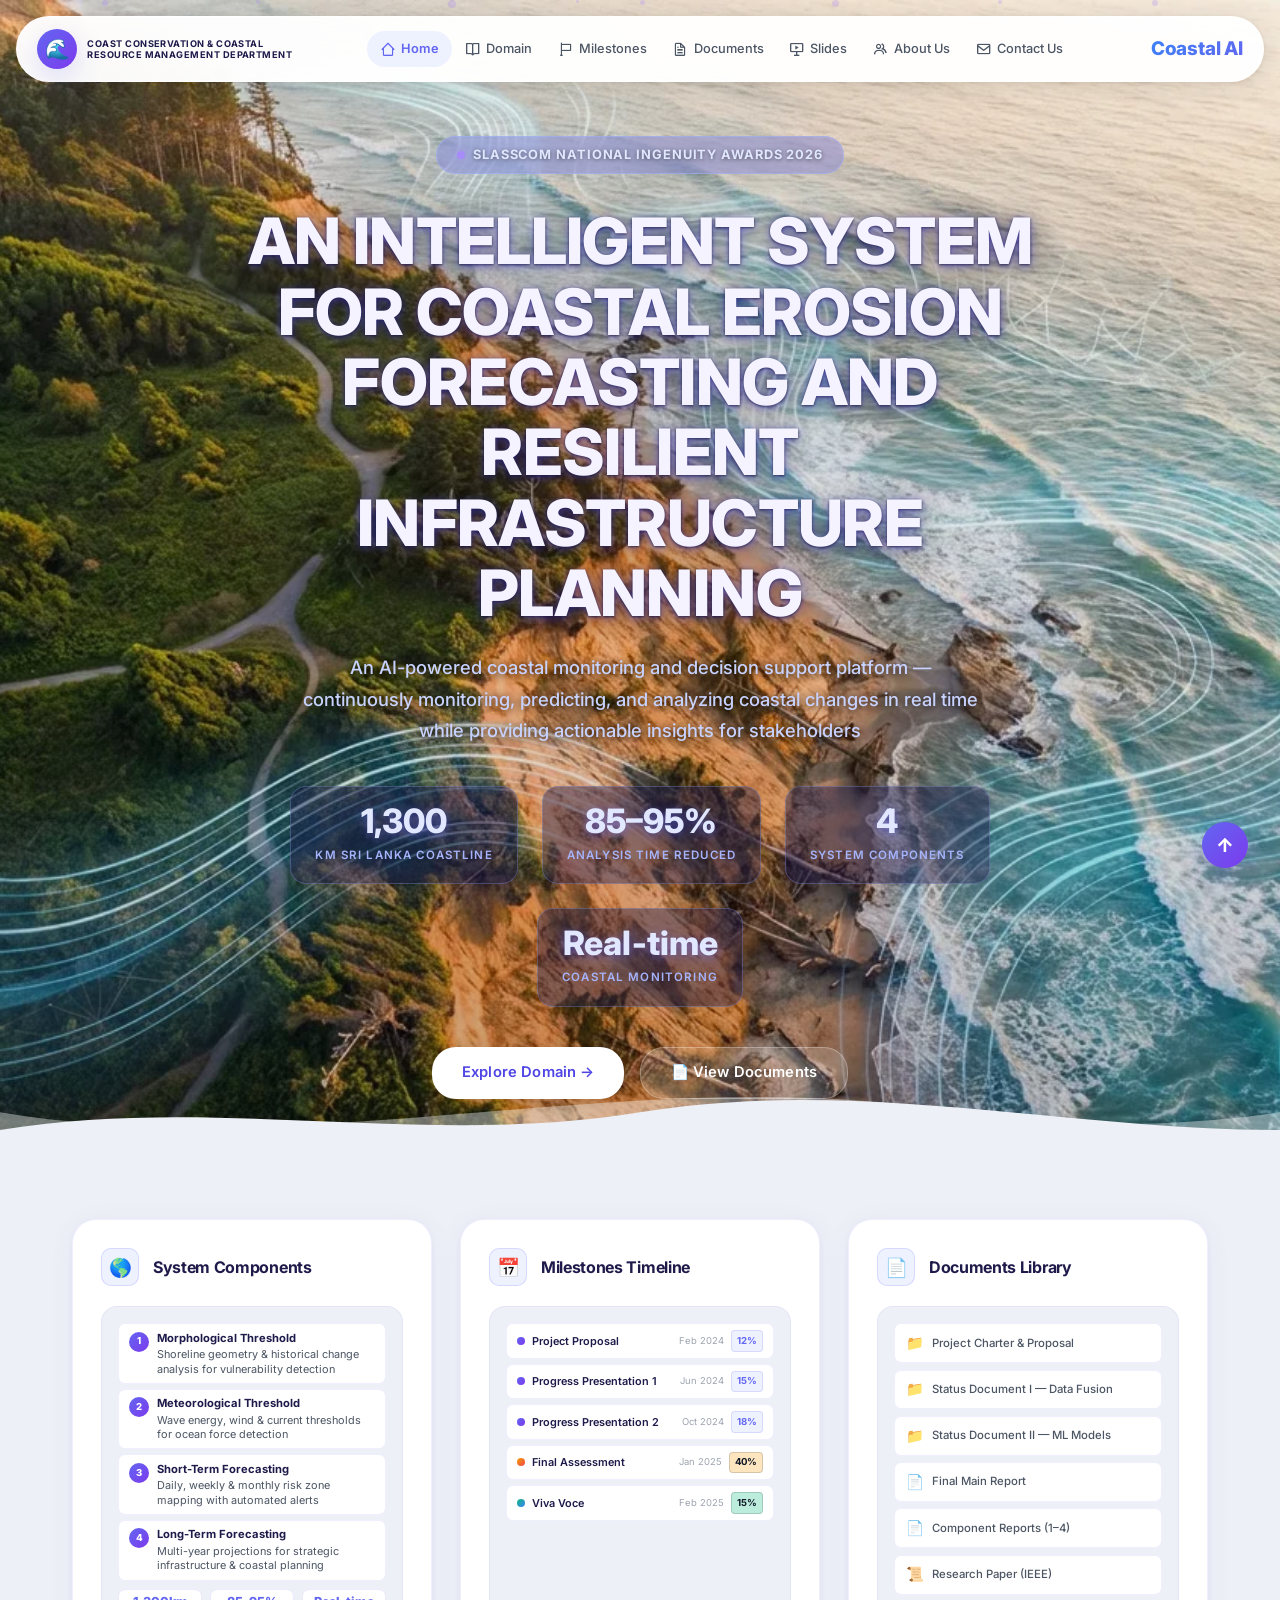
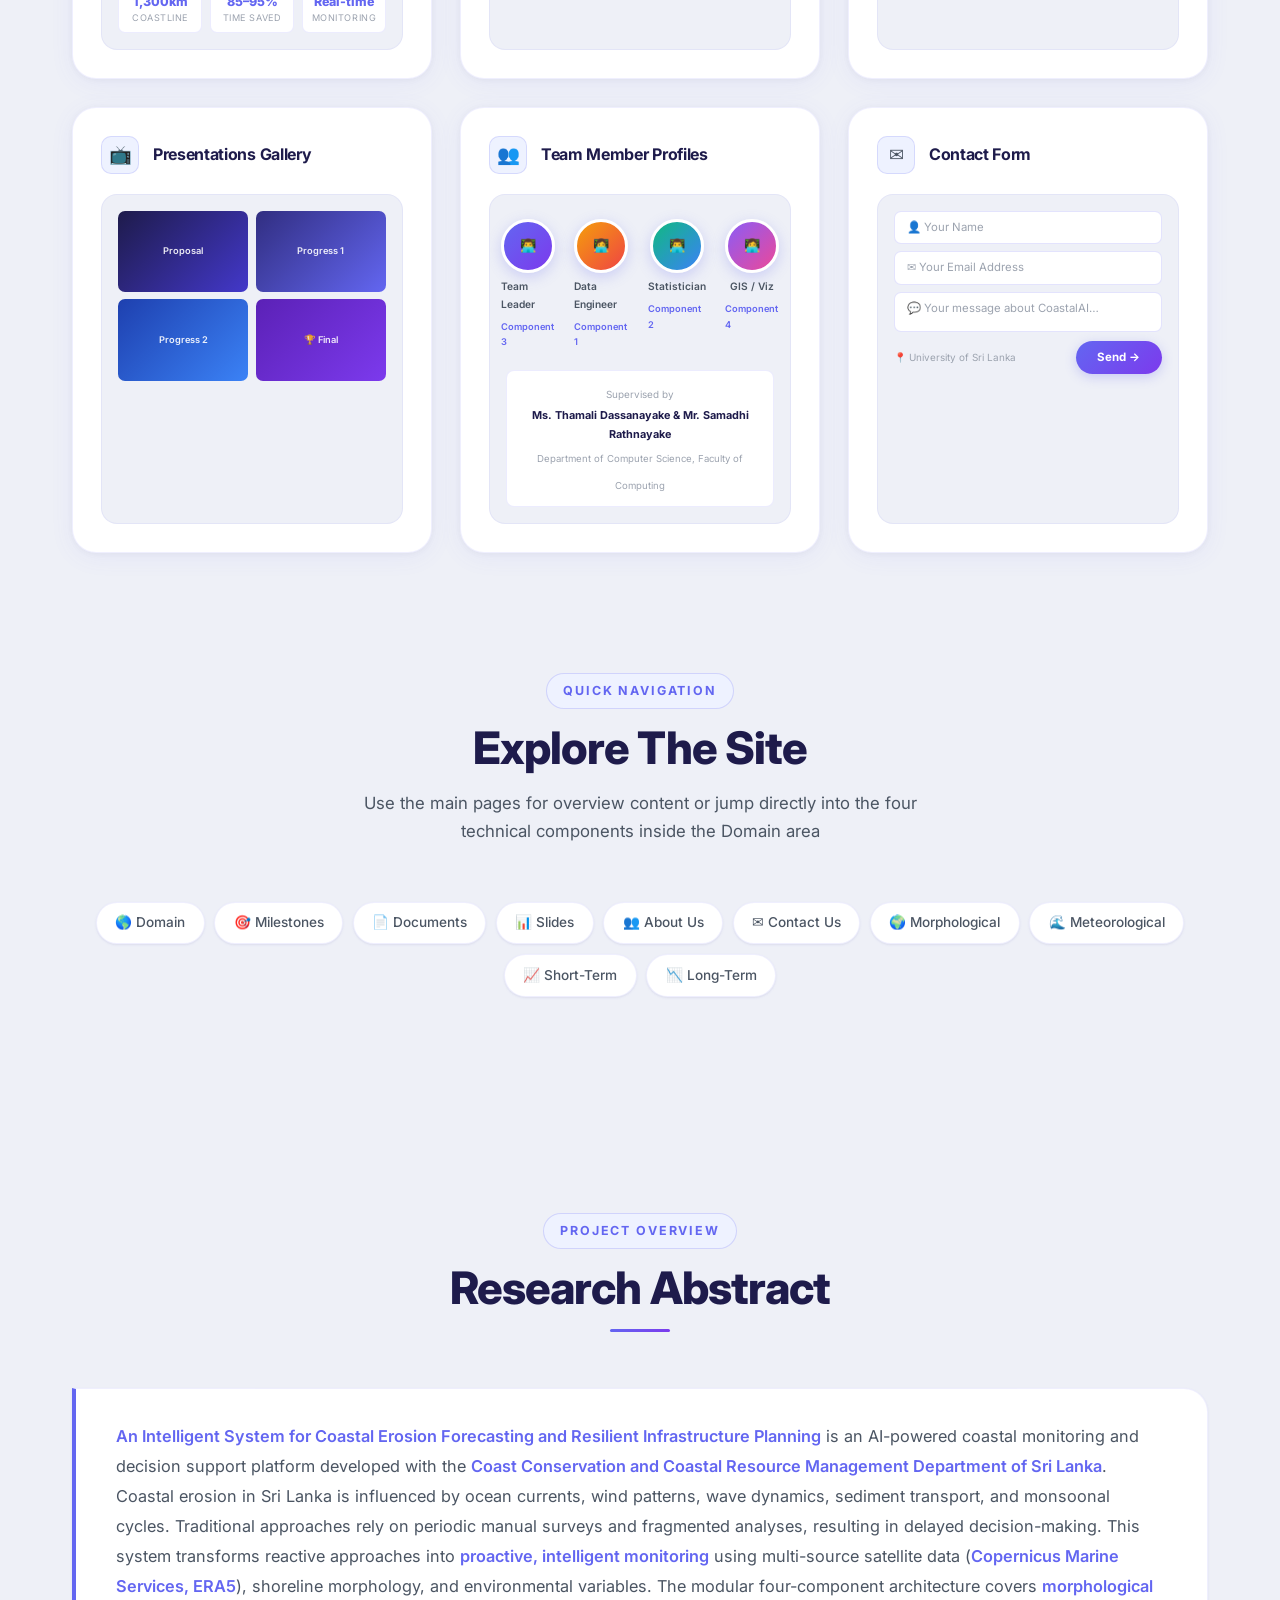
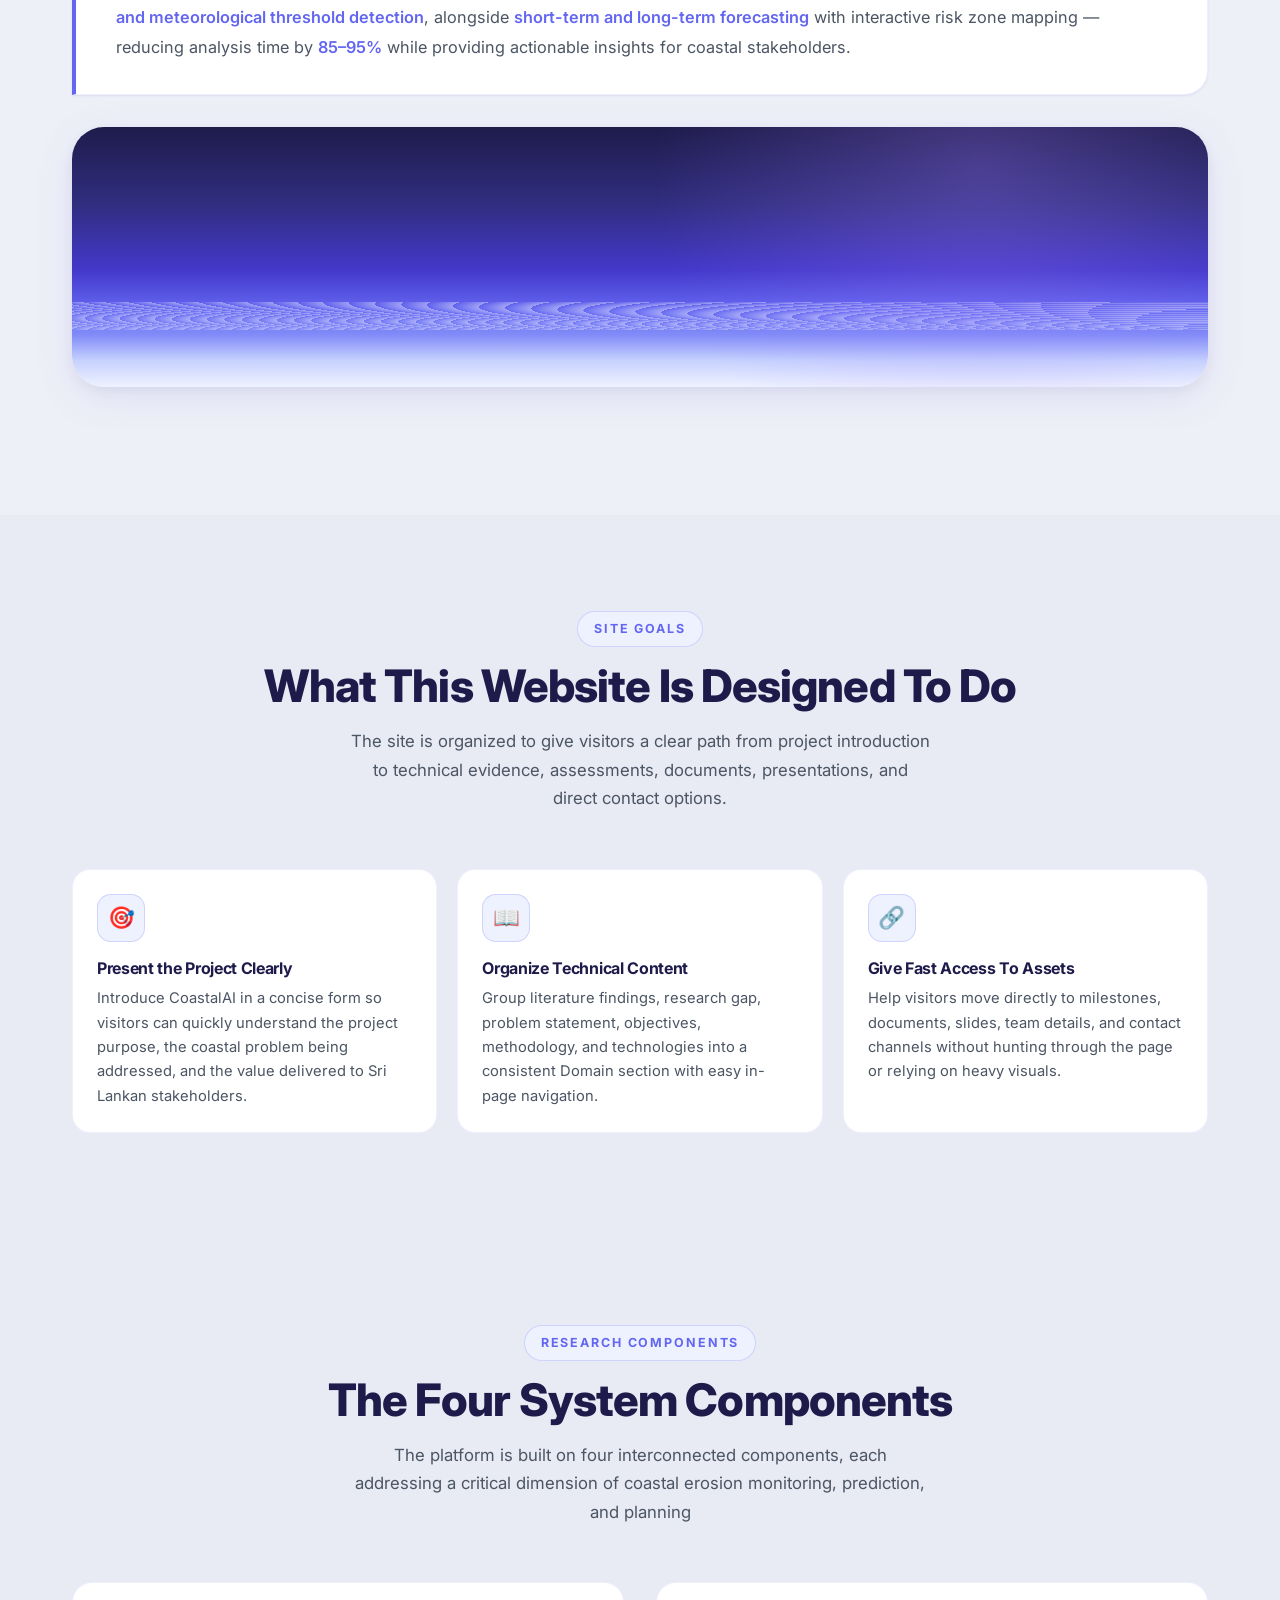
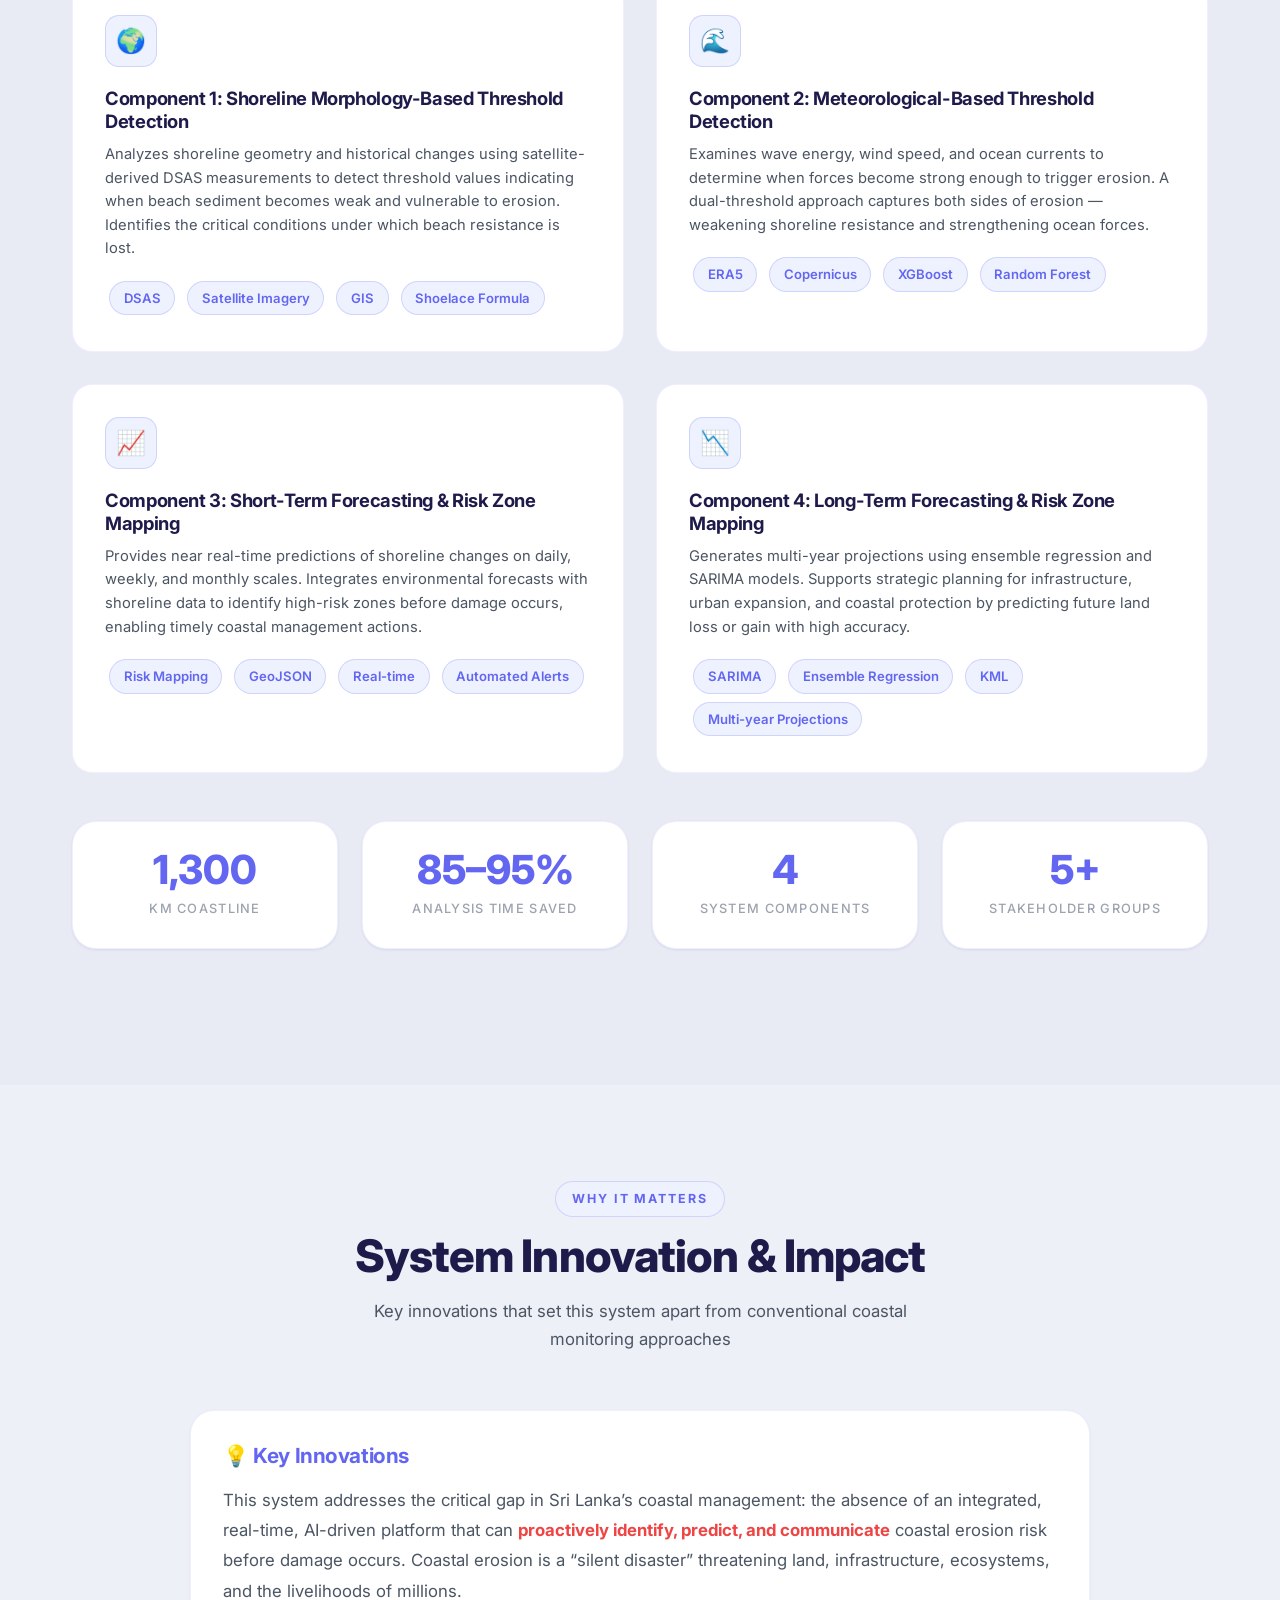
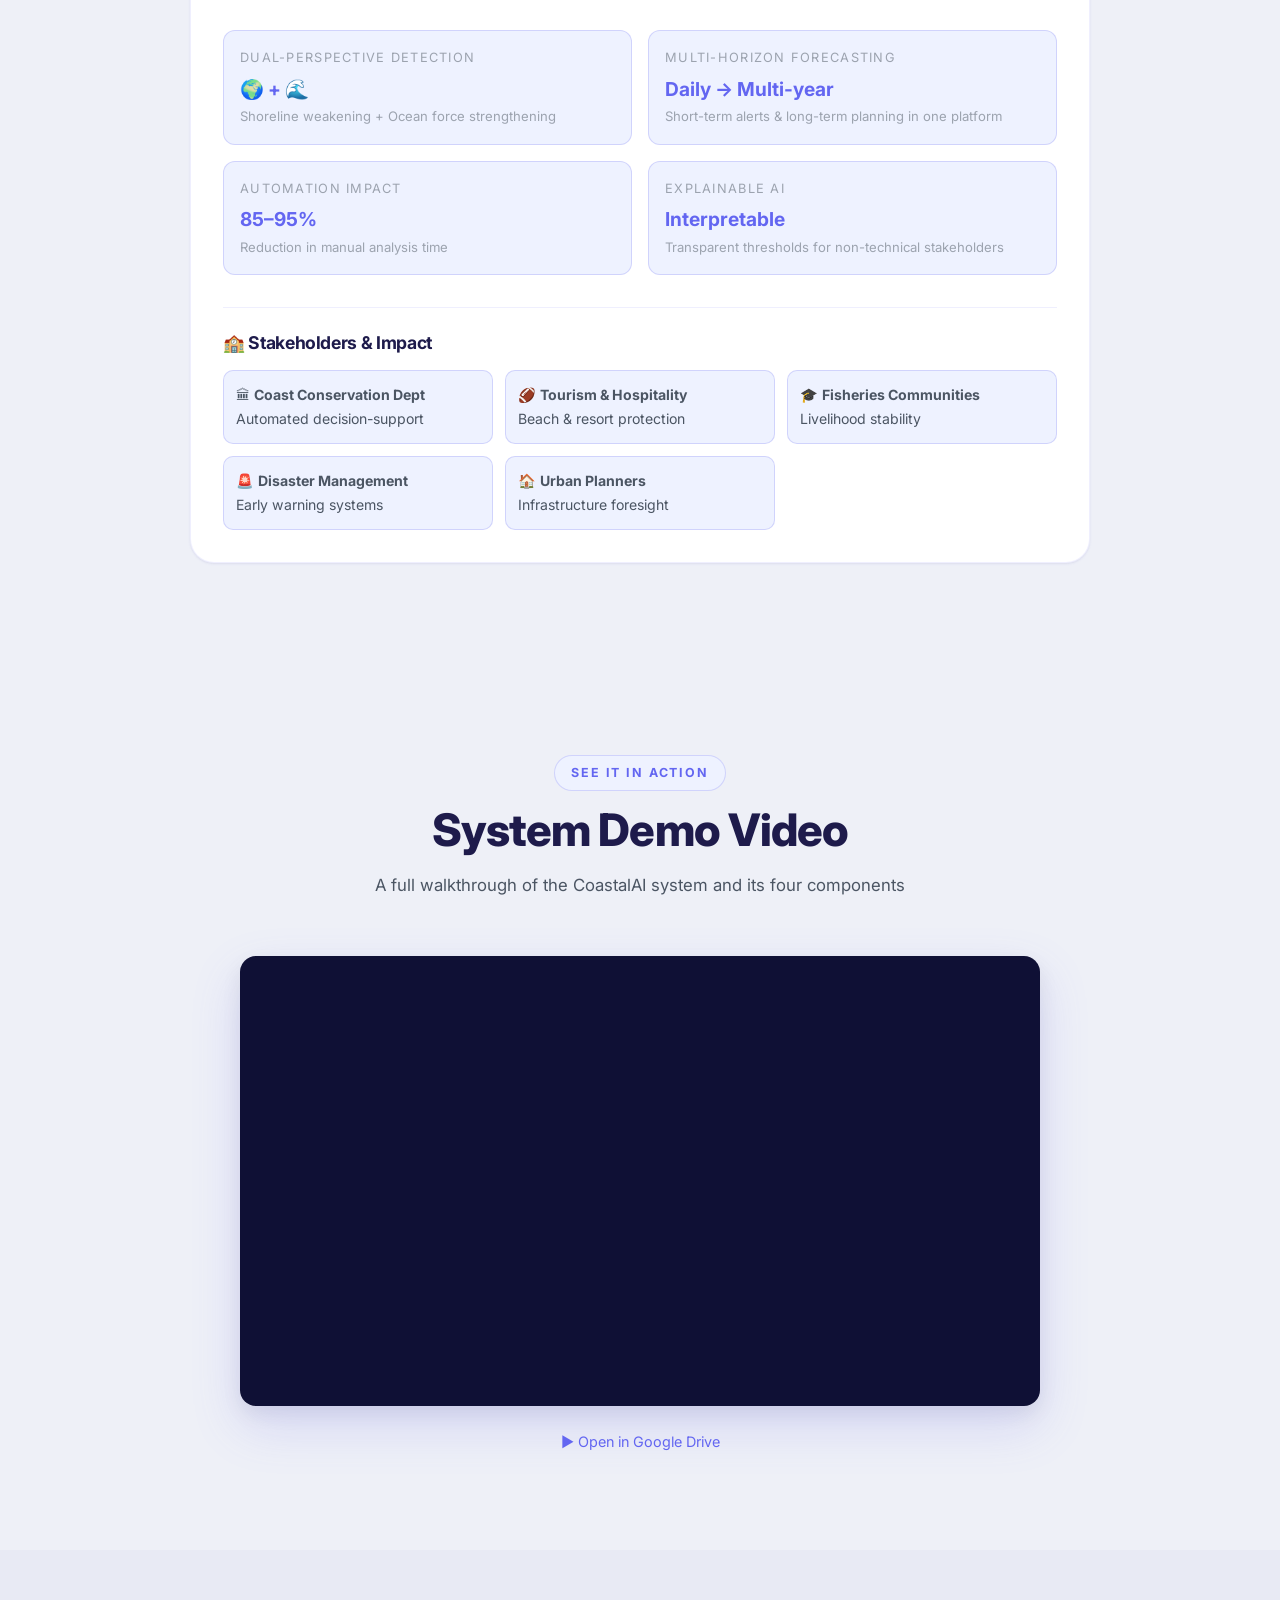
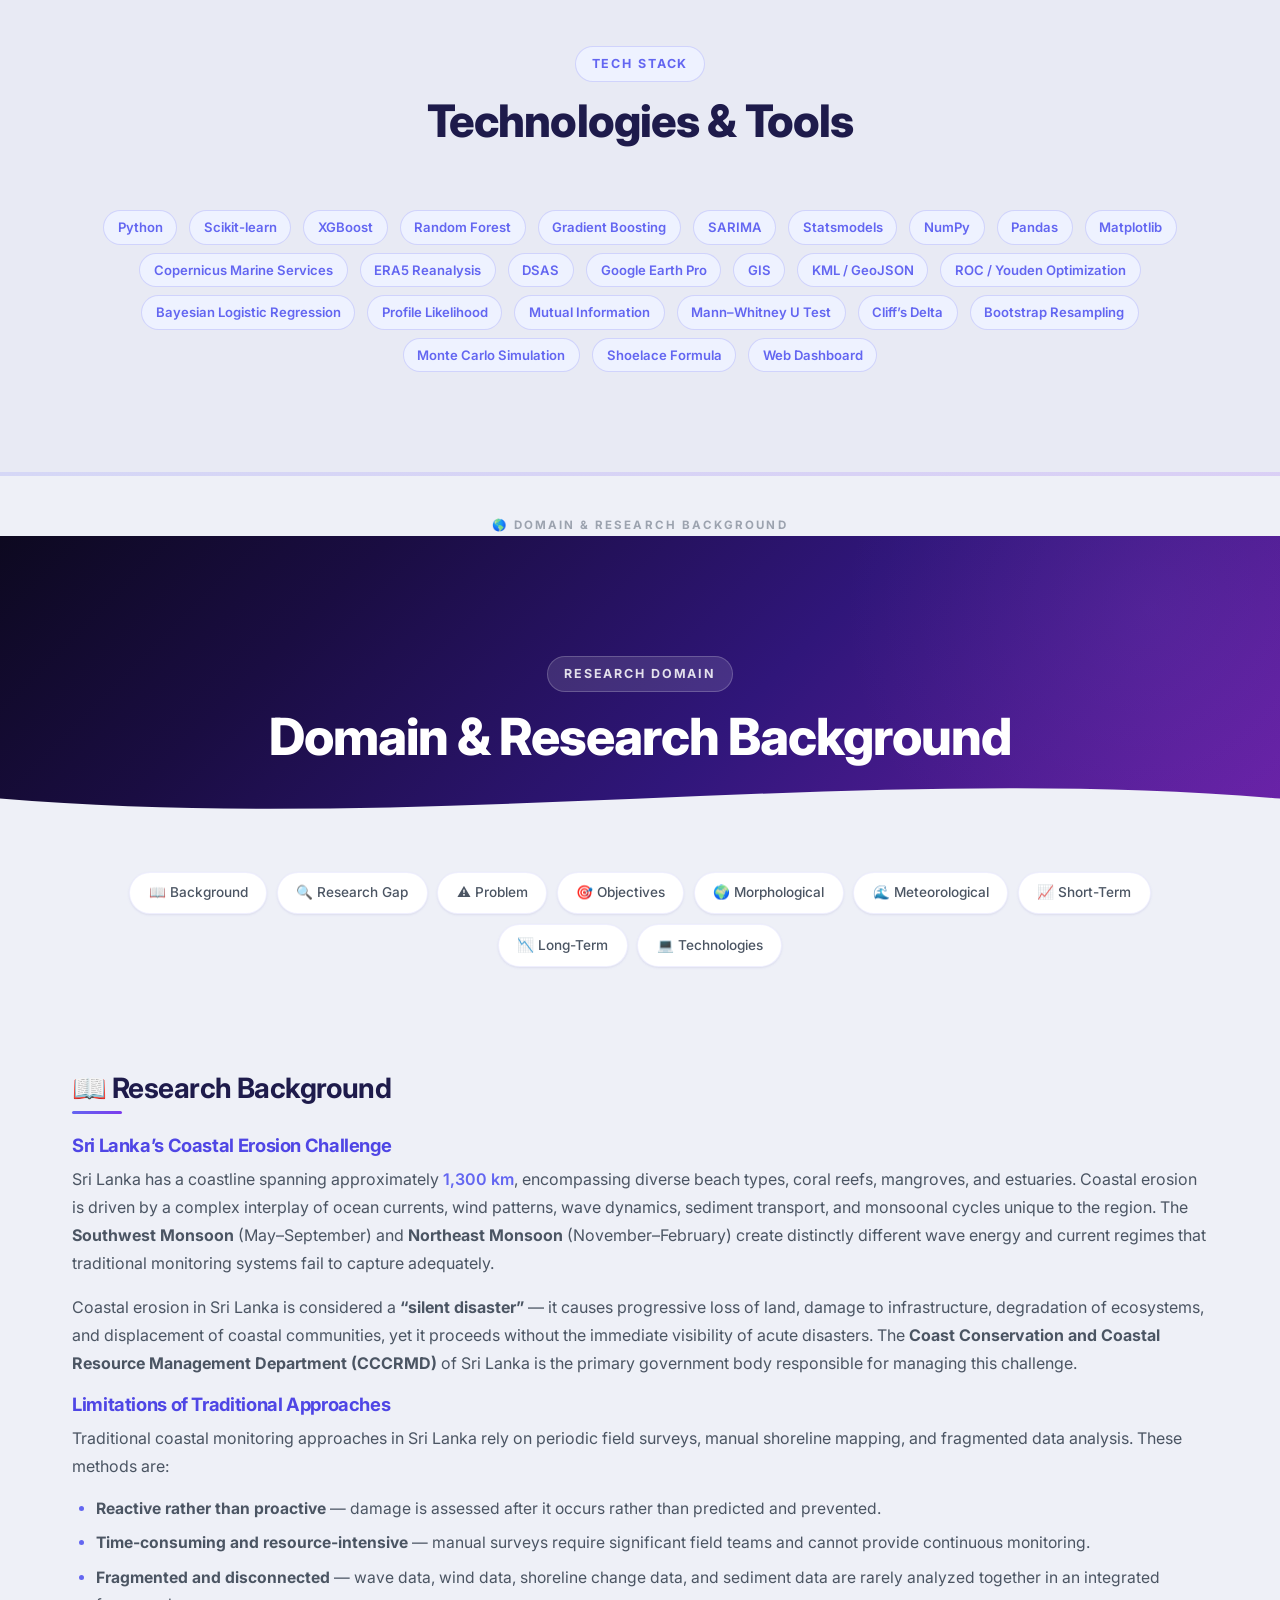
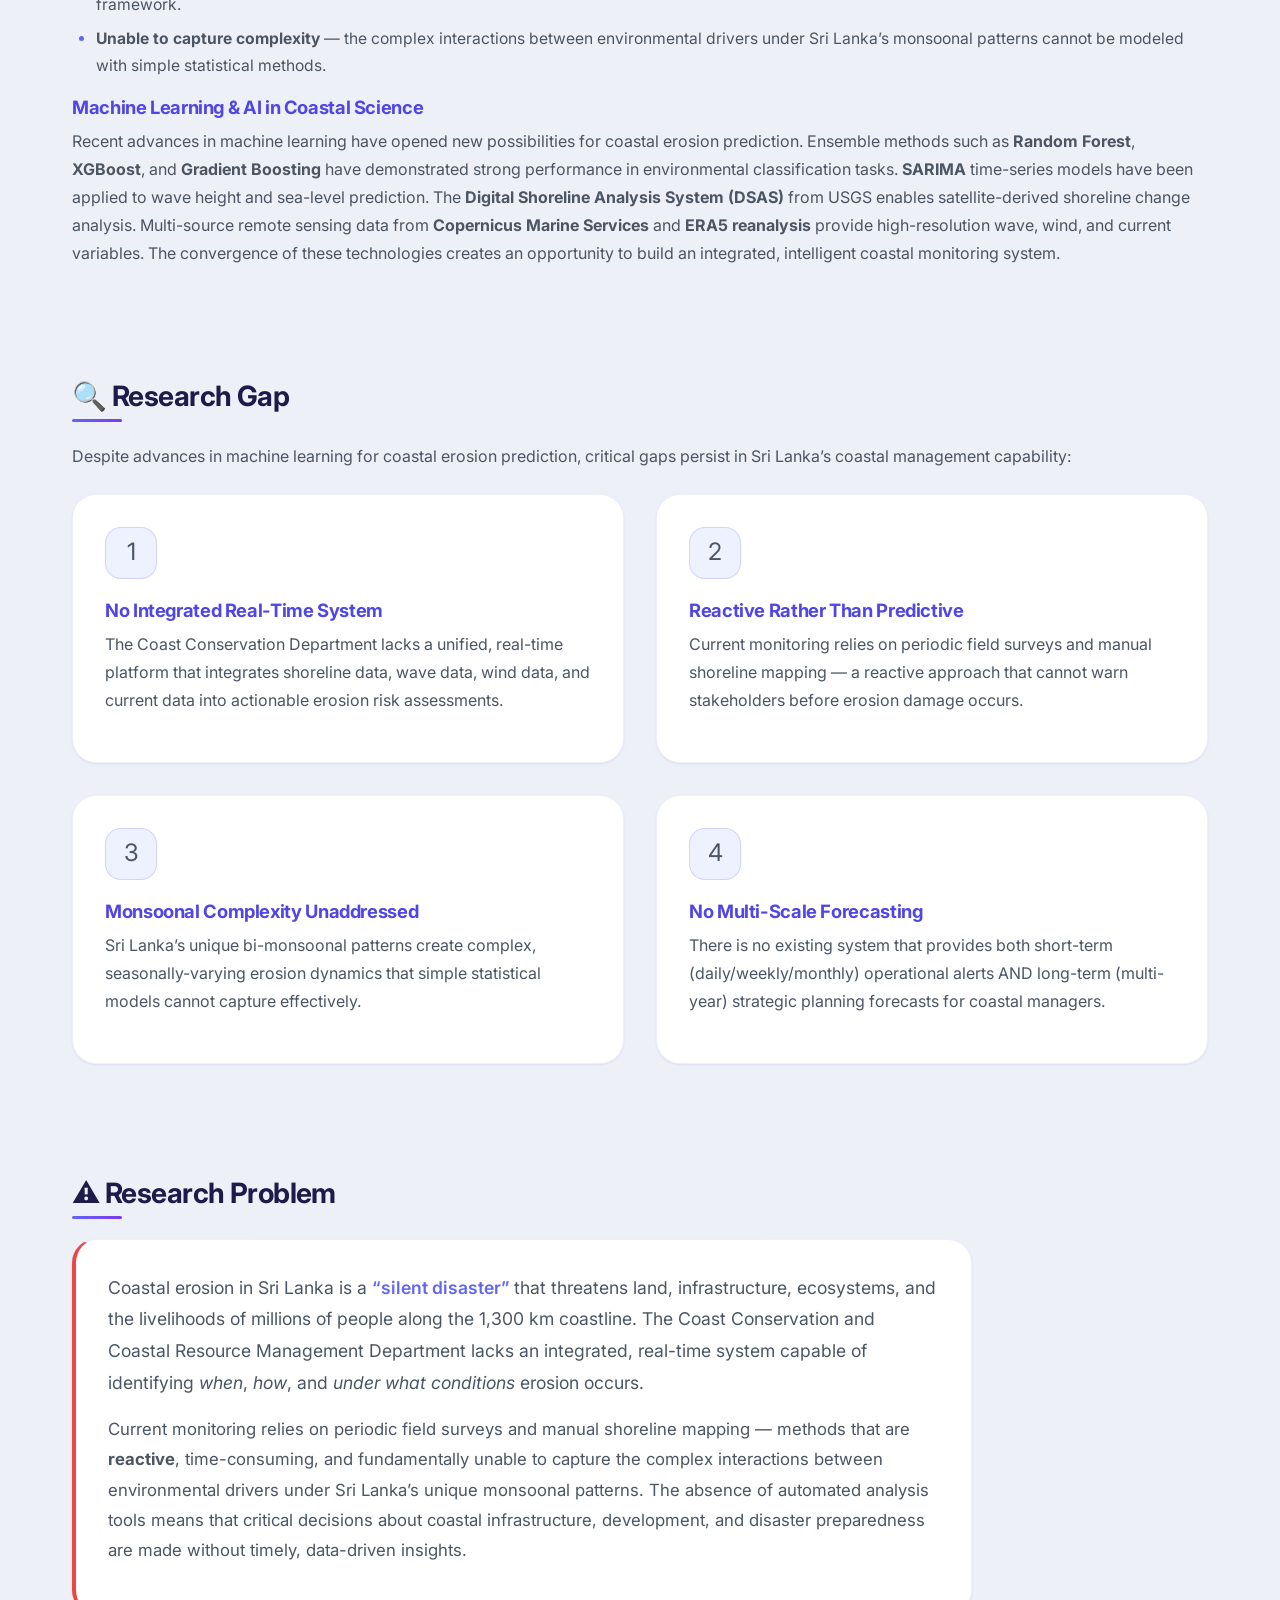
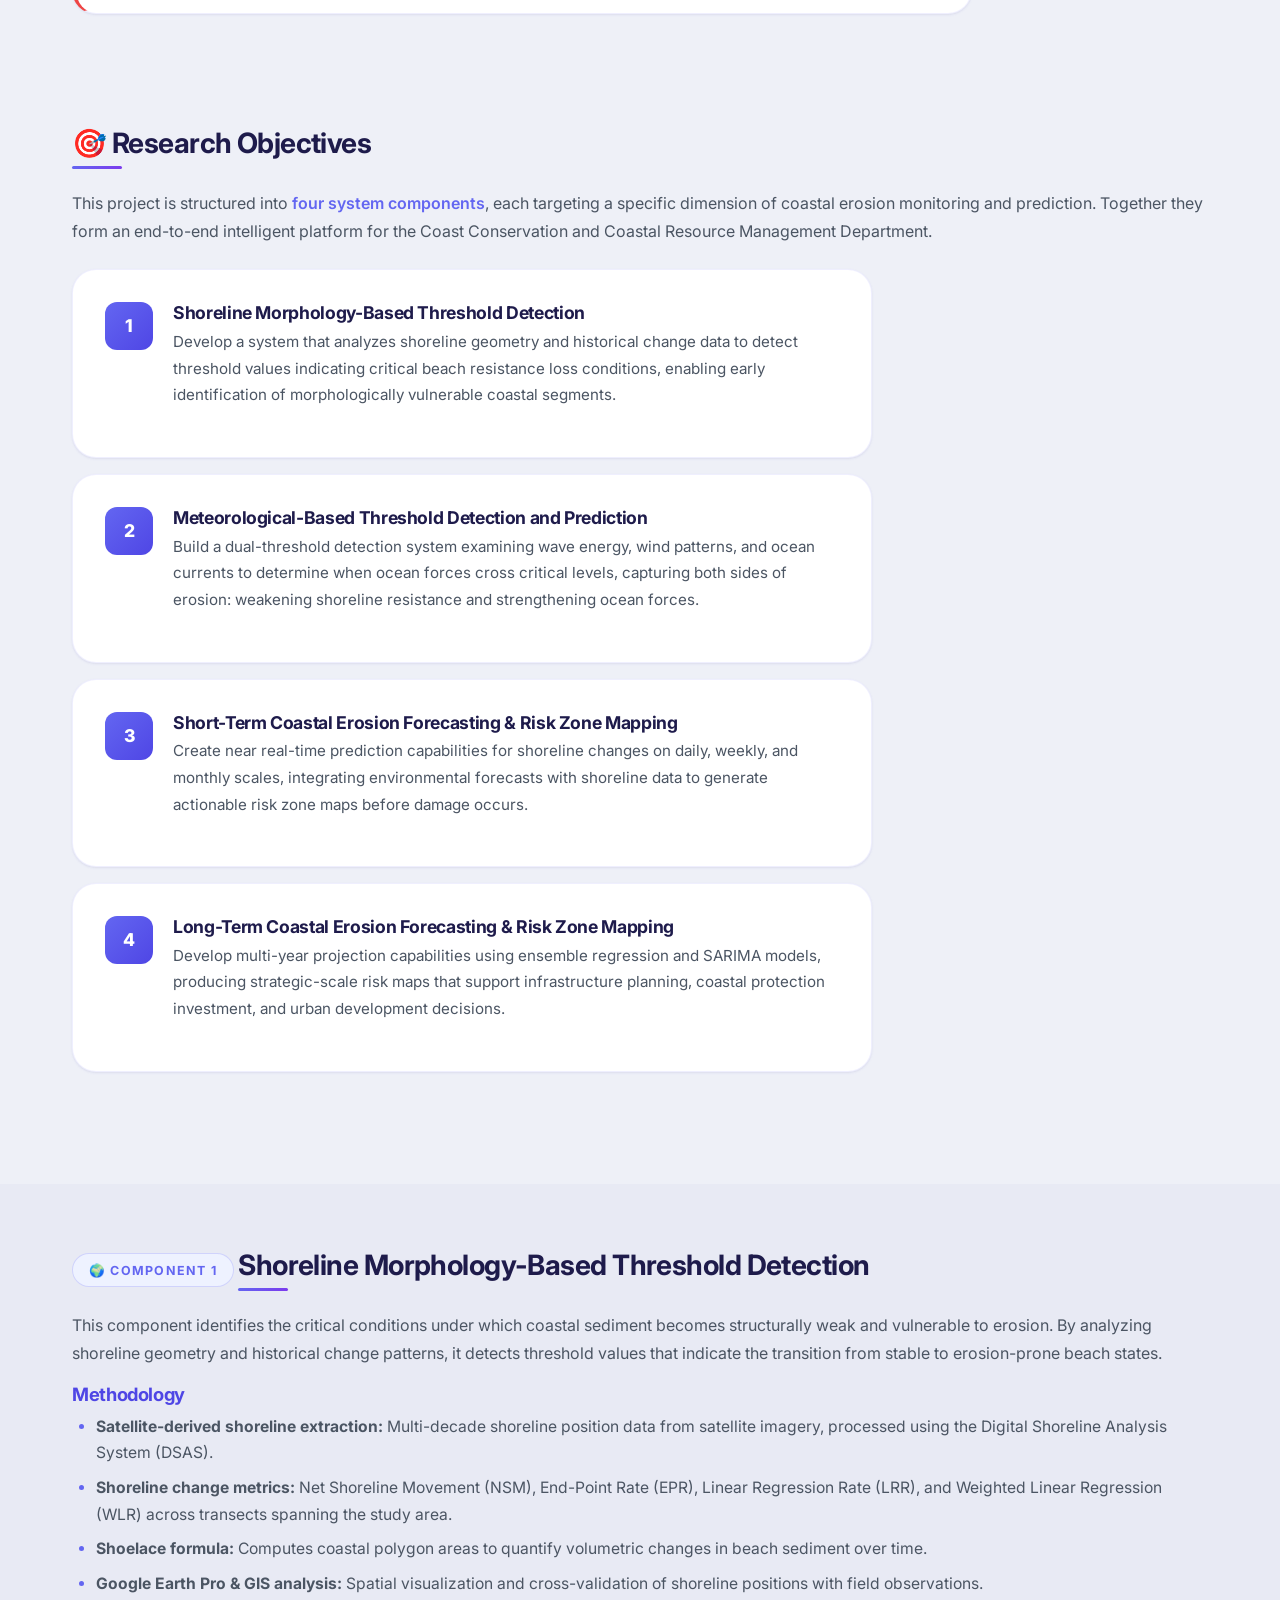
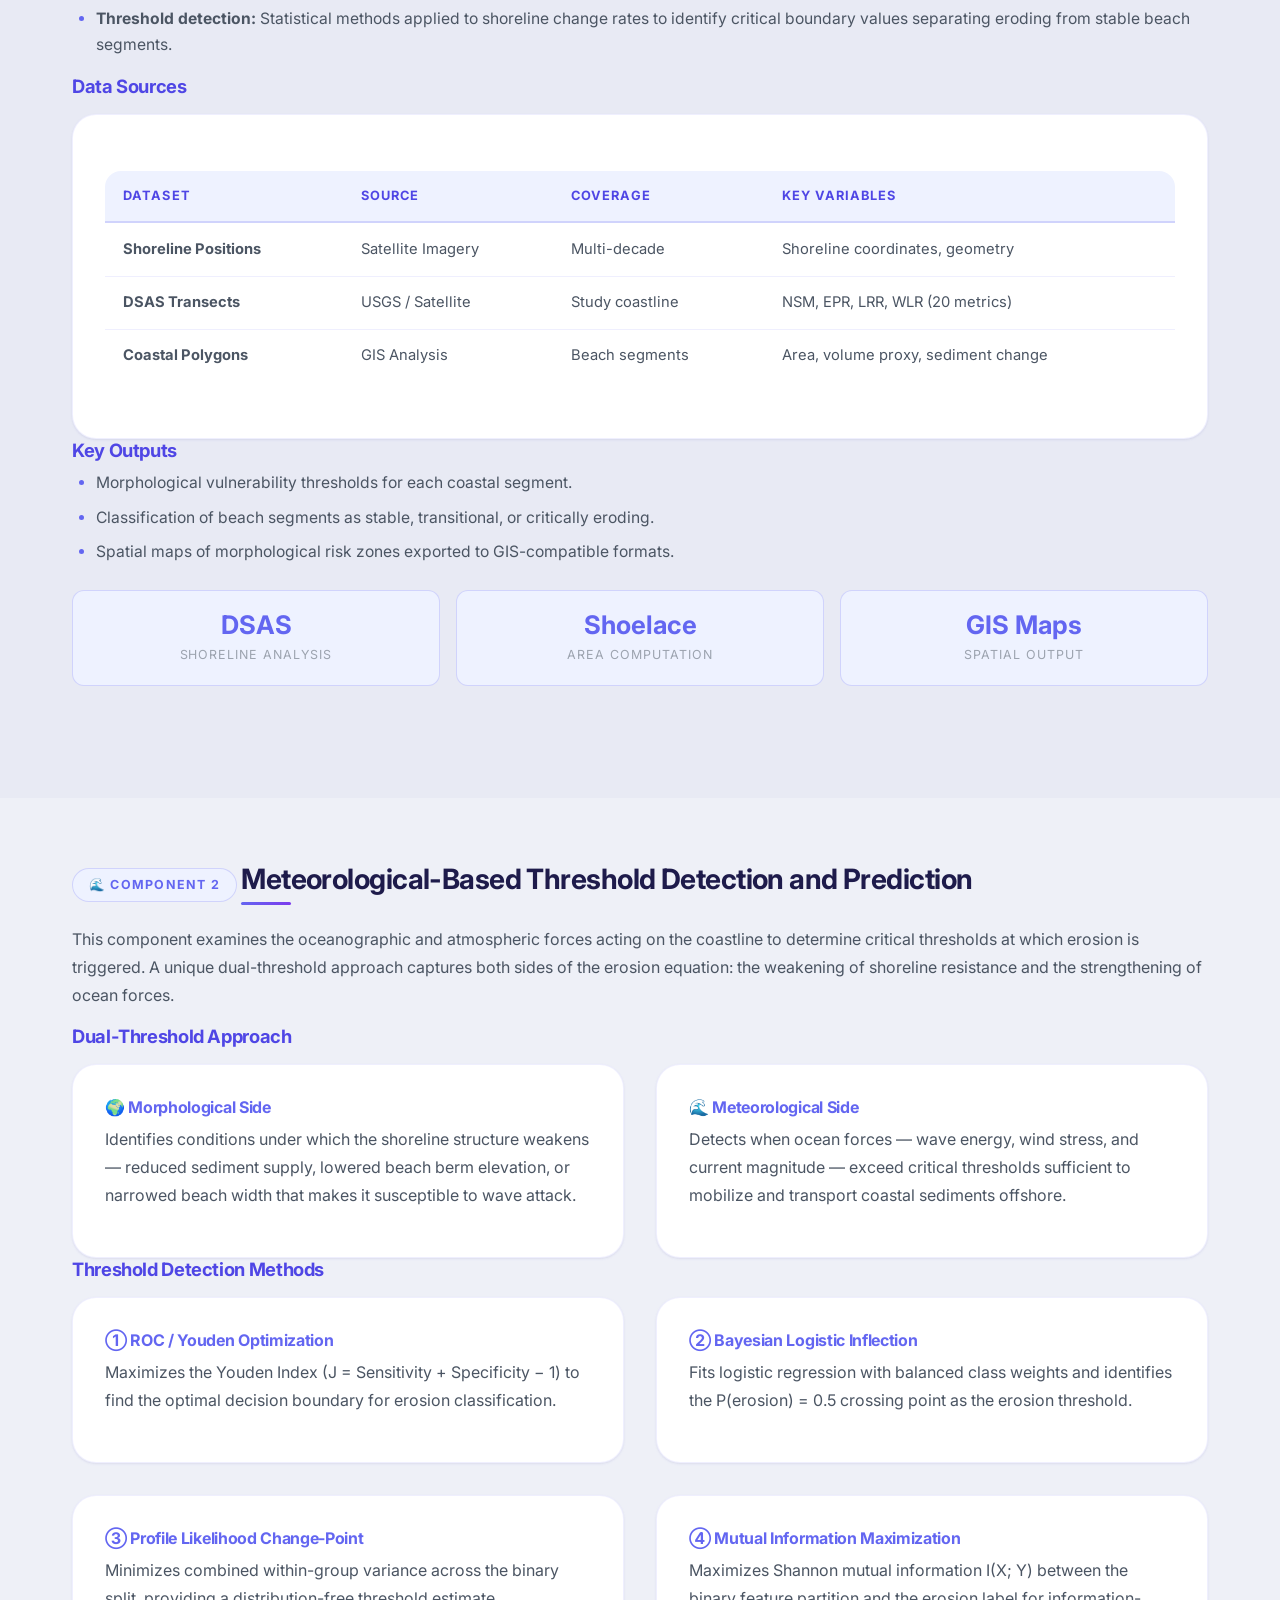
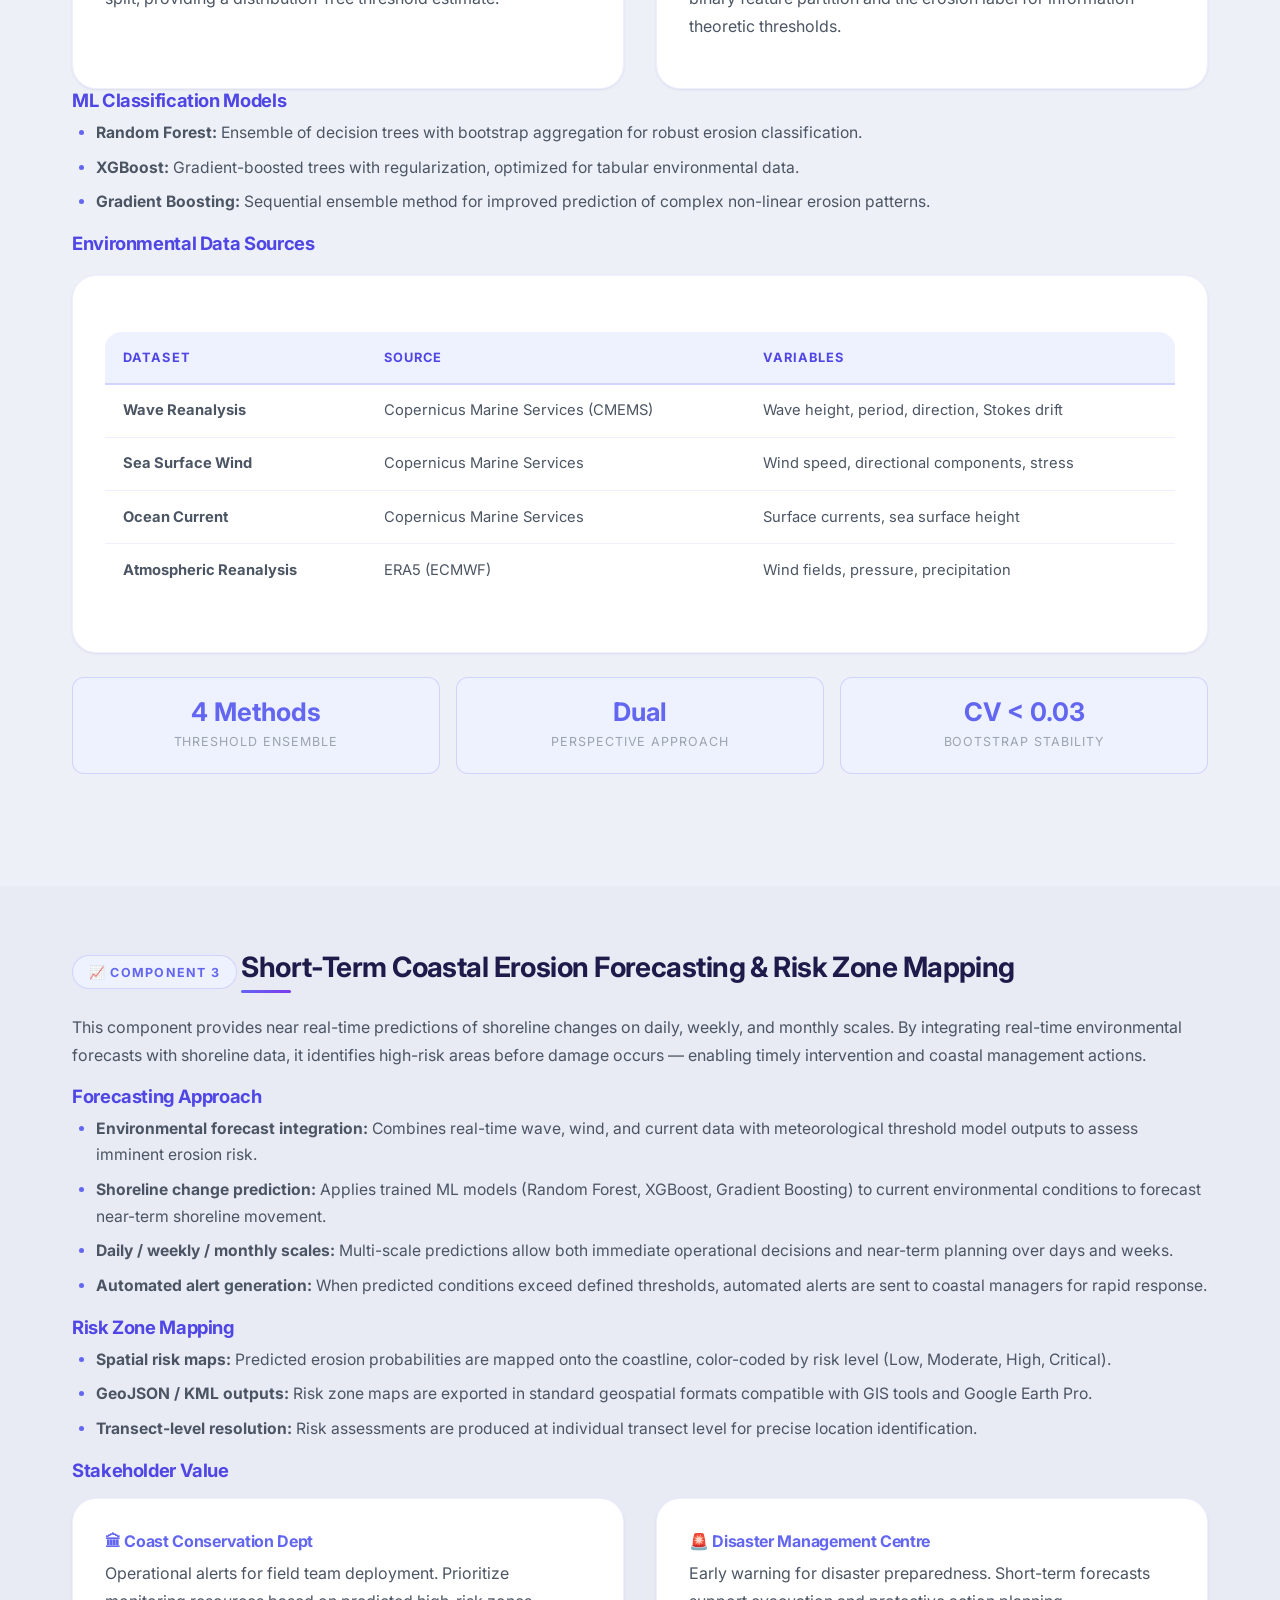
==== commit f9dfa116: "iwarai Co-authored-by: Copilot <copilot@github.com>" ====
--- a/home.html
+++ b/home.html
@@ -452,8 +452,8 @@
               </div>
               <div style="margin-top:0.75rem;padding:0.5rem 0.65rem;background:white;border:1px solid rgba(99,102,241,0.12);border-radius:8px;text-align:center;">
                 <span style="font-size:0.62rem;color:var(--text-muted);">Supervised by</span>
-                <span style="font-size:0.68rem;font-weight:700;color:var(--text-heading);display:block;">Dr. Supervisor &amp; Co-Supervisor</span>
-                <span style="font-size:0.60rem;color:var(--text-muted);">Dept. of Computer &amp; Environmental Science</span>
+                <span style="font-size:0.68rem;font-weight:700;color:var(--text-heading);display:block;">Ms. Thamali Dassanayake &amp; Mr. Samadhi Rathnayake</span>
+                <span style="font-size:0.60rem;color:var(--text-muted);">Department of Computer Science, Faculty of Computing</span>
               </div>
             </div>
           </a>
@@ -1568,26 +1568,46 @@
       <div class="container">
         <div class="section-header">
           <span class="section-label">Supervisor</span>
-          <h2 class="section-title">Project Supervisor</h2>
+          <h2 class="section-title">Project Supervisory Panel</h2>
+          <p class="section-desc">BSc (Hons) in Information Technology Specializing in Data Science, Department of Computer Science, Faculty of Computing, Sri Lanka Institute of Information Technology, Malabe.</p>
         </div>
 
         <div class="card supervisor-card">
           <div class="avatar">&#128105;&#8205;&#127891;</div>
           <div>
-            <h3>Dr. Supervisor Name</h3>
-            <div class="role">Senior Lecturer &mdash; Department of Computer Science</div>
-            <p style="color: var(--text-body); font-size: 0.92rem; margin-bottom: 0.5rem;">Expert in machine learning, environmental informatics, and data-driven coastal management systems.</p>
-            <div class="email">&#9993; supervisor@university.lk</div>
+            <h3>Ms. Thamali Dassanayake</h3>
+            <div class="role">Lecturer | Department of Computer Science | Faculty of Computing</div>
+            <p style="color: var(--text-body); font-size: 0.92rem; margin-bottom: 0.5rem;">Research Interests: Data Science, Big Data Management, Business Intelligence, Data Mining and Warehousing, Data Analytics.</p>
+            <div class="email">&#9993; thamali.d@sliit.lk</div>
           </div>
         </div>
 
         <div class="card supervisor-card">
           <div class="avatar">&#128104;&#8205;&#127891;</div>
           <div>
-            <h3>Dr. Co-Supervisor Name</h3>
-            <div class="role">Lecturer &mdash; Department of Environmental Science</div>
-            <p style="color: var(--text-body); font-size: 0.92rem; margin-bottom: 0.5rem;">Specialist in coastal geomorphology, remote sensing, and GIS-based environmental analysis.</p>
-            <div class="email">&#9993; cosupervisor@university.lk</div>
+            <h3>Mr. Samadhi Rathnayake</h3>
+            <div class="role">Lecturer | Department of Computer Science | Faculty of Computing</div>
+            <p style="color: var(--text-body); font-size: 0.92rem; margin-bottom: 0.5rem;">A multidisciplinary initiative advancing AI research in machine learning, NLP, and big data analytics to solve complex global challenges and drive intelligent decision-making.</p>
+            <div class="email">&#9993; samadhi.r@sliit.lk</div>
+          </div>
+        </div>
+
+        <div class="card supervisor-card">
+          <div class="avatar">&#127970;</div>
+          <div>
+            <h3>Mr. Eng. D. T. Rupasinghe</h3>
+            <div class="role">Chief Engineer (Research and Design) | External Supervisor</div>
+            <p style="color: var(--text-body); font-size: 0.92rem; margin-bottom: 0.5rem;">Coast Conservation and Coastal Resource Management Department of Sri Lanka.</p>
+            <div class="email">&#9993; rupasinghe.d@coastal.gov.lk</div>
+          </div>
+        </div>
+
+        <div class="card supervisor-card">
+          <div class="avatar">&#128220;</div>
+          <div>
+            <h3>Wishalya Tissera</h3>
+            <div class="role">Former Supervisor</div>
+            <div class="email">&#9993; wishalyatissera@gmail.com</div>
           </div>
         </div>
       </div>
@@ -1604,30 +1624,38 @@
         <div class="grid-4">
           <div class="card team-card">
             <div class="avatar">&#128104;&#8205;&#128187;</div>
-            <h3>Member 1</h3>
+            <h3>Costa N.T.I.</h3>
             <div class="role">Team Leader / ML Engineer</div>
-            <p class="email">&#9993; member1@university.lk</p>
+            <p class="email">Reg No: IT22601506</p>
+            <p class="email">&#9993; it22601506@my.sliit.lk</p>
+            <p class="email">&#128222; 0716814335</p>
             <p class="achievements"><strong style="color: var(--teal);">Component 2:</strong> Meteorological Threshold Detection &mdash; Developed the dual-threshold ensemble approach, implemented XGBoost/Random Forest/Gradient Boosting pipeline for meteorological erosion classification, and bootstrap stability validation (CV &lt; 0.03).</p>
           </div>
           <div class="card team-card">
             <div class="avatar">&#128105;&#8205;&#128187;</div>
-            <h3>Member 2</h3>
+            <h3>Jayasinghe H.G.K.N.</h3>
             <div class="role">Data Engineer</div>
-            <p class="email">&#9993; member2@university.lk</p>
+            <p class="email">Reg No: IT22006516</p>
+            <p class="email">&#9993; it22006516@my.sliit.lk</p>
+            <p class="email">&#128222; 0702876406</p>
             <p class="achievements"><strong style="color: var(--teal);">Component 1:</strong> Shoreline Morphology-Based Threshold Detection &mdash; Designed the pipeline integrating DSAS shoreline analysis, satellite-derived measurements, Shoelace formula computation, and Google Earth Pro/GIS spatial analysis.</p>
           </div>
           <div class="card team-card">
             <div class="avatar">&#128104;&#8205;&#128187;</div>
-            <h3>Member 3</h3>
+            <h3>Gamage M.P.L.</h3>
             <div class="role">Statistical Analyst</div>
-            <p class="email">&#9993; member3@university.lk</p>
+            <p class="email">Reg No: IT22578082</p>
+            <p class="email">&#9993; it22578082@my.sliit.lk</p>
+            <p class="email">&#128222; 0764026309</p>
             <p class="achievements"><strong style="color: var(--teal);">Component 2:</strong> Meteorological Threshold Detection &mdash; Conducted statistical analysis using ROC/Youden, Bayesian Logistic, Profile Likelihood, and Mutual Information threshold methods. Validated dual-threshold approach with bootstrap stability testing.</p>
           </div>
           <div class="card team-card">
             <div class="avatar">&#128105;&#8205;&#128187;</div>
-            <h3>Member 4</h3>
+            <h3>Jayasooriya D.P.T.N.</h3>
             <div class="role">GIS / Visualization</div>
-            <p class="email">&#9993; member4@university.lk</p>
+            <p class="email">Reg No: IT22257840</p>
+            <p class="email">&#9993; it22257840@my.sliit.lk</p>
+            <p class="email">&#128222; 0761899460</p>
             <p class="achievements"><strong style="color: var(--teal);">Components 3 &amp; 4:</strong> Short-Term &amp; Long-Term Forecasting &mdash; Implemented real-time risk zone mapping, SARIMA time-series models, Monte Carlo uncertainty propagation, and per-transect KML/GeoJSON vulnerability mapping.</p>
           </div>
         </div>
@@ -1693,7 +1721,7 @@
               <div class="icon">&#9993;</div>
               <div class="text">
                 <h4>General Email</h4>
-                <p>coastalai.research@university.lk</p>
+                <p>it22601506@my.sliit.lk</p>
               </div>
             </div>
 
@@ -1701,7 +1729,7 @@
               <div class="icon">&#128222;</div>
               <div class="text">
                 <h4>Phone</h4>
-                <p>+94 11 XXX XXXX</p>
+                <p>+94 71 681 4335</p>
               </div>
             </div>
 
@@ -1709,7 +1737,7 @@
               <div class="icon">&#127963;</div>
               <div class="text">
                 <h4>Department</h4>
-                <p>Department of Computer Science &amp; Software Engineering<br>Faculty of Computing</p>
+                <p>Department of Computer Science<br>Faculty of Computing, SLIIT</p>
               </div>
             </div>
 
@@ -1732,10 +1760,10 @@
             <div style="margin-top: 1.5rem; padding-top: 1.5rem; border-top: 1px solid var(--border-light);">
               <h4 style="font-size: 0.95rem; color: var(--text-heading); margin-bottom: 1rem;">Team Members</h4>
               <div style="display: flex; flex-direction: column; gap: 0.5rem;">
-                <p style="font-size: 0.88rem; color: var(--text-muted);">&#128100; Member 1 &mdash; member1@university.lk</p>
-                <p style="font-size: 0.88rem; color: var(--text-muted);">&#128100; Member 2 &mdash; member2@university.lk</p>
-                <p style="font-size: 0.88rem; color: var(--text-muted);">&#128100; Member 3 &mdash; member3@university.lk</p>
-                <p style="font-size: 0.88rem; color: var(--text-muted);">&#128100; Member 4 &mdash; member4@university.lk</p>
+                <p style="font-size: 0.88rem; color: var(--text-muted);">&#128100; Costa N.T.I. &mdash; IT22601506 &mdash; it22601506@my.sliit.lk &mdash; 0716814335</p>
+                <p style="font-size: 0.88rem; color: var(--text-muted);">&#128100; Jayasinghe H.G.K.N. &mdash; IT22006516 &mdash; it22006516@my.sliit.lk &mdash; 0702876406</p>
+                <p style="font-size: 0.88rem; color: var(--text-muted);">&#128100; Gamage M.P.L. &mdash; IT22578082 &mdash; it22578082@my.sliit.lk &mdash; 0764026309</p>
+                <p style="font-size: 0.88rem; color: var(--text-muted);">&#128100; Jayasooriya D.P.T.N. &mdash; IT22257840 &mdash; it22257840@my.sliit.lk &mdash; 0761899460</p>
               </div>
             </div>
           </div>
@@ -1748,7 +1776,7 @@
             <div class="email-template">
               <h4>General Email Template</h4>
               <p>Visitors who prefer email can use this structure when contacting the team.</p>
-              <code>To: coastalai.research@university.lk
+              <code>To: it22601506@my.sliit.lk
 Subject: CoastalAI Website Inquiry
 
 Name:
